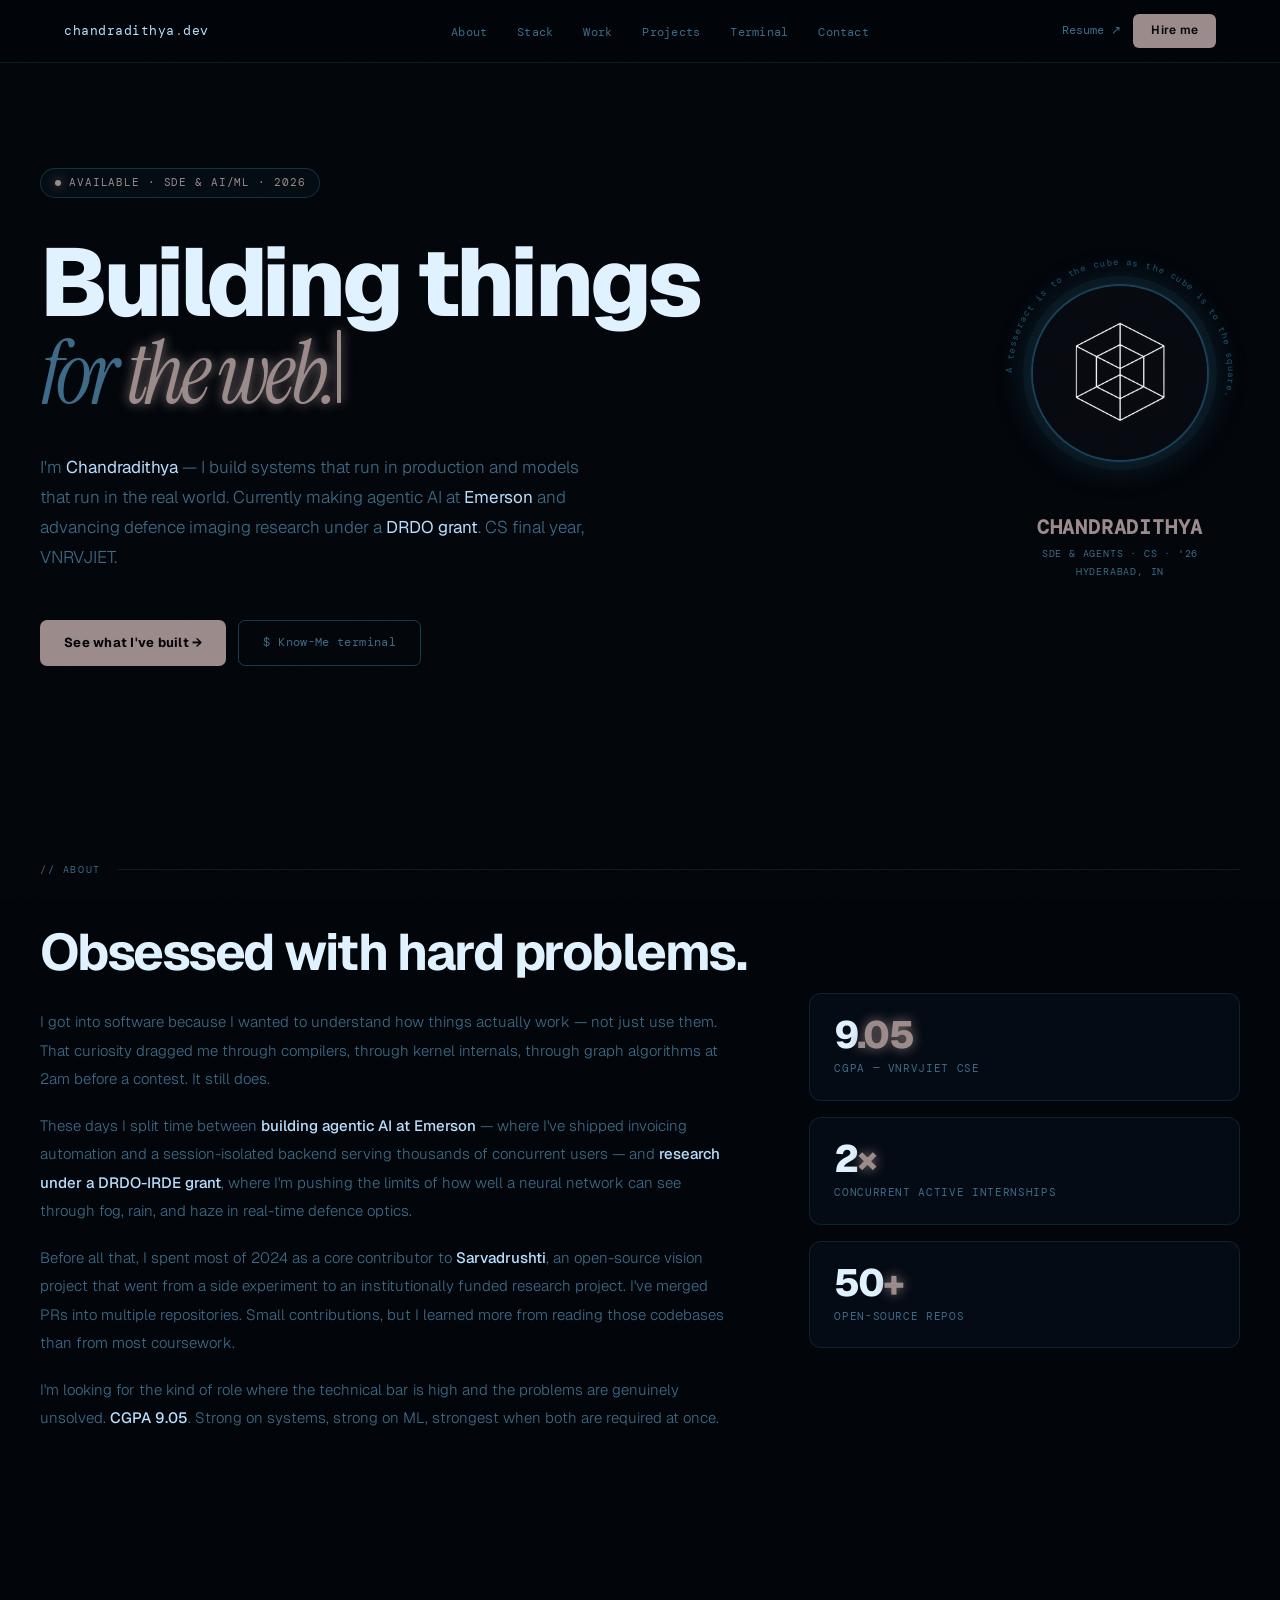
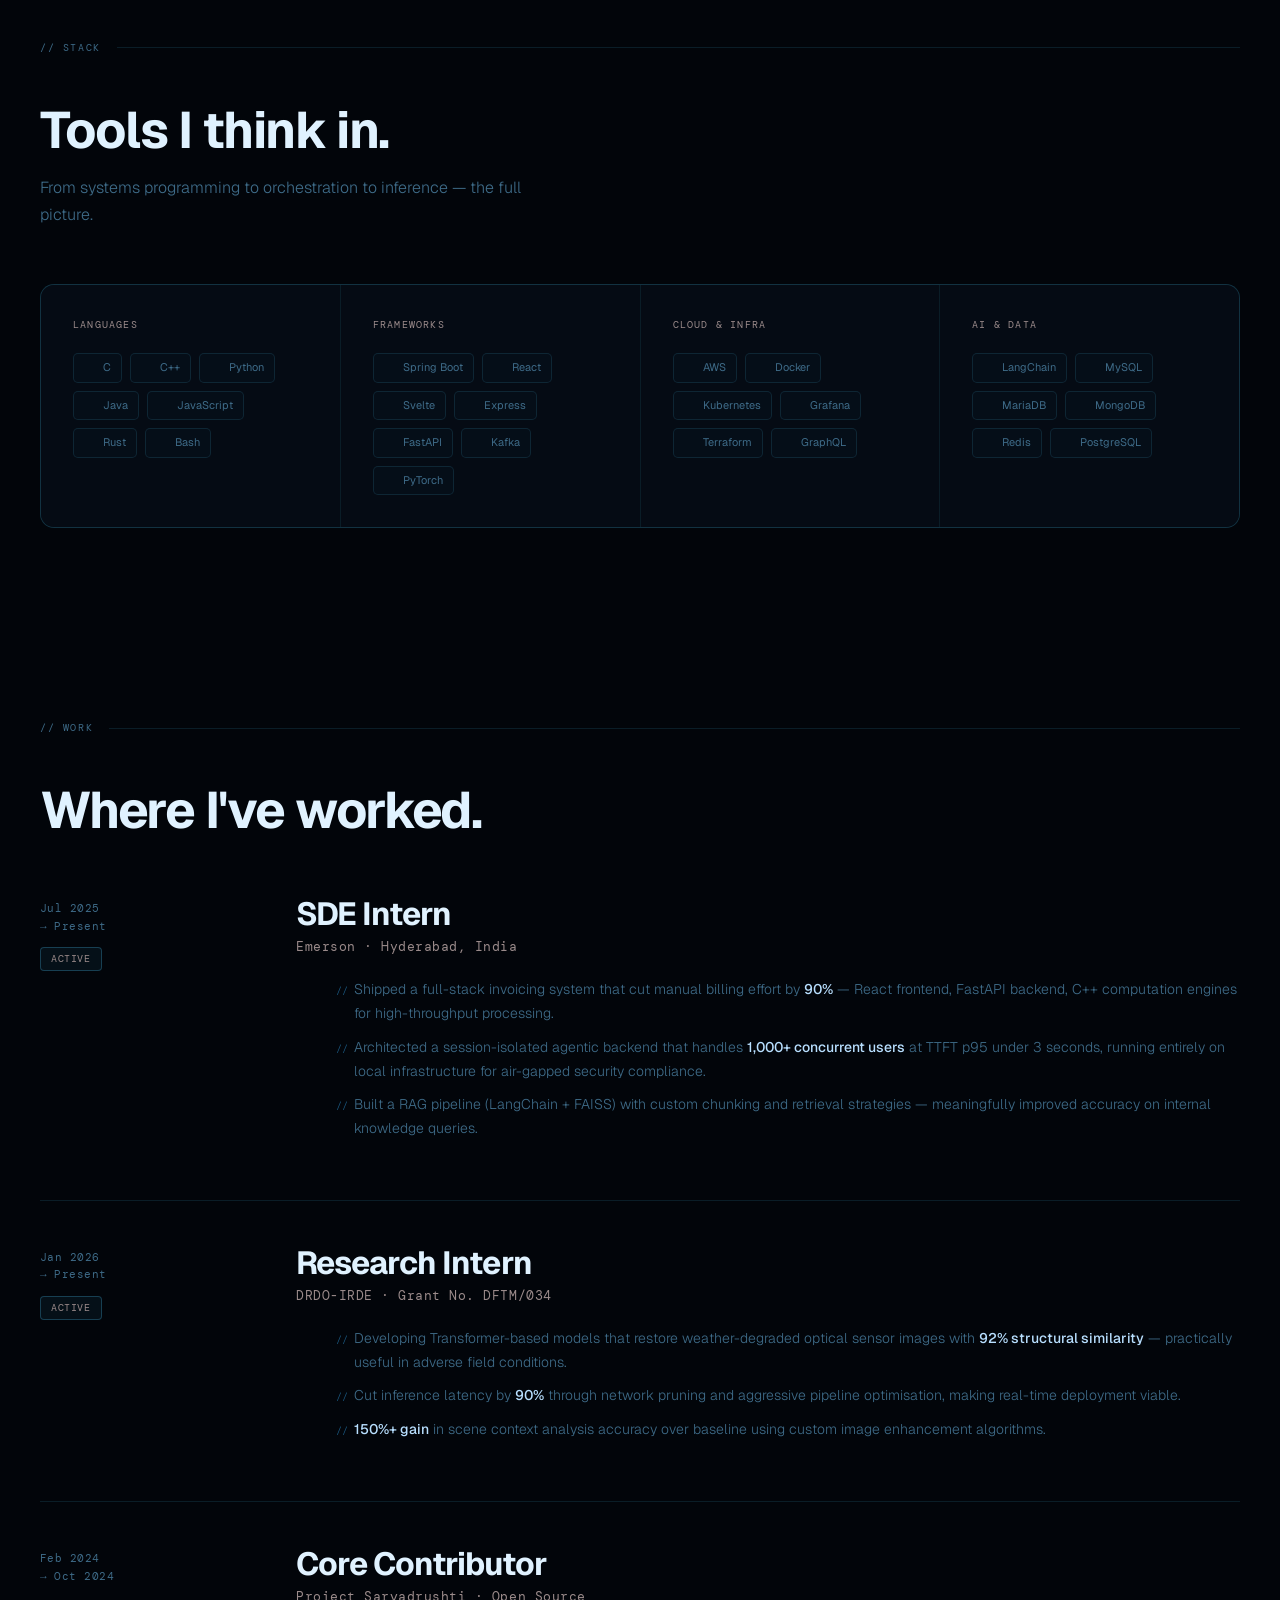
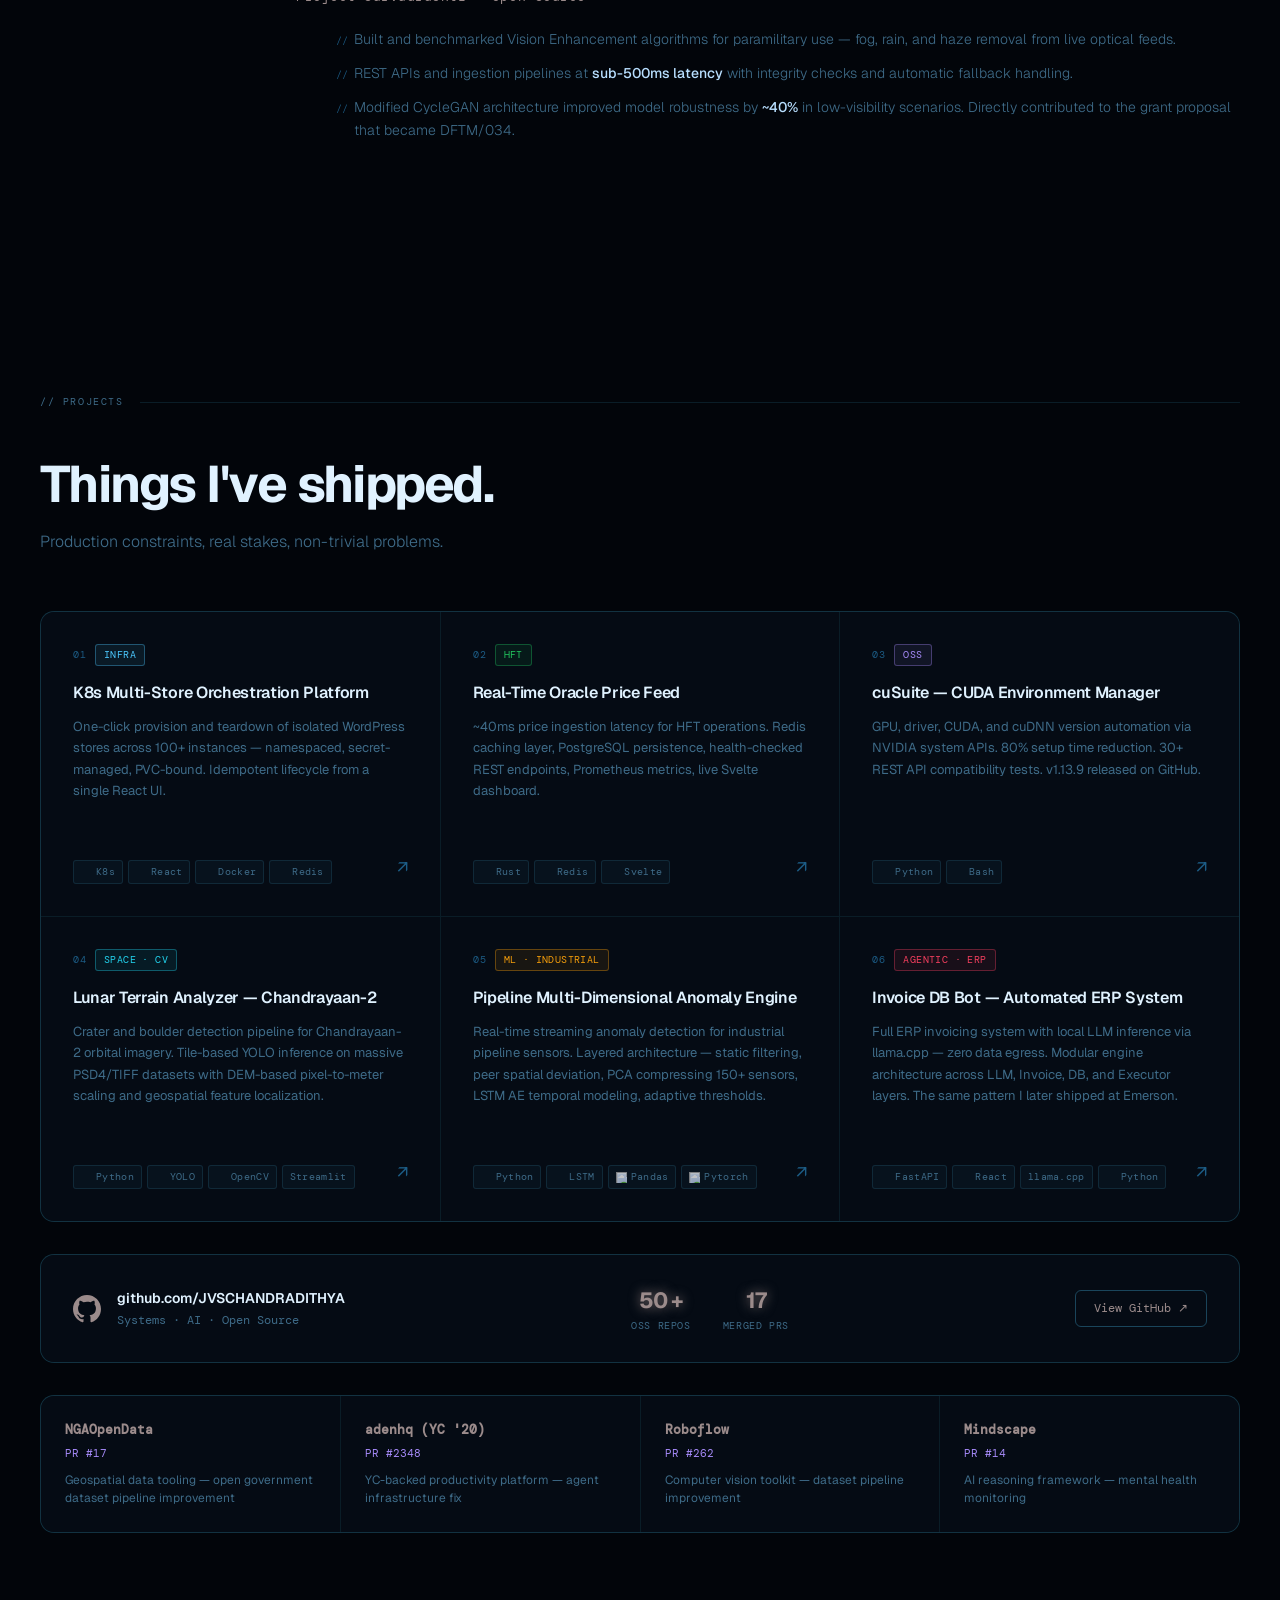
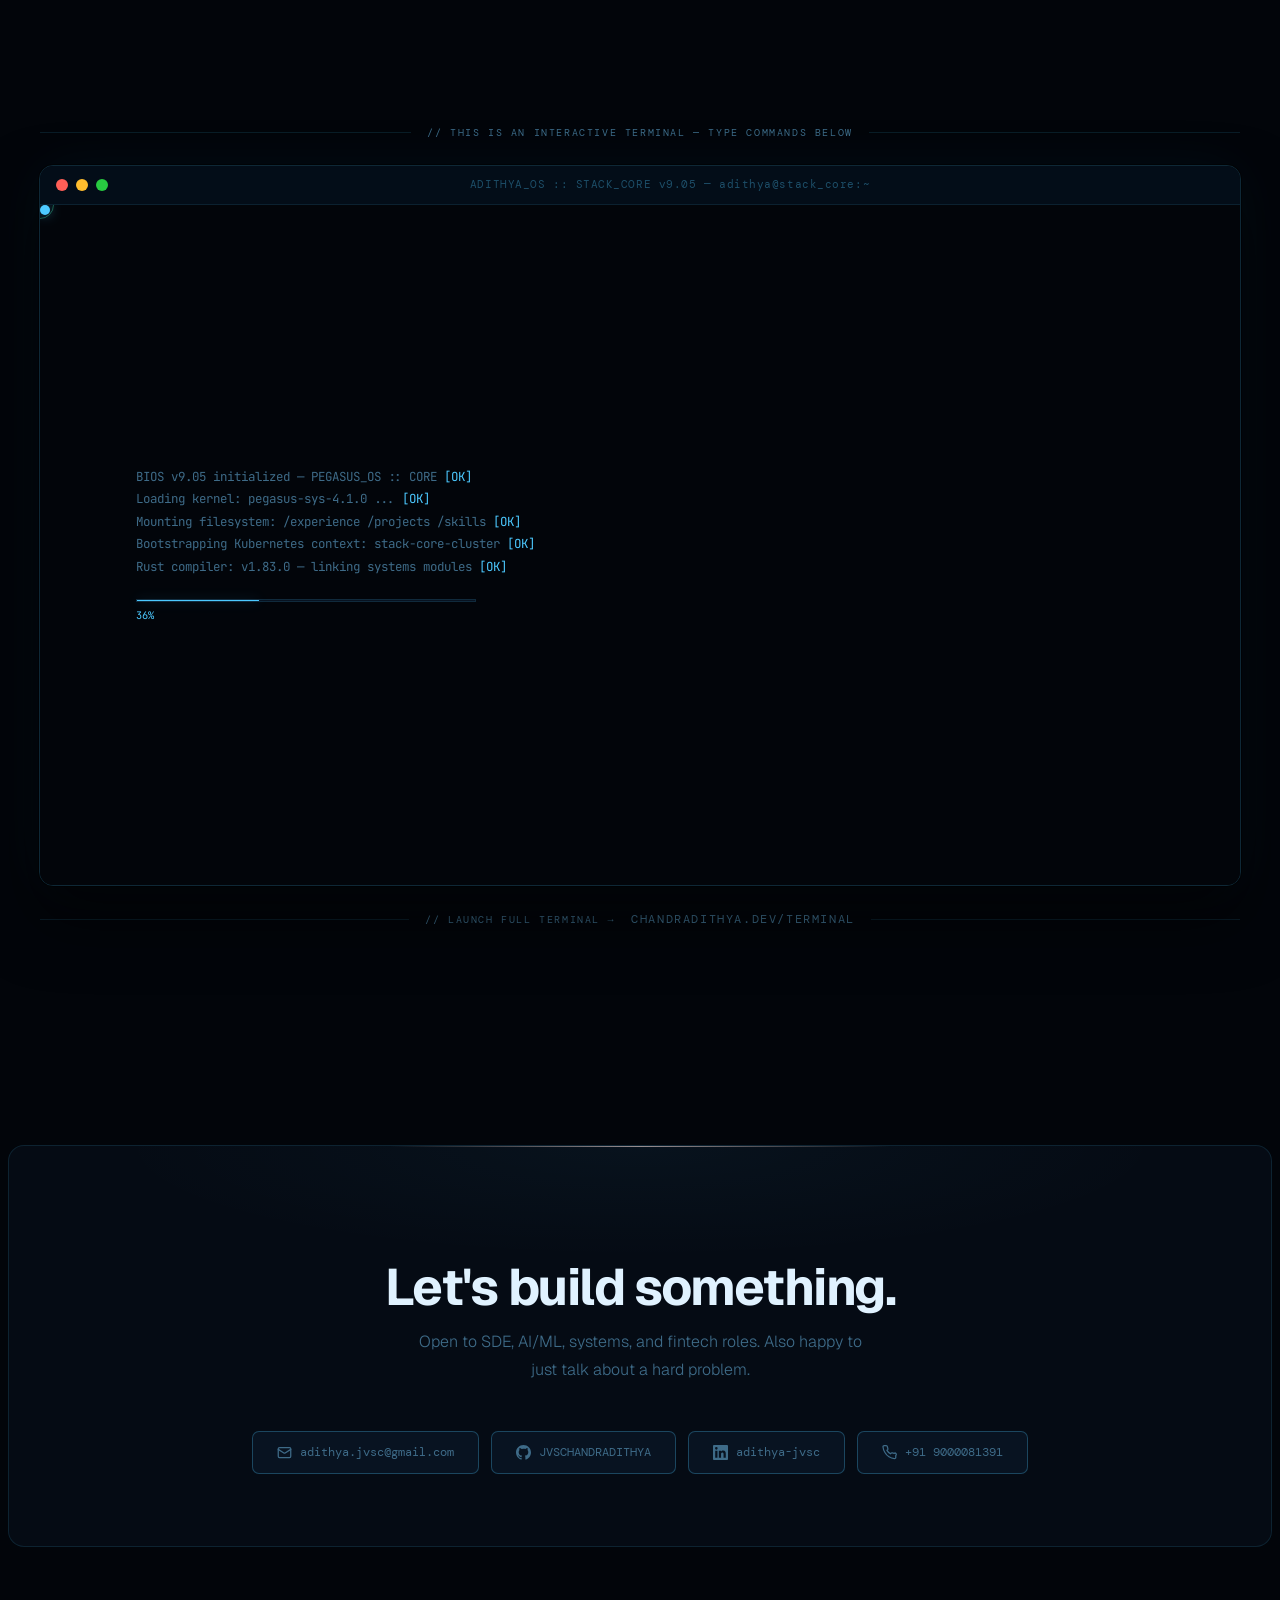
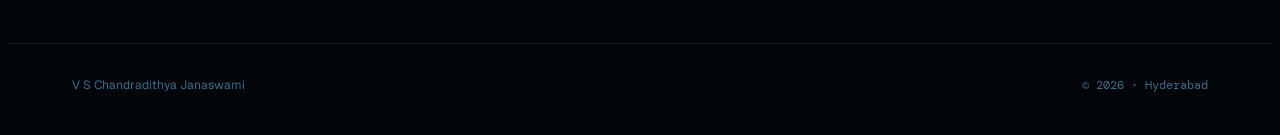
==== index.html @ ea2062be "Profile and desc commit" ====
<!DOCTYPE html>
<html lang="en">
<head>
  <meta charset="UTF-8"/>
  <meta name="viewport" content="width=device-width, initial-scale=1.0"/>
  <title>Chandradithya — Portfolio</title>
  <meta name="description" content="Chandradithya's personal portfolio. SDE & AI Engineer"/>
  <link rel="icon" href="tess.png"/>
  <link rel="preconnect" href="https://fonts.googleapis.com">
  <link rel="preconnect" href="https://fonts.gstatic.com" crossorigin>
  <link href="https://fonts.googleapis.com/css2?family=DM+Mono:ital,wght@0,300;0,400;0,500;1,300&family=Geist:wght@100;200;300;400;500;600;700;800;900&family=Instrument+Serif:ital@0;1&display=swap" rel="stylesheet">
  <style>
    :root {
      /* ── Blue palette (matches terminal) ── */
      --bg:     #02050a;
      --bg1:    #050b14;
      --bg2:    #081321;
      --bg3:    #0c1e32;

      --accent:  #9b8b8b;
      --accent2: #2aa8e8;
      --dim:     #1c5c85;
      --amber:   #7dd3fc;
      --red:     #ff5c7c;
      --blue:    #60a5fa;
      --violet:  #a78bfa;

      --text:   #b8dfff;
      --muted:  #3e6b88;
      --faint:  #1e3a52;

      --border:       rgba(76,201,255,0.12);
      --border-hover: rgba(76,201,255,0.28);
      --glow:    0 0 12px #7e7171;
      --glow-lg: 0 0 40px rgba(76,201,255,0.18);

      --pad: clamp(24px, 5vw, 80px);
    }

    html { scroll-behavior: smooth; }

    body {
      background: var(--bg); color: var(--text);
      font-family: 'Geist', sans-serif; font-size: 15px; line-height: 1.6;
      -webkit-font-smoothing: antialiased; overflow-x: hidden;
    }

    /* Noise grain */
    body::before {
      content: ''; position: fixed; inset: 0;
      background-image: url("data:image/svg+xml,%3Csvg viewBox='0 0 256 256' xmlns='http://www.w3.org/2000/svg'%3E%3Cfilter id='n'%3E%3CfeTurbulence type='fractalNoise' baseFrequency='0.85' numOctaves='4' stitchTiles='stitch'/%3E%3C/filter%3E%3Crect width='100%25' height='100%25' filter='url(%23n)' opacity='0.035'/%3E%3C/svg%3E");
      background-size: 200px; pointer-events: none; z-index: 0; opacity: 0.5;
    }

    /* Ambient glow blobs */
    .blob {
      position: fixed; border-radius: 50%; pointer-events: none; z-index: 0;
      filter: blur(80px);
    }
    .blob-1 {
      width: 600px; height: 600px;
      background: radial-gradient(circle, rgba(76,201,255,0.06) 0%, transparent 70%);
      top: -200px; right: -150px;
    }
    .blob-2 {
      width: 400px; height: 400px;
      background: radial-gradient(circle, rgba(42,168,232,0.04) 0%, transparent 70%);
      bottom: 20%; left: -100px;
    }

    /* ══════════════════════════════
       NAVBAR
    ══════════════════════════════ */
    nav {
      position: fixed; top: 0; left: 0; right: 0; z-index: 100;
      height: 62px;
      background: rgba(2,5,10,0.92);
      backdrop-filter: blur(24px); -webkit-backdrop-filter: blur(24px);
      border-bottom: 1px solid var(--border);
    }
    .nav-inner {
      display: flex; align-items: center; justify-content: space-between;
      height: 100%; padding: 0 var(--pad);
    }
    .nav-logo {
      font-family: 'DM Mono', monospace; font-size: 13px; font-weight: 400;
      color: var(--text); text-decoration: none; letter-spacing: 0.04em;
      flex-shrink: 0;
    }
    .nav-logo .dot { color: var(--accent); text-shadow: var(--glow); }

    .nav-center {
      display: flex; align-items: center; gap: 2px; list-style: none;
      position: absolute; left: 50%; transform: translateX(-50%);
    }
    .nav-center a {
      font-size: 12px; color: var(--muted); text-decoration: none;
      padding: 6px 14px; border-radius: 6px; transition: color 0.2s, background 0.2s;
      letter-spacing: 0.02em; font-family: 'DM Mono', monospace;
    }
    .nav-center a:hover { color: var(--text); background: rgba(76,201,255,0.06); }
    .nav-center a.active { color: var(--accent); background: rgba(76,201,255,0.08); }

    .nav-right { display: flex; align-items: center; gap: 12px; flex-shrink: 0; }
    .nav-link-sm {
      font-size: 12px; color: var(--muted); text-decoration: none;
      font-family: 'DM Mono', monospace; transition: color 0.2s;
    }
    .nav-link-sm:hover { color: var(--accent); }
    .nav-cta {
      font-size: 12px; font-weight: 600; padding: 7px 18px;
      background: var(--accent); color: #02050a; border-radius: 6px;
      text-decoration: none; transition: all 0.2s; letter-spacing: 0.02em;
    }
    .nav-cta:hover { background: var(--amber); transform: translateY(-1px); box-shadow: var(--glow); }

    .nav-hamburger {
      display: none; flex-direction: column; gap: 5px;
      cursor: pointer; background: none; border: none; padding: 4px;
    }
    .nav-hamburger span { display: block; width: 22px; height: 1.5px; background: var(--muted); transition: all 0.3s; }

    .nav-drawer {
      display: none; position: fixed; top: 62px; left: 0; right: 0;
      background: rgba(2,5,10,0.98); backdrop-filter: blur(20px);
      border-bottom: 1px solid var(--border);
      flex-direction: column; padding: 16px var(--pad) 24px; gap: 4px; z-index: 99;
    }
    .nav-drawer.open { display: flex; }
    .nav-drawer a { font-size: 14px; color: var(--muted); text-decoration: none; padding: 10px 12px; border-radius: 6px; transition: all 0.2s; font-family: 'DM Mono', monospace; }
    .nav-drawer a:hover { color: var(--accent); background: rgba(76,201,255,0.06); }
    .nav-drawer .drawer-cta { margin-top: 8px; padding: 10px 12px; background: var(--accent); color: #02050a; border-radius: 6px; font-weight: 700; text-align: center; }

    /* ══════════════════════════════
       LAYOUT
    ══════════════════════════════ */
    main { position: relative; z-index: 1; }
    section { padding: 96px 0; width: 100%; }
    .section-inner { max-width: 1200px; margin: 0 auto; }

    .divider { padding: 0 var(--pad); }
    .divider hr { border: none; border-top: 1px solid var(--border); max-width: 1200px; margin: 0 auto; }

    /* ══════════════════════════════
       SECTION LABELS + HEADINGS
    ══════════════════════════════ */
    .section-label {
      font-family: 'DM Mono', monospace; font-size: 10px; text-transform: uppercase;
      letter-spacing: 0.16em; color: var(--muted); margin-bottom: 48px;
      display: flex; align-items: center; gap: 16px;
    }
    .section-label::after { content: ''; flex: 1; height: 1px; background: var(--border); }

    h2 {
      font-size: clamp(32px, 4vw, 54px); font-weight: 700;
      letter-spacing: -0.03em; color: #e0f2ff; line-height: 1.05; margin-bottom: 14px;
    }
    .section-sub {
      color: var(--muted); font-size: 16px; max-width: 520px;
      line-height: 1.7; margin-bottom: 56px; font-weight: 300;
    }

    /* ══════════════════════════════
       HERO — typing + profile image
    ══════════════════════════════ */
    #hero { padding-top: 160px; padding-bottom: 100px; }

    .hero-grid {
      display: grid;
      grid-template-columns: 1fr auto;
      gap: 64px; align-items: center;
    }

    .hero-tag {
      display: inline-flex; align-items: center; gap: 8px;
      font-size: 11px; font-family: 'DM Mono', monospace; letter-spacing: 0.08em;
      color: var(--accent); text-transform: uppercase; margin-bottom: 36px;
      padding: 5px 14px; border: 1px solid rgba(76,201,255,0.2); border-radius: 100px;
      background: rgba(76,201,255,0.04);
    }
    .hero-tag::before {
      content: ''; width: 6px; height: 6px; border-radius: 50%;
      background: var(--accent); box-shadow: var(--glow);
      animation: pulse 2s ease infinite;
    }
    @keyframes pulse { 0%,100%{opacity:1} 50%{opacity:0.3} }

    .hero-heading {
      font-size: clamp(52px, 7.5vw, 108px);
      font-weight: 800; line-height: 1.0;
      letter-spacing: -0.045em;
      color: #e0f2ff;
      margin-bottom: 0;
    }
    .hero-heading .line2 {
      display: block; color: var(--muted); font-weight: 300;
      font-family: 'Instrument Serif', serif; font-style: italic;
      font-size: 0.9em;
    }

    /* typing word */
    .typing-word {
      color: var(--accent);
      text-shadow: var(--glow);
      position: relative;
      white-space: nowrap;
    }
    .typing-cursor {
      display: inline-block; width: 4px;
      background: var(--accent);
      animation: blink 0.9s step-end infinite;
      vertical-align: baseline;
      margin-left: 2px;
      height: 0.85em;
      border-radius: 1px;
      box-shadow: var(--glow);
    }
    @keyframes blink { 50% { opacity: 0; } }

    .hero-desc {
      font-size: 17px; color: var(--muted);
      max-width: 560px; line-height: 1.75; margin: 36px 0 48px; font-weight: 300;
    }
    .hero-desc strong { color: var(--text); font-weight: 400; }
    .hero-desc a { color: var(--accent); text-decoration: none; border-bottom: 1px solid rgba(76,201,255,0.3); transition: border-color 0.2s; }
    .hero-desc a:hover { border-color: var(--accent); }

    .hero-actions { display: flex; gap: 12px; flex-wrap: wrap; }

    .btn-primary {
      display: inline-flex; align-items: center; gap: 8px; padding: 12px 24px;
      background: var(--accent); color: #02050a; font-size: 13px; font-weight: 700;
      border-radius: 7px; text-decoration: none; transition: all 0.2s; letter-spacing: 0.02em;
    }
    .btn-primary:hover { background: var(--amber); transform: translateY(-1px); box-shadow: var(--glow); }

    .btn-ghost {
      display: inline-flex; align-items: center; gap: 8px; padding: 12px 24px;
      border: 1px solid var(--border-hover); color: var(--muted); font-size: 12px;
      border-radius: 7px; text-decoration: none; cursor: pointer; background: transparent;
      transition: all 0.2s; font-family: 'DM Mono', monospace; letter-spacing: 0.03em;
    }
    .btn-ghost:hover { color: var(--accent); border-color: var(--accent); background: rgba(76,201,255,0.04); }

    /* Profile image */
    .hero-image-wrap {
      display: flex; flex-direction: column; align-items: center; gap: 16px;
      flex-shrink: 0;
    }
    .hero-avatar {
      width: 220px; height: 220px; border-radius: 50%;
      border: 2px solid rgba(76,201,255,0.25);
      box-shadow: 0 0 0 8px rgba(76,201,255,0.04), var(--glow-lg);
      object-fit: cover; display: block;
      background: var(--bg2);
      /* If no image — shows initials */
      position: relative; overflow: hidden;
    }
    .avatar-placeholder {
      width: 220px; height: 220px; border-radius: 50%;
      border: 2px solid rgba(76,201,255,0.25);
      box-shadow: 0 0 0 8px rgba(76,201,255,0.04), var(--glow-lg);
      background: var(--bg2);
      display: flex; align-items: center; justify-content: center;
      font-family: 'Instrument Serif', serif; font-size: 52px; font-style: italic;
      color: var(--accent); opacity: 0.8;
    }
    .hero-image-meta {
      text-align: center;
      font-family: 'DM Mono', monospace; font-size: 10px;
      color: var(--muted); letter-spacing: 0.08em; text-transform: uppercase;
      line-height: 1.8;
    }
    .hero-image-meta b { color: var(--accent); display: block; font-size: 20px; }

    /* ══════════════════════════════
       ABOUT
    ══════════════════════════════ */
    .about-grid {
      display: grid; grid-template-columns: 1.6fr 1fr; gap: 80px; align-items: start;
    }
    .about-text { color: var(--muted); font-size: 15px; line-height: 1.9; font-weight: 300; }
    .about-text p+p { margin-top: 18px; }
    .about-text strong { color: var(--text); font-weight: 500; }

    .about-sidebar { display: flex; flex-direction: column; gap: 16px; }
    .stat {
      padding: 22px 24px; border: 1px solid var(--border); border-radius: 12px;
      background: var(--bg1); transition: border-color 0.2s, background 0.2s;
    }
    .stat:hover { border-color: var(--border-hover); background: var(--bg2); box-shadow: var(--glow-lg); }
    .stat-num { font-size: 38px; font-weight: 800; color: #e0f2ff; letter-spacing: -0.05em; line-height: 1; margin-bottom: 6px; }
    .stat-num span { color: var(--accent); text-shadow: var(--glow); }
    .stat-label { font-size: 11px; color: var(--muted); font-family: 'DM Mono', monospace; letter-spacing: 0.06em; text-transform: uppercase; }

    /* ══════════════════════════════
       SKILLS
    ══════════════════════════════ */
    .skills-grid {
      display: grid; grid-template-columns: repeat(4,1fr);
      gap: 1px; border: 1px solid var(--border); border-radius: 14px;
      overflow: hidden; background: var(--border);
    }
    .skill-group { background: var(--bg1); padding: 32px; transition: background 0.2s; }
    .skill-group:hover { background: var(--bg2); }
    .skill-group-name {
      font-family: 'DM Mono', monospace; font-size: 10px; text-transform: uppercase;
      letter-spacing: 0.12em; color: var(--accent); margin-bottom: 20px;
    }
    .skill-pills { display: flex; flex-wrap: wrap; gap: 8px; }
    .skill-pill {
      display: inline-flex; align-items: center; gap: 6px; padding: 5px 10px;
      border: 1px solid var(--border); border-radius: 5px; font-size: 11px;
      color: var(--muted); background: rgba(76,201,255,0.02); transition: all 0.2s;
    }
    .skill-pill:hover { border-color: var(--border-hover); color: var(--text); background: rgba(76,201,255,0.06); }
    .skill-pill img { width: 13px; height: 13px; object-fit: contain; opacity: 0.8; }

    /* ══════════════════════════════
       EXPERIENCE — bigger role headings
    ══════════════════════════════ */
    .exp-item {
      display: grid; grid-template-columns: 200px 1fr; gap: 56px;
      padding: 44px 0; border-bottom: 1px solid var(--border);
    }
    .exp-item:last-child { border-bottom: none; }
    .exp-meta { padding-top: 4px; }
    .exp-date { font-family: 'DM Mono', monospace; font-size: 11px; color: var(--muted); letter-spacing: 0.04em; margin-bottom: 10px; line-height: 1.6; }
    .exp-badge {
      display: inline-block; font-size: 10px; padding: 3px 10px;
      border: 1px solid rgba(76,201,255,0.25); border-radius: 4px;
      color: var(--accent); background: rgba(76,201,255,0.06);
      font-family: 'DM Mono', monospace; letter-spacing: 0.06em; text-transform: uppercase;
    }
    .exp-role {
      font-size: clamp(22px, 3vw, 32px);
      font-weight: 700; color: #e0f2ff;
      letter-spacing: -0.03em; margin-bottom: 6px; line-height: 1.1;
    }
    .exp-company {
      font-size: 13px; color: var(--accent); margin-bottom: 20px;
      font-family: 'DM Mono', monospace; letter-spacing: 0.04em;
    }
    .exp-bullets { list-style: none; display: flex; flex-direction: column; gap: 10px; }
    .exp-bullets li {
      font-size: 14px; color: var(--muted); line-height: 1.7; font-weight: 300;
      padding-left: 18px; position: relative;
    }
    .exp-bullets li::before { content: '//'; position: absolute; left: 0; color: var(--dim); font-family: 'DM Mono', monospace; font-size: 10px; top: 4px; }
    .exp-bullets strong { color: var(--text); font-weight: 500; }

    /* ══════════════════════════════
       PROJECTS — card grid with GitHub
    ══════════════════════════════ */
    .projects-grid {
      display: grid; grid-template-columns: repeat(3, 1fr);
      gap: 1px; border: 1px solid var(--border); border-radius: 14px;
      overflow: hidden; background: var(--border);
    }
    .project-card {
      background: var(--bg1); padding: 32px;
      display: flex; flex-direction: column; justify-content: space-between;
      text-decoration: none; transition: background 0.2s; min-height: 240px;
      position: relative;
    }
    .project-card:hover { background: var(--bg2); }
    .project-card:hover .project-arrow { transform: translate(3px,-3px); color: var(--accent); }
    .project-card:hover .project-title { color: var(--accent); }

    .project-top {}
    .project-meta { display: flex; align-items: center; gap: 8px; margin-bottom: 14px; }
    .project-num { font-family: 'DM Mono', monospace; font-size: 10px; color: var(--dim); letter-spacing: 0.1em; }
    .project-tag {
      font-size: 10px; padding: 2px 8px; border-radius: 3px;
      border: 1px solid var(--border); color: var(--muted);
      font-family: 'DM Mono', monospace; letter-spacing: 0.04em;
      text-transform: uppercase;
    }
    .project-tag.live { border-color: rgba(76,201,255,0.3); color: var(--accent); background: rgba(76,201,255,0.06); }
    .project-tag.oss  { border-color: rgba(167,139,250,0.3); color: var(--violet); background: rgba(167,139,250,0.06); }

    /* LIVE */
    .project-tag.live {
      border-color: rgba(76,201,255,0.35);
      color: #4cc9ff;
      background: rgba(76,201,255,0.08);
    }

    /* OPEN SOURCE */
    .project-tag.oss {
      border-color: rgba(167,139,250,0.35);
      color: #a78bfa;
      background: rgba(167,139,250,0.08);
    }

    /* INFRASTRUCTURE */
    .project-tag.infra {
      border-color: rgba(120,144,156,0.35);
      color: #90a4ae;
      background: rgba(120,144,156,0.08);
    }

    /* HIGH FREQUENCY TRADING */
    .project-tag.hft {
      border-color: rgba(34,197,94,0.35);
      color: #22c55e;
      background: rgba(34,197,94,0.08);
    }

    /* SPACE */
    .project-tag.space {
      border-color: rgba(34,211,238,0.35);
      color: #22d3ee;
      background: rgba(34,211,238,0.08);
    }

    /* ML INDUSTRIAL */
    .project-tag.ml-industrial {
      border-color: rgba(245,158,11,0.35);
      color: #f59e0b;
      background: rgba(245,158,11,0.08);
    }

    /* AGENTIC ERP */
    .project-tag.agentic-erp {
      border-color: rgba(244,63,94,0.35);
      color: #f43f5e;
      background: rgba(244,63,94,0.08);
    }

    .project-title { font-size: 16px; font-weight: 600; color: #e0f2ff; letter-spacing: -0.02em; margin-bottom: 10px; transition: color 0.2s; }
    .project-desc { font-size: 13px; color: var(--muted); line-height: 1.65; }

    .project-bottom { margin-top: 20px; display: flex; align-items: flex-end; justify-content: space-between; }
    .project-tech { display: flex; flex-wrap: wrap; gap: 5px; }
    .tech-pill {
      display: inline-flex; align-items: center; gap: 4px;
      font-size: 10px; font-family: 'DM Mono', monospace; padding: 3px 7px;
      border-radius: 3px; background: rgba(76,201,255,0.04);
      color: var(--muted); border: 1px solid var(--border); letter-spacing: 0.03em;
    }
    .tech-pill img { width: 11px; height: 11px; object-fit: contain; opacity: 0.75; }
    .project-arrow { font-size: 18px; color: var(--dim); transition: transform 0.2s, color 0.2s; flex-shrink: 0; margin-left: 8px; }

    /* GitHub stats card */
    .github-strip {
      margin-top: 1px;
      background: var(--border);
    }
    .github-card {
      background: var(--bg1); padding: 28px 32px;
      display: flex; align-items: center; justify-content: space-between; flex-wrap: wrap; gap: 24px;
      text-decoration: none; transition: background 0.2s;
    }
    .github-card:hover { background: var(--bg2); }
    .github-info { display: flex; align-items: center; gap: 16px; }
    .github-icon { font-size: 24px; }
    .github-label { font-size: 14px; font-weight: 600; color: #e0f2ff; margin-bottom: 2px; }
    .github-sub { font-size: 12px; color: var(--muted); font-family: 'DM Mono', monospace; }
    .github-stats { display: flex; gap: 32px; }
    .gh-stat { text-align: center; }
    .gh-stat-num { font-size: 22px; font-weight: 700; color: var(--accent); letter-spacing: -0.04em; text-shadow: var(--glow); }
    .gh-stat-label { font-size: 10px; color: var(--muted); font-family: 'DM Mono', monospace; text-transform: uppercase; letter-spacing: 0.06em; }
    .github-cta {
      font-size: 12px; color: var(--accent); border: 1px solid rgba(76,201,255,0.3);
      padding: 8px 18px; border-radius: 6px; font-family: 'DM Mono', monospace;
      transition: all 0.2s;
    }
    .github-card:hover .github-cta { background: rgba(76,201,255,0.08); }

    /* Open source contributions row */
    .oss-grid {
      display: grid; grid-template-columns: repeat(4, 1fr);
      gap: 1px; border: 1px solid var(--border); border-radius: 14px;
      overflow: hidden; background: var(--border);
      margin-top: 32px;
    }
    .oss-card {
      background: var(--bg1); padding: 24px;
      text-decoration: none; transition: background 0.2s;
    }
    .oss-card:hover { background: var(--bg2); }
    .oss-repo { font-size: 13px; font-weight: 600; color: var(--accent); margin-bottom: 4px; font-family: 'DM Mono', monospace; }
    .oss-pr { font-size: 11px; color: var(--violet); margin-bottom: 8px; font-family: 'DM Mono', monospace; }
    .oss-desc { font-size: 12px; color: var(--muted); line-height: 1.55; }

    /* ══════════════════════════════
       TERMINAL
    ══════════════════════════════ */
    #terminal-section { padding: 96px 0; width: 100%; }
    .terminal-label {
      font-family: 'DM Mono', monospace; font-size: 10px; text-transform: uppercase;
      letter-spacing: 0.16em; color: var(--muted); margin-bottom: 24px;
      display: flex; align-items: center; gap: 16px;
      max-width: 1200px; margin-left: auto; margin-right: auto;
    }
    .terminal-label::before, .terminal-label::after { content: ''; flex: 1; height: 1px; background: var(--border); }

    .terminal-wrapper {
      max-width: 1200px; margin: 0 auto;
      border: 1px solid rgba(76,201,255,0.18); border-radius: 14px; overflow: hidden;
      box-shadow: 0 0 0 1px rgba(0,0,0,0.5), 0 32px 64px rgba(0,0,0,0.6), 0 0 60px rgba(76,201,255,0.05);
    }
    .terminal-chrome {
      height: 38px; background: #030d18;
      border-bottom: 1px solid rgba(76,201,255,0.1);
      display: flex; align-items: center; padding: 0 16px; gap: 8px;
    }
    .chrome-dot { width: 12px; height: 12px; border-radius: 50%; }
    .chrome-dot.r { background: #ff5f57; } .chrome-dot.y { background: #ffbd2e; } .chrome-dot.g { background: #28ca41; }
    .chrome-title {
      font-family: 'DM Mono', monospace; font-size: 11px;
      color: rgba(76,201,255,0.35); margin: 0 auto; letter-spacing: 0.05em;
    }
    .terminal-wrapper iframe { width: 100%; height: 680px; border: none; display: block; }

    /* ══════════════════════════════
       CONTACT
    ══════════════════════════════ */
    .contact-inner {
      border: 1px solid var(--border); border-radius: 16px; padding: 72px 80px;
      background: var(--bg1); text-align: center; position: relative; overflow: hidden;
      max-width: 1200px; margin: 0 auto;
    }
    .contact-inner::before {
      content: ''; position: absolute; top: 0; left: 50%; transform: translateX(-50%);
      width: 500px; height: 1px;
      background: linear-gradient(90deg, transparent, var(--accent), transparent);
    }
    .contact-inner::after {
      content: ''; position: absolute; inset: 0;
      background: radial-gradient(ellipse 60% 40% at 50% 0%, rgba(76,201,255,0.04) 0%, transparent 70%);
      pointer-events: none;
    }
    .contact-inner h2 { margin-bottom: 14px; }
    .contact-inner .section-sub { margin: 0 auto 48px; text-align: center; max-width: 460px; }
    .contact-links { display: flex; justify-content: center; gap: 12px; flex-wrap: wrap; position: relative; z-index: 1; }
    .contact-link {
      display: inline-flex; align-items: center; gap: 8px; padding: 11px 24px;
      border: 1px solid var(--border-hover); border-radius: 7px;
      color: var(--muted); font-size: 12px; text-decoration: none; transition: all 0.2s;
      font-family: 'DM Mono', monospace; background: var(--bg2);
    }
    .contact-link:hover { color: var(--accent); border-color: var(--accent); background: rgba(76,201,255,0.06); box-shadow: var(--glow-lg); }

    /* ══════════════════════════════
       FOOTER
    ══════════════════════════════ */
    footer {
      padding: 32px var(--pad);
      display: flex; justify-content: space-between; align-items: center;
      border-top: 1px solid var(--border);
    }
    .footer-name { font-size: 12px; color: var(--muted); }
    .footer-copy { font-size: 12px; color: var(--muted); font-family: 'DM Mono', monospace; }

    /* ══════════════════════════════
       FADE-IN
    ══════════════════════════════ */
    .fade-in { opacity: 0; transform: translateY(24px); transition: opacity 0.7s ease, transform 0.7s ease; }
    .fade-in.visible { opacity: 1; transform: translateY(0); }

    /* ══════════════════════════════
       RESPONSIVE
    ══════════════════════════════ */
    @media (max-width: 1100px) {
      .skills-grid { grid-template-columns: repeat(2,1fr); }
      .projects-grid { grid-template-columns: repeat(2,1fr); }
      .oss-grid { grid-template-columns: repeat(2,1fr); }
    }
    @media (max-width: 900px) {
      .hero-grid { grid-template-columns: 1fr; }
      .hero-image-wrap { display: none; }
      .about-grid { grid-template-columns: 1fr; gap: 48px; }
      .exp-item { grid-template-columns: 1fr; gap: 12px; }
    }
    @media (max-width: 768px) {
      .nav-center, .nav-link-sm { display: none; }
      .nav-hamburger { display: flex; }
      .skills-grid, .projects-grid, .oss-grid { grid-template-columns: 1fr; }
      .contact-inner { padding: 48px 28px; }
      .github-stats { gap: 20px; }
    }
    .avatar-ring-wrap {
      position: relative;
      width: 240px; height: 240px;
      display: flex; align-items: center; justify-content: center;
    }
    .ring-text {
      position: absolute; inset: 0;
      width: 240px; height: 240px;
      z-index: 2; pointer-events: none;
      /* no animation */
    }
    .avatar-ring-wrap .hero-avatar {
      position: absolute;
      top: 50%; left: 50%;
      transform: translate(-50%, -50%);
      width: 174px; height: 174px;
    }
  </style>
</head>
<body>
    <div id="cur"></div>
    <div id="cur-r"></div>

  <!-- <div class="blob blob-1" id="blob"></div>
  <div class="blob blob-2"></div> -->

  <!-- ══════════════════════════════ NAVBAR ══════════════════════════════ -->
  <nav>
    <div class="nav-inner">
      <a href="#" class="nav-logo">chandradithya<span class="dot">.</span>dev</a>
      <ul class="nav-center">
        <li><a href="#about" class="nav-link">About</a></li>
        <li><a href="#skills" class="nav-link">Stack</a></li>
        <li><a href="#experience" class="nav-link">Work</a></li>
        <li><a href="#projects" class="nav-link">Projects</a></li>
        <li><a href="#terminal-section" class="nav-link">Terminal</a></li>
        <li><a href="#contact" class="nav-link">Contact</a></li>
      </ul>
      <div class="nav-right">
        <a href="https://drive.google.com/file/d/1uH277WI9PF0sNGXVWy8vhqk7__umhGF_/view?usp=drive_link" target="_blank" class="nav-link-sm">Resume ↗</a>
        <a href="mailto:adithya.jvsc@gmail.com" class="nav-cta">Hire me</a>
        <button class="nav-hamburger" id="hamburger"><span></span><span></span><span></span></button>
      </div>
    </div>
  </nav>
  <div class="nav-drawer" id="drawer">
    <a href="#about">About</a><a href="#skills">Stack</a><a href="#experience">Work</a>
    <a href="#projects">Projects</a><a href="#terminal-section">Terminal</a><a href="#contact">Contact</a>
    <a href="mailto:adithya.jvsc@gmail.com" class="drawer-cta">Hire me</a>
  </div>

  <main>

    <!-- ══════════════════════════════ HERO ══════════════════════════════ -->
    <section id="hero">
      <div class="section-inner">
        <div class="hero-grid">
          <div>
            <div class="hero-tag fade-in">Available · SDE &amp; AI/ML · 2026</div>

            <div class="hero-heading fade-in" style="transition-delay:0.1s">
              Building things
              <span class="line2">for <span class="typing-word" id="typing-target"></span><span class="typing-cursor"></span></span>
            </div>

            <p class="hero-desc fade-in" style="transition-delay:0.2s">
              I'm <strong>Chandradithya</strong> — I build systems that run in production and models that run in the real world. Currently making agentic AI at <strong>Emerson</strong> and advancing defence imaging research under a <strong>DRDO grant</strong>. CS final year, VNRVJIET.
            </p>

            <div class="hero-actions fade-in" style="transition-delay:0.3s">
              <a href="#projects" class="btn-primary">See what I've built →</a>
              <a href="#terminal-section" class="btn-ghost">$ Know-Me terminal</a>
            </div>
          </div>

          <!-- Profile image -->
          <div class="hero-image-wrap fade-in" style="transition-delay:0.4s">
            <div class="avatar-ring-wrap">
              <svg class="ring-text" viewBox="0 0 240 240" xmlns="http://www.w3.org/2000/svg">
                  <defs>
                    <path id="circle"
                      d="M 120,120 m -108,0 a 108,108 0 1,1 216,0 a 108,108 0 1,1 -216,0"/>
                  </defs>
                  <text font-family="'DM Mono', monospace" font-size="9"
                        fill="rgba(76,201,255,0.4)" letter-spacing="1.5">
                    <textPath href="#circle">
                      A tesseract is to the cube as the cube is to the square.
                    </textPath>
                  </text>
                </svg>
              <img src="tesseract.png" alt="Chandradithya" class="hero-avatar">
            </div>
            <div class="hero-image-meta">
              <b>Chandradithya</b>
              SDE & Agents · CS · '26<br>
              Hyderabad, IN
            </div>
          </div>
        </div>
      </div>
    </section>

    

    <!-- ══════════════════════════════ ABOUT ══════════════════════════════ -->
    <section id="about">
      <div class="section-inner">
        <div class="section-label fade-in">// about</div>
        <h2 class="fade-in">Obsessed with hard problems.</h2>
        <div class="about-grid fade-in" style="transition-delay:0.1s">
          <div class="about-text">
            <p>I got into software because I wanted to understand how things actually work — not just use them. That curiosity dragged me through compilers, through kernel internals, through graph algorithms at 2am before a contest. It still does.</p>
            <p>These days I split time between <strong>building agentic AI at Emerson</strong> — where I've shipped invoicing automation and a session-isolated backend serving thousands of concurrent users — and <strong>research under a DRDO-IRDE grant</strong>, where I'm pushing the limits of how well a neural network can see through fog, rain, and haze in real-time defence optics.</p>
            <p>Before all that, I spent most of 2024 as a core contributor to <strong>Sarvadrushti</strong>, an open-source vision project that went from a side experiment to an institutionally funded research project. I've merged PRs into multiple repositories. Small contributions, but I learned more from reading those codebases than from most coursework.</p>
            <p>I'm looking for the kind of role where the technical bar is high and the problems are genuinely unsolved. <strong>CGPA 9.05</strong>. Strong on systems, strong on ML, strongest when both are required at once.</p>
          </div>
          <div class="about-sidebar">
            <div class="stat">
              <div class="stat-num">9<span>.05</span></div>
              <div class="stat-label">CGPA — VNRVJIET CSE</div>
            </div>
            <div class="stat">
              <div class="stat-num">2<span>×</span></div>
              <div class="stat-label">Concurrent active internships</div>
            </div>
            <div class="stat">
              <div class="stat-num">50<span>+</span></div>
              <div class="stat-label">Open-source repos</div>
            </div>
          </div>
        </div>
      </div>
    </section>

    

    <!-- ══════════════════════════════ SKILLS ══════════════════════════════ -->
    <section id="skills">
      <div class="section-inner">
        <div class="section-label fade-in">// stack</div>
        <h2 class="fade-in">Tools I think in.</h2>
        <p class="section-sub fade-in" style="transition-delay:0.1s">From systems programming to orchestration to inference — the full picture.</p>

        <div class="skills-grid fade-in" style="transition-delay:0.15s">
          <div class="skill-group">
            <div class="skill-group-name">Languages</div>
            <div class="skill-pills">
              <span class="skill-pill"><img src="https://cdn.jsdelivr.net/gh/devicons/devicon@latest/icons/c/c-original.svg" alt="">C</span>
              <span class="skill-pill"><img src="https://cdn.jsdelivr.net/gh/devicons/devicon@latest/icons/cplusplus/cplusplus-original.svg" alt="">C++</span>
              <span class="skill-pill"><img src="https://cdn.jsdelivr.net/gh/devicons/devicon@latest/icons/python/python-original.svg" alt="">Python</span>
              <span class="skill-pill"><img src="https://cdn.jsdelivr.net/gh/devicons/devicon@latest/icons/java/java-original.svg" alt="">Java</span>
              <span class="skill-pill"><img src="https://cdn.jsdelivr.net/gh/devicons/devicon@latest/icons/javascript/javascript-original.svg" alt="">JavaScript</span>
              <span class="skill-pill"><img src="https://cdn.jsdelivr.net/gh/devicons/devicon@latest/icons/rust/rust-original.svg" alt="">Rust</span>
              <span class="skill-pill"><img src="https://cdn.jsdelivr.net/gh/devicons/devicon@latest/icons/bash/bash-original.svg" alt="">Bash</span>
            </div>
          </div>
          <div class="skill-group">
            <div class="skill-group-name">Frameworks</div>
            <div class="skill-pills">
              <span class="skill-pill"><img src="https://cdn.jsdelivr.net/gh/devicons/devicon@latest/icons/spring/spring-original.svg" alt="">Spring Boot</span>
              <span class="skill-pill"><img src="https://cdn.jsdelivr.net/gh/devicons/devicon@latest/icons/react/react-original.svg" alt="">React</span>
              <span class="skill-pill"><img src="https://cdn.jsdelivr.net/gh/devicons/devicon@latest/icons/svelte/svelte-original.svg" alt="">Svelte</span>
              <span class="skill-pill"><img src="https://cdn.jsdelivr.net/gh/devicons/devicon@latest/icons/express/express-original.svg" alt="">Express</span>
              <span class="skill-pill"><img src="https://cdn.jsdelivr.net/gh/devicons/devicon@latest/icons/fastapi/fastapi-original.svg" alt="">FastAPI</span>
              <span class="skill-pill"><img src="https://cdn.jsdelivr.net/gh/devicons/devicon@latest/icons/apachekafka/apachekafka-original.svg" alt="">Kafka</span>
              <span class="skill-pill"><img src="https://cdn.jsdelivr.net/gh/devicons/devicon@latest/icons/pytorch/pytorch-original.svg" alt="">PyTorch</span>
            </div>
          </div>
          <div class="skill-group">
            <div class="skill-group-name">Cloud &amp; Infra</div>
            <div class="skill-pills">
              <span class="skill-pill"><img src="https://cdn.jsdelivr.net/gh/devicons/devicon@latest/icons/amazonwebservices/amazonwebservices-plain-wordmark.svg" alt="">AWS</span>
              <span class="skill-pill"><img src="https://cdn.jsdelivr.net/gh/devicons/devicon@latest/icons/docker/docker-original.svg" alt="">Docker</span>
              <span class="skill-pill"><img src="https://cdn.jsdelivr.net/gh/devicons/devicon@latest/icons/kubernetes/kubernetes-original.svg" alt="">Kubernetes</span>
              <span class="skill-pill"><img src="https://cdn.jsdelivr.net/gh/devicons/devicon@latest/icons/grafana/grafana-original.svg" alt="">Grafana</span>
              <span class="skill-pill"><img src="https://cdn.jsdelivr.net/gh/devicons/devicon@latest/icons/terraform/terraform-original.svg" alt="">Terraform</span>
              <span class="skill-pill"><img src="https://cdn.jsdelivr.net/gh/devicons/devicon@latest/icons/graphql/graphql-plain.svg" alt="">GraphQL</span>
            </div>
          </div>
          <div class="skill-group">
            <div class="skill-group-name">AI &amp; Data</div>
            <div class="skill-pills">
              <span class="skill-pill"><img src="https://cdn.jsdelivr.net/gh/devicons/devicon@latest/icons/python/python-original.svg" alt="">LangChain</span>
              <span class="skill-pill"><img src="https://cdn.jsdelivr.net/gh/devicons/devicon@latest/icons/mysql/mysql-original.svg" alt="">MySQL</span>
              <span class="skill-pill"><img src="https://cdn.jsdelivr.net/gh/devicons/devicon@latest/icons/mariadb/mariadb-original.svg" alt="">MariaDB</span>
              <span class="skill-pill"><img src="https://cdn.jsdelivr.net/gh/devicons/devicon@latest/icons/mongodb/mongodb-original.svg" alt="">MongoDB</span>
              <span class="skill-pill"><img src="https://cdn.jsdelivr.net/gh/devicons/devicon@latest/icons/redis/redis-original.svg" alt="">Redis</span>
              <span class="skill-pill"><img src="https://cdn.jsdelivr.net/gh/devicons/devicon@latest/icons/postgresql/postgresql-original.svg" alt="">PostgreSQL</span>
            </div>
          </div>
        </div>
      </div>
    </section>

    

    <!-- ══════════════════════════════ EXPERIENCE ══════════════════════════════ -->
    <section id="experience">
      <div class="section-inner">
        <div class="section-label fade-in">// work</div>
        <h2 class="fade-in">Where I've worked.</h2>

        <div class="fade-in" style="transition-delay:0.1s">

          <div class="exp-item">
            <div class="exp-meta">
              <div class="exp-date">Jul 2025<br>→ Present</div>
              <div class="exp-badge">Active</div>
            </div>
            <div>
              <div class="exp-role">SDE Intern</div>
              <div class="exp-company">Emerson · Hyderabad, India</div>
              <ul class="exp-bullets">
                <li>Shipped a full-stack invoicing system that cut manual billing effort by <strong>90%</strong> — React frontend, FastAPI backend, C++ computation engines for high-throughput processing.</li>
                <li>Architected a session-isolated agentic backend that handles <strong>1,000+ concurrent users</strong> at TTFT p95 under 3 seconds, running entirely on local infrastructure for air-gapped security compliance.</li>
                <li>Built a RAG pipeline (LangChain + FAISS) with custom chunking and retrieval strategies — meaningfully improved accuracy on internal knowledge queries.</li>
              </ul>
            </div>
          </div>

          <div class="exp-item">
            <div class="exp-meta">
              <div class="exp-date">Jan 2026<br>→ Present</div>
              <div class="exp-badge">Active</div>
            </div>
            <div>
              <div class="exp-role">Research Intern</div>
              <div class="exp-company">DRDO-IRDE · Grant No. DFTM/034</div>
              <ul class="exp-bullets">
                <li>Developing Transformer-based models that restore weather-degraded optical sensor images with <strong>92% structural similarity</strong> — practically useful in adverse field conditions.</li>
                <li>Cut inference latency by <strong>90%</strong> through network pruning and aggressive pipeline optimisation, making real-time deployment viable.</li>
                <li><strong>150%+ gain</strong> in scene context analysis accuracy over baseline using custom image enhancement algorithms.</li>
              </ul>
            </div>
          </div>

          <div class="exp-item">
            <div class="exp-meta">
              <div class="exp-date">Feb 2024<br>→ Oct 2024</div>
            </div>
            <div>
              <div class="exp-role">Core Contributor</div>
              <div class="exp-company">Project Sarvadrushti · Open Source</div>
              <ul class="exp-bullets">
                <li>Built and benchmarked Vision Enhancement algorithms for paramilitary use — fog, rain, and haze removal from live optical feeds.</li>
                <li>REST APIs and ingestion pipelines at <strong>sub-500ms latency</strong> with integrity checks and automatic fallback handling.</li>
                <li>Modified CycleGAN architecture improved model robustness by <strong>~40%</strong> in low-visibility scenarios. Directly contributed to the grant proposal that became DFTM/034.</li>
              </ul>
            </div>
          </div>

        </div>
      </div>
    </section>

    

    <!-- ══════════════════════════════ PROJECTS ══════════════════════════════ -->
    <section id="projects">
      <div class="section-inner">
        <div class="section-label fade-in">// projects</div>
        <h2 class="fade-in">Things I've shipped.</h2>
        <p class="section-sub fade-in" style="transition-delay:0.1s">Production constraints, real stakes, non-trivial problems.</p>

        <div class="projects-grid fade-in" style="transition-delay:0.15s">

          <a class="project-card" href="https://github.com/JVSCHANDRADITHYA/SendStores" target="_blank">
            <div class="project-top">
              <div class="project-meta"><span class="project-num">01</span><span class="project-tag live">Infra</span></div>
              <div class="project-title">K8s Multi-Store Orchestration Platform</div>
              <div class="project-desc">One-click provision and teardown of isolated WordPress stores across 100+ instances — namespaced, secret-managed, PVC-bound. Idempotent lifecycle from a single React UI.</div>
            </div>
            <div class="project-bottom">
              <div class="project-tech">
                <span class="tech-pill"><img src="https://cdn.jsdelivr.net/gh/devicons/devicon@latest/icons/kubernetes/kubernetes-original.svg" alt="">K8s</span>
                <span class="tech-pill"><img src="https://cdn.jsdelivr.net/gh/devicons/devicon@latest/icons/react/react-original.svg" alt="">React</span>
                <span class="tech-pill"><img src="https://cdn.jsdelivr.net/gh/devicons/devicon@latest/icons/docker/docker-original.svg" alt="">Docker</span>
                <span class="tech-pill"><img src="https://cdn.jsdelivr.net/gh/devicons/devicon@latest/icons/redis/redis-original.svg" alt="">Redis</span>
              </div>
              <div class="project-arrow">↗</div>
            </div>
          </a>

          <a class="project-card" href="https://github.com/JVSCHANDRADITHYA/Low-Latency-HFT-Data-Engine-with-Oracle-Aggregation" target="_blank">
            <div class="project-top">
              <div class="project-meta"><span class="project-num">02</span><span class="project-tag hft">HFT</span></div>
              <div class="project-title">Real-Time Oracle Price Feed</div>
              <div class="project-desc">~40ms price ingestion latency for HFT operations. Redis caching layer, PostgreSQL persistence, health-checked REST endpoints, Prometheus metrics, live Svelte dashboard.</div>
            </div>
            <div class="project-bottom">
              <div class="project-tech">
                <span class="tech-pill"><img src="https://cdn.jsdelivr.net/gh/devicons/devicon@latest/icons/rust/rust-original.svg" alt="">Rust</span>
                <span class="tech-pill"><img src="https://cdn.jsdelivr.net/gh/devicons/devicon@latest/icons/redis/redis-original.svg" alt="">Redis</span>
                <span class="tech-pill"><img src="https://cdn.jsdelivr.net/gh/devicons/devicon@latest/icons/svelte/svelte-original.svg" alt="">Svelte</span>
              </div>
              <div class="project-arrow">↗</div>
            </div>
          </a>

          <a class="project-card" href="https://github.com/JVSCHANDRADITHYA/cuSuite" target="_blank">
            <div class="project-top">
              <div class="project-meta"><span class="project-num">03</span><span class="project-tag oss">OSS</span></div>
              <div class="project-title">cuSuite — CUDA Environment Manager</div>
              <div class="project-desc">GPU, driver, CUDA, and cuDNN version automation via NVIDIA system APIs. 80% setup time reduction. 30+ REST API compatibility tests. v1.13.9 released on GitHub.</div>
            </div>
            <div class="project-bottom">
              <div class="project-tech">
                <span class="tech-pill"><img src="https://cdn.jsdelivr.net/gh/devicons/devicon@latest/icons/python/python-original.svg" alt="">Python</span>
                <span class="tech-pill"><img src="https://cdn.jsdelivr.net/gh/devicons/devicon@latest/icons/bash/bash-original.svg" alt="">Bash</span>
              </div>
              <div class="project-arrow">↗</div>
            </div>
          </a>
          <a class="project-card" href="https://github.com/JVSCHANDRADITHYA/Terrain-Analyzer-PSD4-Chandrayaan" target="_blank">
            <div class="project-top">
                <div class="project-meta"><span class="project-num">04</span><span class="project-tag space">Space · CV</span></div>
                <div class="project-title">Lunar Terrain Analyzer — Chandrayaan-2</div>
                <div class="project-desc">Crater and boulder detection pipeline for Chandrayaan-2 orbital imagery. Tile-based YOLO inference on massive PSD4/TIFF datasets with DEM-based pixel-to-meter scaling and geospatial feature localization.</div>
            </div>
            <div class="project-bottom">
                <div class="project-tech">
                <span class="tech-pill"><img src="https://cdn.jsdelivr.net/gh/devicons/devicon@latest/icons/python/python-original.svg" alt="">Python</span>
                <span class="tech-pill"><img src="https://cdn.jsdelivr.net/gh/devicons/devicon@latest/icons/pytorch/pytorch-original.svg" alt="">YOLO</span>
                <span class="tech-pill"><img src="https://cdn.jsdelivr.net/gh/devicons/devicon@latest/icons/opencv/opencv-original.svg" alt="">OpenCV</span>
                <span class="tech-pill">Streamlit</span>
                </div>
                <div class="project-arrow">↗</div>
            </div>
            </a>

            <a class="project-card" href="https://github.com/JVSCHANDRADITHYA/PIPELINE-MODEL" target="_blank">
            <div class="project-top">
                <div class="project-meta"><span class="project-num">05</span><span class="project-tag ml-industrial">ML · Industrial</span></div>
                <div class="project-title">Pipeline Multi-Dimensional Anomaly Engine</div>
                <div class="project-desc">Real-time streaming anomaly detection for industrial pipeline sensors. Layered architecture — static filtering, peer spatial deviation, PCA compressing 150+ sensors, LSTM AE temporal modeling, adaptive thresholds.</div>
            </div>
            <div class="project-bottom">
                <div class="project-tech">
                <span class="tech-pill"><img src="https://cdn.jsdelivr.net/gh/devicons/devicon@latest/icons/python/python-original.svg" alt="">Python</span>
                <span class="tech-pill"><img src="https://cdn.jsdelivr.net/gh/devicons/devicon@latest/icons/pytorch/pytorch-original.svg" alt="">LSTM</span>
                <span class="tech-pill"><img src="https://cdn.jsdelivr.net/gh/devicons/devicon@latest/icons/pandas/pandas-original.svg" alt="Pandas">Pandas</span>
                <span class="tech-pill"><img src="https://cdn.jsdelivr.net/gh/devicons/devicon@latest/icons/pytorch/pytorch-original.svg" alt="Pytorch">Pytorch</span>
                </div>
                <div class="project-arrow">↗</div>
            </div>
            </a>

            <a class="project-card" href="https://github.com/JVSCHANDRADITHYA/Invoice_DB_Bot" target="_blank">
            <div class="project-top">
                <div class="project-meta"><span class="project-num">06</span><span class="project-tag agentic-erp">Agentic · ERP</span></div>
                <div class="project-title">Invoice DB Bot — Automated ERP System</div>
                <div class="project-desc">Full ERP invoicing system with local LLM inference via llama.cpp — zero data egress. Modular engine architecture across LLM, Invoice, DB, and Executor layers. The same pattern I later shipped at Emerson.</div>
            </div>
            <div class="project-bottom">
                <div class="project-tech">
                <span class="tech-pill"><img src="https://cdn.jsdelivr.net/gh/devicons/devicon@latest/icons/fastapi/fastapi-original.svg" alt="">FastAPI</span>
                <span class="tech-pill"><img src="https://cdn.jsdelivr.net/gh/devicons/devicon@latest/icons/react/react-original.svg" alt="">React</span>
                <span class="tech-pill">llama.cpp</span>
                <span class="tech-pill"><img src="https://cdn.jsdelivr.net/gh/devicons/devicon@latest/icons/python/python-original.svg" alt="">Python</span>
                </div>
                <div class="project-arrow">↗</div>
            </div>
            </a>

        </div>

        <!-- GitHub card -->
        <div class="github-strip fade-in" style="transition-delay:0.25s; border: 1px solid var(--border); border-radius: 14px; overflow: hidden; margin-top: 32px;">
          <a class="github-card" href="https://github.com/JVSCHANDRADITHYA" target="_blank">
            <div class="github-info">
              <svg class="github-icon" width="28" height="28" viewBox="0 0 24 24" fill="currentColor" style="color:var(--accent)"><path d="M12 0C5.374 0 0 5.373 0 12c0 5.302 3.438 9.8 8.207 11.387.599.111.793-.261.793-.577v-2.234c-3.338.726-4.033-1.416-4.033-1.416-.546-1.387-1.333-1.756-1.333-1.756-1.089-.745.083-.729.083-.729 1.205.084 1.839 1.237 1.839 1.237 1.07 1.834 2.807 1.304 3.492.997.107-.775.418-1.305.762-1.604-2.665-.305-5.467-1.334-5.467-5.931 0-1.311.469-2.381 1.236-3.221-.124-.303-.535-1.524.117-3.176 0 0 1.008-.322 3.301 1.23A11.509 11.509 0 0112 5.803c1.02.005 2.047.138 3.006.404 2.291-1.552 3.297-1.23 3.297-1.23.653 1.653.242 2.874.118 3.176.77.84 1.235 1.911 1.235 3.221 0 4.609-2.807 5.624-5.479 5.921.43.372.823 1.102.823 2.222v3.293c0 .319.192.694.801.576C20.566 21.797 24 17.3 24 12c0-6.627-5.373-12-12-12z"/></svg>
              <div>
                <div class="github-label">github.com/JVSCHANDRADITHYA</div>
                <div class="github-sub">Systems · AI · Open Source</div>
              </div>
            </div>
            <div class="github-stats">
              <div class="gh-stat">
                <div class="gh-stat-num">50 +</div>
                <div class="gh-stat-label">OSS repos</div>
              </div>
              <div class="gh-stat">
                <div class="gh-stat-num">17</div>
                <div class="gh-stat-label">merged PRs</div>
              </div>
            </div>
            <div class="github-cta">View GitHub ↗</div>
          </a>
        </div>

        <!-- OSS contributions -->
        <div class="oss-grid fade-in" style="transition-delay:0.3s">
          <a class="oss-card" href="https://github.com/NationalGalleryOfArt/opendata/pull/17" target="_blank">
            <div class="oss-repo">NGAOpenData</div>
            <div class="oss-pr">PR #17</div>
            <div class="oss-desc">Geospatial data tooling — open government dataset pipeline improvement</div>
          </a>
          <a class="oss-card" href="https://github.com/aden-hive/hive/pull/2348" target="_blank">
            <div class="oss-repo">adenhq (YC '20)</div>
            <div class="oss-pr">PR #2348</div>
            <div class="oss-desc">YC-backed productivity platform — agent infrastructure fix</div>
          </a>
          <a class="oss-card" href="github.com/roboflow/trackers/pull/262" target="_blank">
            <div class="oss-repo">Roboflow</div>
            <div class="oss-pr">PR #262</div>
            <div class="oss-desc">Computer vision toolkit — dataset pipeline improvement</div>
          </a>
          <a class="oss-card" href="https://github.com/omkar-334/mindscape/pull/14" target="_blank">
            <div class="oss-repo">Mindscape</div>
            <div class="oss-pr">PR #14</div>
            <div class="oss-desc">AI reasoning framework — mental health monitoring</div>
          </a>
        </div>

      </div>
    </section>

    

    <!-- ══════════════════════════════ TERMINAL ══════════════════════════════ -->
    <section id="terminal-section">
      <div class="terminal-label">// This is an interactive terminal — type commands below</div>
      <div class="terminal-wrapper fade-in">
        <div class="terminal-chrome">
          <div class="chrome-dot r"></div><div class="chrome-dot y"></div><div class="chrome-dot g"></div>
          <div class="chrome-title">ADITHYA_OS :: STACK_CORE v9.05 — adithya@stack_core:~</div>
        </div>
        <iframe id="terminal-iframe" width="100%" height="680px" style="border:none;"></iframe>
      </div><br>
      <div class="terminal-label">// Launch full terminal → <a href="https://chandradithya.dev/terminal" target="_blank" class="nav-link-sm">chandradithya.dev/terminal</a></div>
    </section>


    <!-- ══════════════════════════════ CONTACT ══════════════════════════════ -->
    <section id="contact">
    <div class="contact-inner fade-in">
        <h2>Let's build something.</h2>
        <p class="section-sub">Open to SDE, AI/ML, systems, and fintech roles. Also happy to just talk about a hard problem.</p>
        <div class="contact-links">

        <a href="mailto:adithya.jvsc@gmail.com" class="contact-link">
            <svg width="15" height="15" viewBox="0 0 24 24" fill="none" stroke="currentColor" stroke-width="2" stroke-linecap="round" stroke-linejoin="round"><rect x="2" y="4" width="20" height="16" rx="2"/><path d="m22 7-8.97 5.7a1.94 1.94 0 0 1-2.06 0L2 7"/></svg>
            adithya.jvsc@gmail.com
        </a>

        <a href="https://github.com/JVSCHANDRADITHYA" target="_blank" class="contact-link">
            <svg width="15" height="15" viewBox="0 0 24 24" fill="currentColor"><path d="M12 0C5.374 0 0 5.373 0 12c0 5.302 3.438 9.8 8.207 11.387.599.111.793-.261.793-.577v-2.234c-3.338.726-4.033-1.416-4.033-1.416-.546-1.387-1.333-1.756-1.333-1.756-1.089-.745.083-.729.083-.729 1.205.084 1.839 1.237 1.839 1.237 1.07 1.834 2.807 1.304 3.492.997.107-.775.418-1.305.762-1.604-2.665-.305-5.467-1.334-5.467-5.931 0-1.311.469-2.381 1.236-3.221-.124-.303-.535-1.524.117-3.176 0 0 1.008-.322 3.301 1.23A11.509 11.509 0 0 1 12 5.803c1.02.005 2.047.138 3.006.404 2.291-1.552 3.297-1.23 3.297-1.23.653 1.653.242 2.874.118 3.176.77.84 1.235 1.911 1.235 3.221 0 4.609-2.807 5.624-5.479 5.921.43.372.823 1.102.823 2.222v3.293c0 .319.192.694.801.576C20.566 21.797 24 17.3 24 12c0-6.627-5.373-12-12-12z"/></svg>
            JVSCHANDRADITHYA
        </a>

        <a href="https://linkedin.com/in/adithya-jvsc" target="_blank" class="contact-link">
            <svg width="15" height="15" viewBox="0 0 24 24" fill="currentColor"><path d="M20.447 20.452h-3.554v-5.569c0-1.328-.027-3.037-1.852-3.037-1.853 0-2.136 1.445-2.136 2.939v5.667H9.351V9h3.414v1.561h.046c.477-.9 1.637-1.85 3.37-1.85 3.601 0 4.267 2.37 4.267 5.455v6.286zM5.337 7.433a2.062 2.062 0 0 1-2.063-2.065 2.064 2.064 0 1 1 2.063 2.065zm1.782 13.019H3.555V9h3.564v11.452zM22.225 0H1.771C.792 0 0 .774 0 1.729v20.542C0 23.227.792 24 1.771 24h20.451C23.2 24 24 23.227 24 22.271V1.729C24 .774 23.2 0 22.222 0h.003z"/></svg>
            adithya-jvsc
        </a>

        <a href="tel:+919000081391" class="contact-link">
            <svg width="15" height="15" viewBox="0 0 24 24" fill="none" stroke="currentColor" stroke-width="2" stroke-linecap="round" stroke-linejoin="round"><path d="M22 16.92v3a2 2 0 0 1-2.18 2 19.79 19.79 0 0 1-8.63-3.07A19.5 19.5 0 0 1 4.69 12 19.79 19.79 0 0 1 1.61 3.18 2 2 0 0 1 3.59 1h3a2 2 0 0 1 2 1.72c.127.96.361 1.903.7 2.81a2 2 0 0 1-.45 2.11L7.91 8.5a16 16 0 0 0 5.59 5.59l.91-.91a2 2 0 0 1 2.11-.45c.907.339 1.85.573 2.81.7A2 2 0 0 1 22 16.92z"/></svg>
            +91 9000081391
        </a>

        </div>
    </div>
    </section>

  </main>

  <footer>
    <span class="footer-name">V S Chandradithya Janaswami</span>
    <span class="footer-copy">© 2026 · Hyderabad</span>
  </footer>

  <script>
    // Lazy-load terminal iframe only when scrolled into view
    const terminalIframe = document.getElementById('terminal-iframe');
    new IntersectionObserver((entries, observer) => {
    if (entries[0].isIntersecting) {
        terminalIframe.src = 'terminal.html';
        observer.disconnect();
    }
    }, { rootMargin: '200px' }).observe(terminalIframe);

    /* ── Fade-in observer ── */
    const obs = new IntersectionObserver(e => e.forEach(x => { if(x.isIntersecting) x.target.classList.add('visible'); }), { threshold: 0.08 });
    document.querySelectorAll('.fade-in').forEach(el => obs.observe(el));
    setTimeout(() => document.querySelectorAll('#hero .fade-in').forEach(el => el.classList.add('visible')), 100);

    /* ── Active nav on scroll ── */
    const sections = document.querySelectorAll('section[id]');
    const navLinks = document.querySelectorAll('.nav-center .nav-link');
    new IntersectionObserver(entries => {
      entries.forEach(e => {
        if(e.isIntersecting){
          navLinks.forEach(l => l.classList.remove('active'));
          const m = document.querySelector(`.nav-center a[href="#${e.target.id}"]`);
          if(m) m.classList.add('active');
        }
      });
    }, { rootMargin: '-40% 0px -55% 0px' }).observe;
    sections.forEach(s => {
      new IntersectionObserver(entries => {
        entries.forEach(e => {
          if(e.isIntersecting){
            navLinks.forEach(l => l.classList.remove('active'));
            const m = document.querySelector(`.nav-center a[href="#${e.target.id}"]`);
            if(m) m.classList.add('active');
          }
        });
      }, { rootMargin: '-40% 0px -55% 0px' }).observe(s);
    });

    /* ── Hamburger ── */
    const hamburger = document.getElementById('hamburger');
    const drawer = document.getElementById('drawer');
    hamburger.addEventListener('click', () => drawer.classList.toggle('open'));
    drawer.querySelectorAll('a').forEach(a => a.addEventListener('click', () => drawer.classList.remove('open')));

    /* ── Typing animation ── */
    const words = [
      'the web.',
      'the world.',
      'scale.',
      'impact.',
      'fun.',
      'production.',
      'research.',
      'defence.',
      'people.',
      'me.',
      'you.',
    ];
    let wi = 0, ci = 0, deleting = false;
    const target = document.getElementById('typing-target');

    async function typeTick() {
      const word = words[wi];
      if (!deleting) {
        target.textContent = word.slice(0, ci + 1);
        ci++;
        if (ci === word.length) {
          await pause(1800);
          deleting = true;
        } else {
          await pause(80 + Math.random() * 40);
        }
      } else {
        target.textContent = word.slice(0, ci - 1);
        ci--;
        if (ci === 0) {
          deleting = false;
          wi = (wi + 1) % words.length;
          await pause(200);
        } else {
          await pause(40 + Math.random() * 20);
        }
      }
      requestAnimationFrame(typeTick);
    }

    function pause(ms) { return new Promise(r => setTimeout(r, ms)); }
    setTimeout(typeTick, 800);
    
    const blob = document.getElementById('blob');
    let tx=0,ty=0,cx=0,cy=0;
    document.addEventListener('mousemove',(e)=>{ tx=e.clientX-350; ty=e.clientY-350; });
    (function ab(){ 
    cx+=(tx-cx)*.04; cy+=(ty-cy)*.04; 
    blob.style.left=cx+'px'; blob.style.top=cy+'px'; 
    requestAnimationFrame(ab);  
    })();
  </script>
</body>
</html>
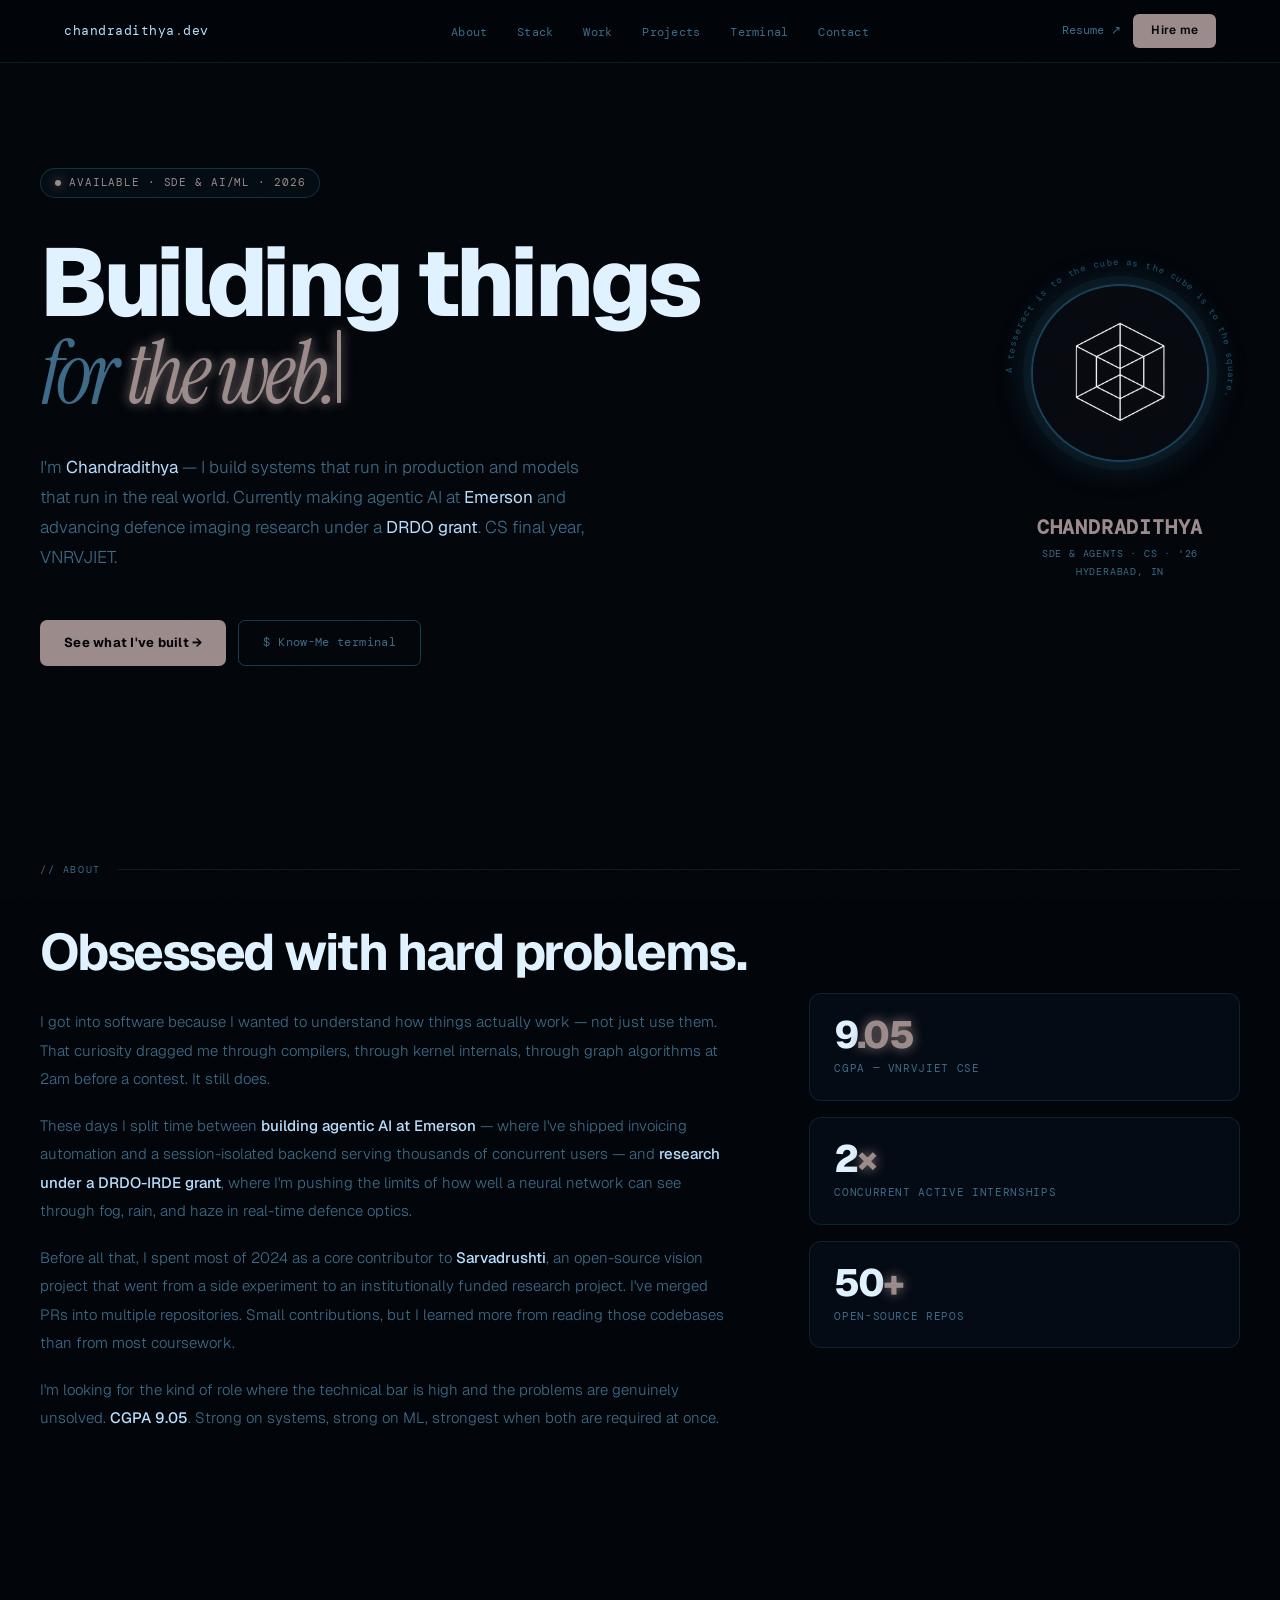
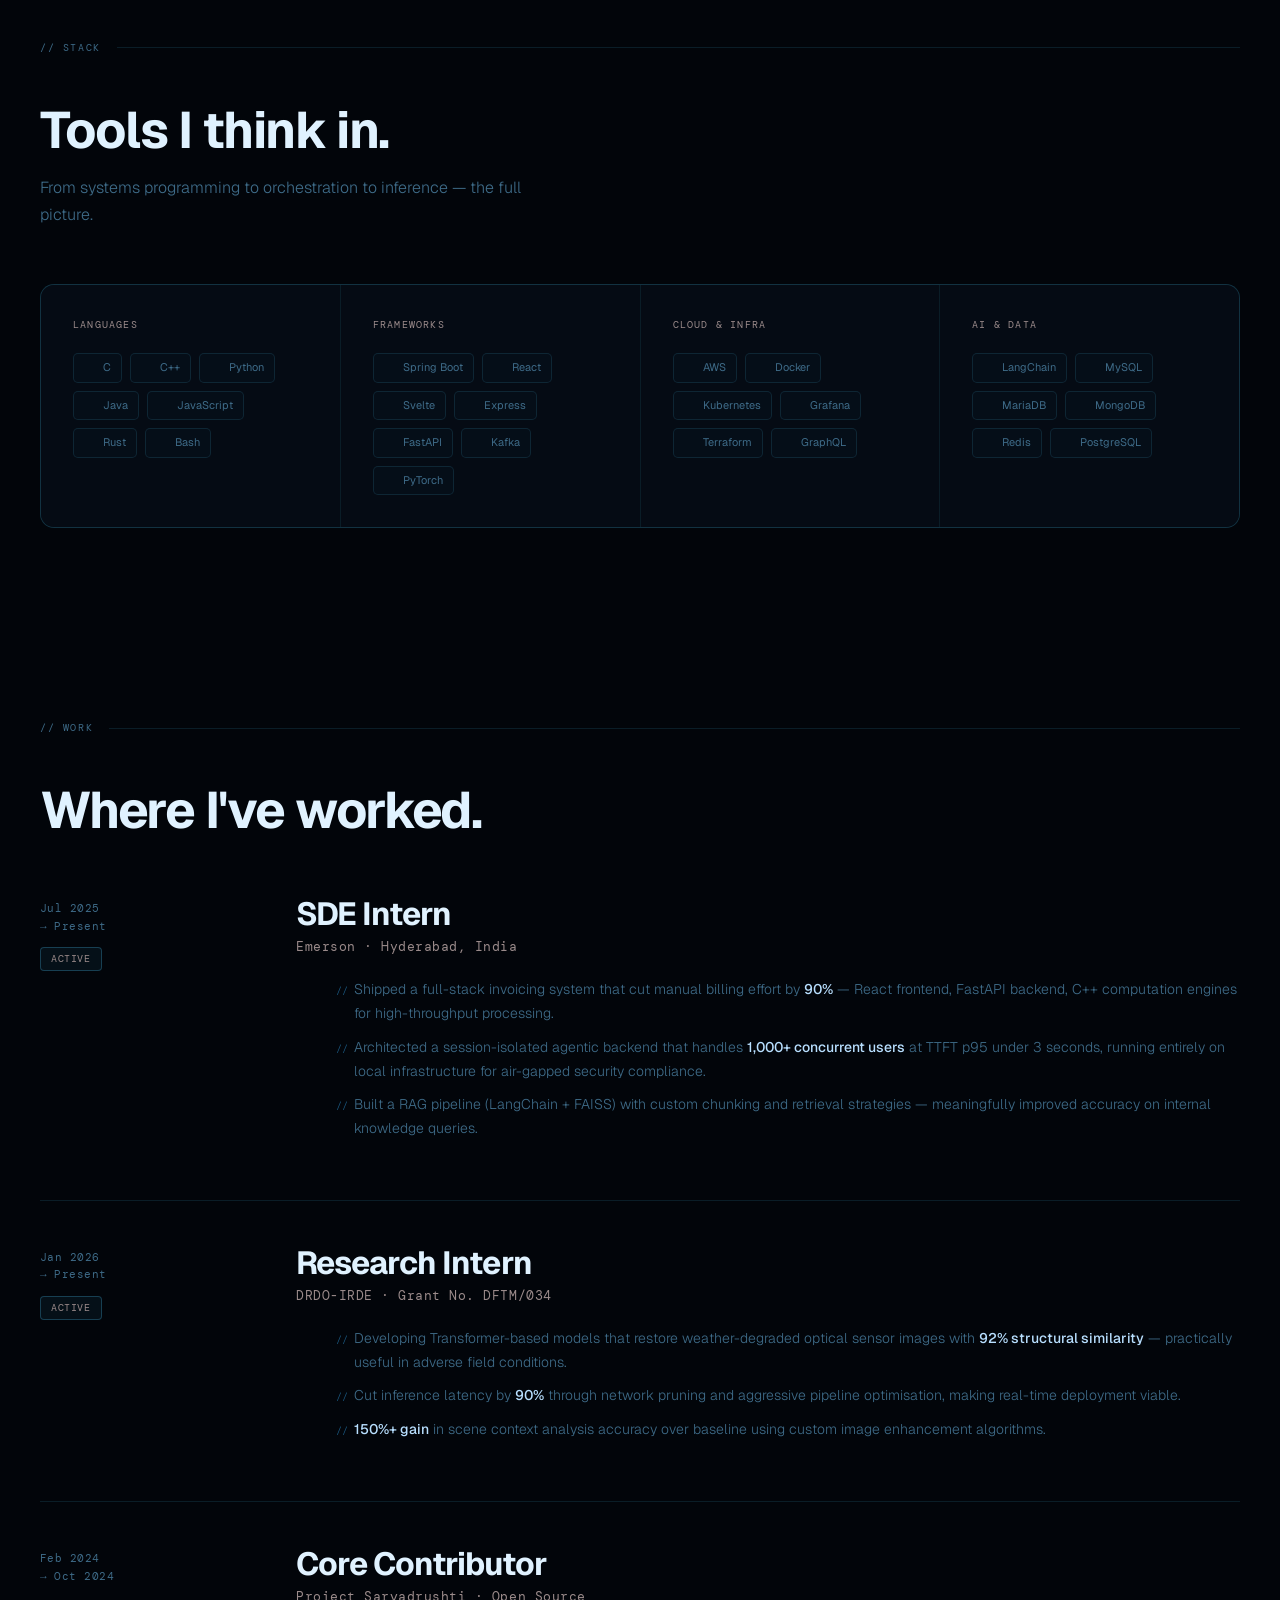
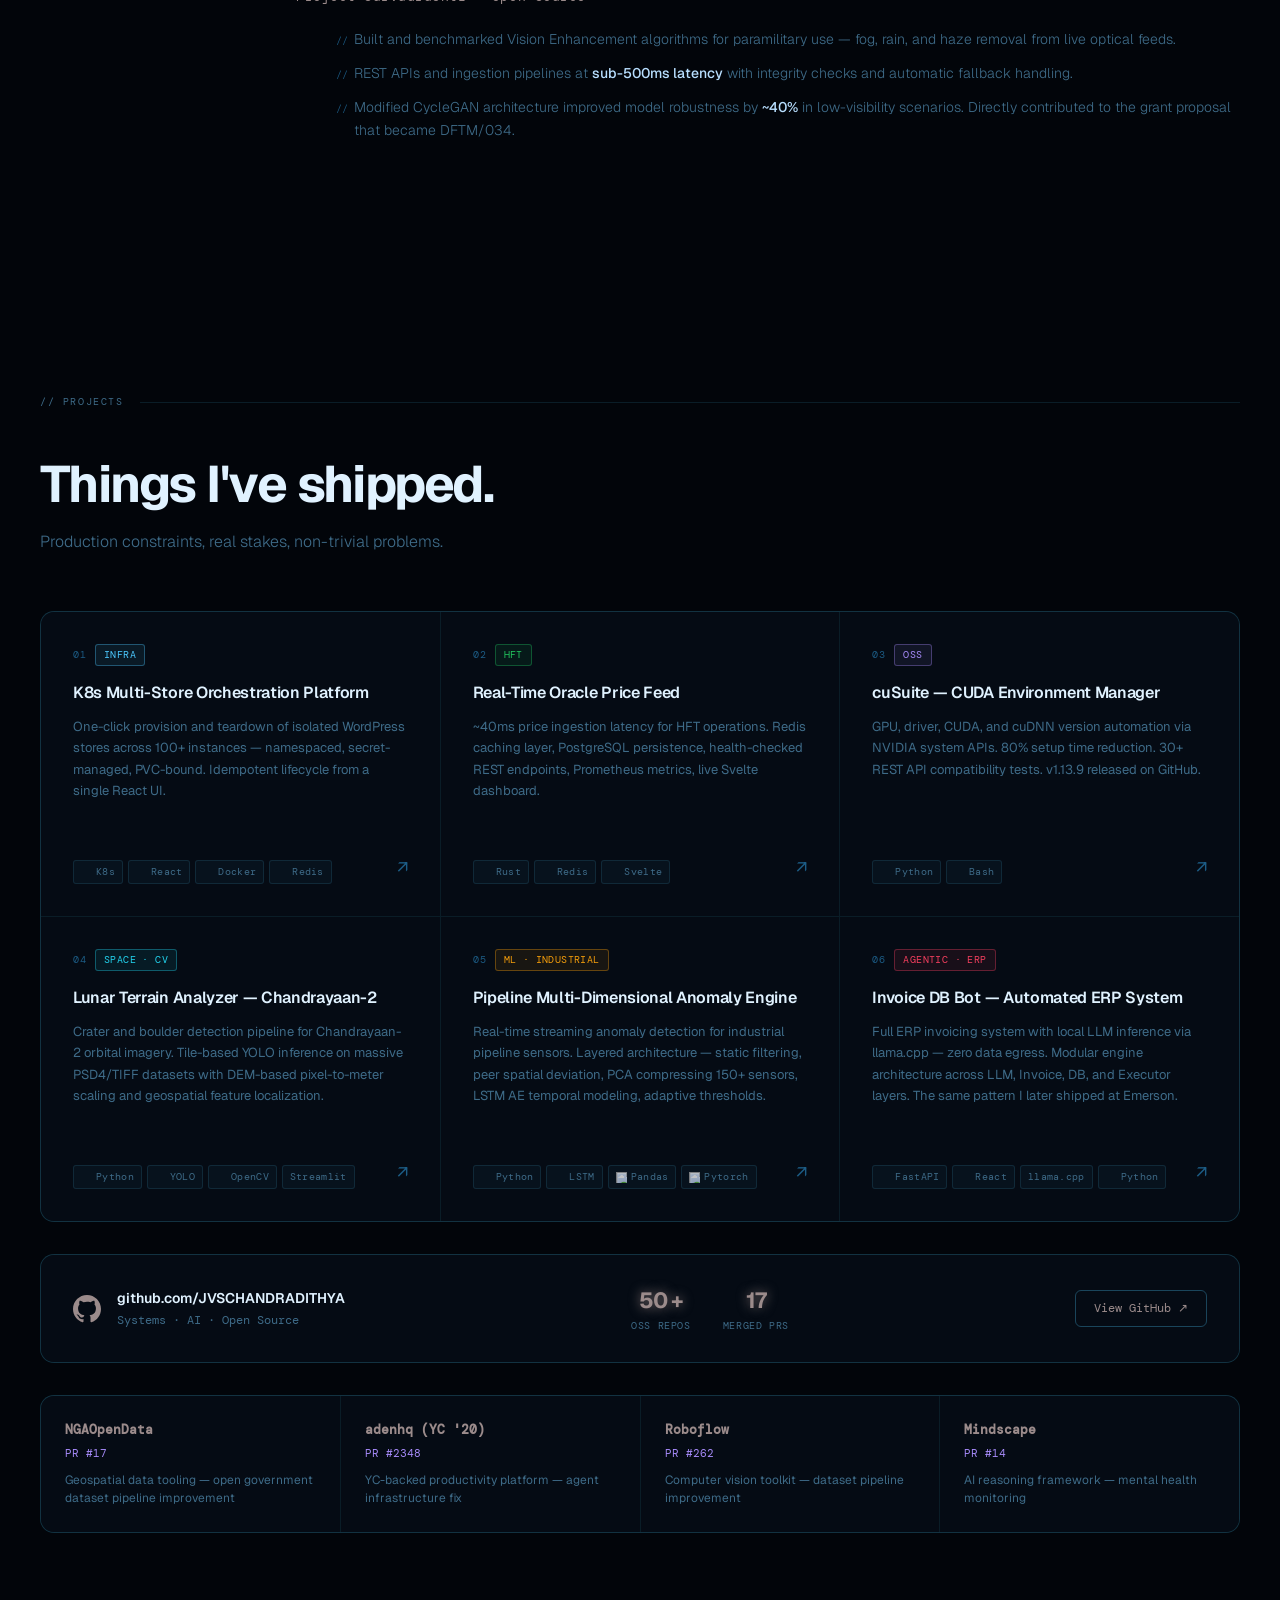
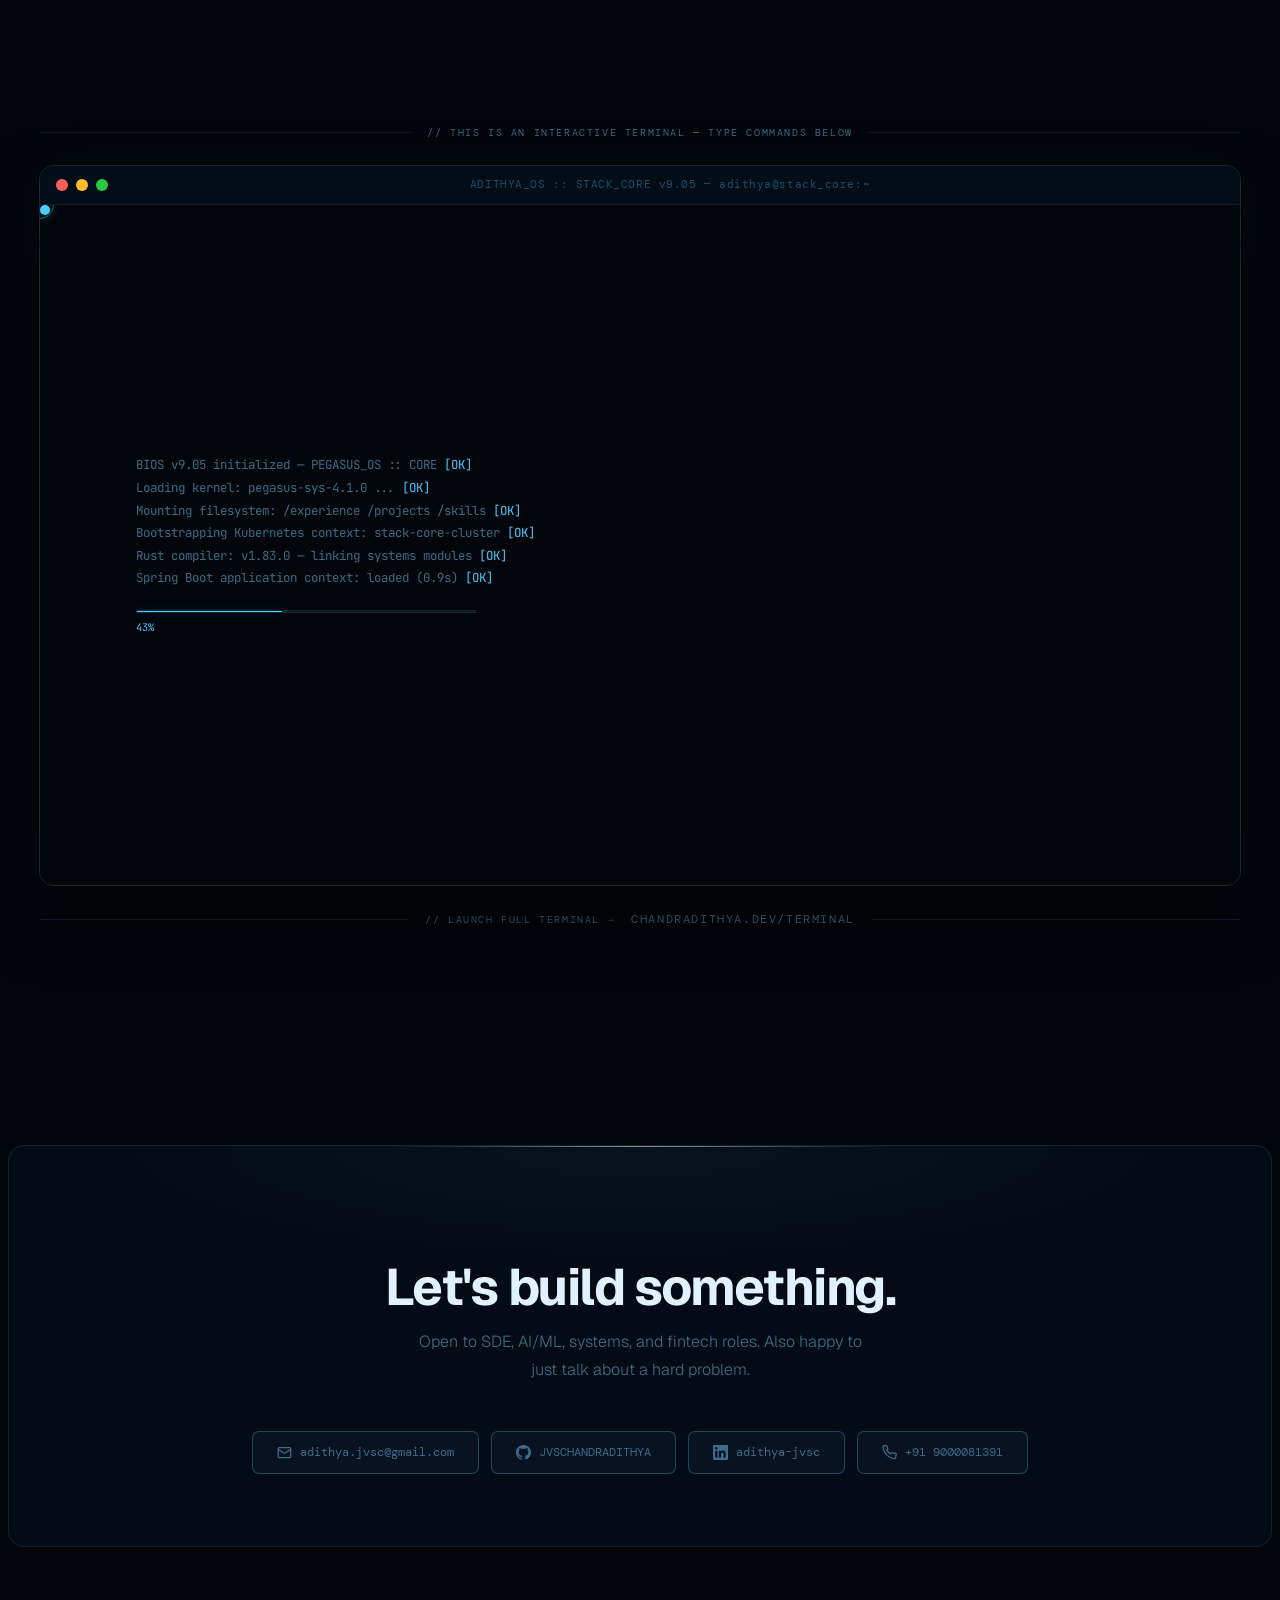
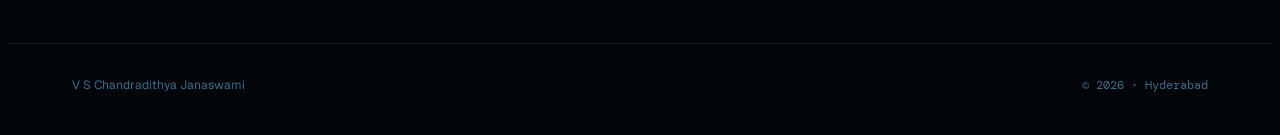
==== commit 1e42f794: "Index updated" ====
--- a/index.html
+++ b/index.html
@@ -3,9 +3,15 @@
 <head>
   <meta charset="UTF-8"/>
   <meta name="viewport" content="width=device-width, initial-scale=1.0"/>
-  <title>Chandradithya — Portfolio</title>
+  <title>Chandradithya Janaswami</title>
   <meta name="description" content="Chandradithya's personal portfolio. SDE & AI Engineer"/>
   <link rel="icon" href="tess.png"/>
+
+  <meta property="og:title" content="Chandradithya Janaswami">
+  <meta property="og:description" content="SDE & AI Engineer">
+  <meta property="og:image" content="https://chandradithya.dev/tess.png">
+  <meta property="og:type" content="website">
+
   <link rel="preconnect" href="https://fonts.googleapis.com">
   <link rel="preconnect" href="https://fonts.gstatic.com" crossorigin>
   <link href="https://fonts.googleapis.com/css2?family=DM+Mono:ital,wght@0,300;0,400;0,500;1,300&family=Geist:wght@100;200;300;400;500;600;700;800;900&family=Instrument+Serif:ital@0;1&display=swap" rel="stylesheet">
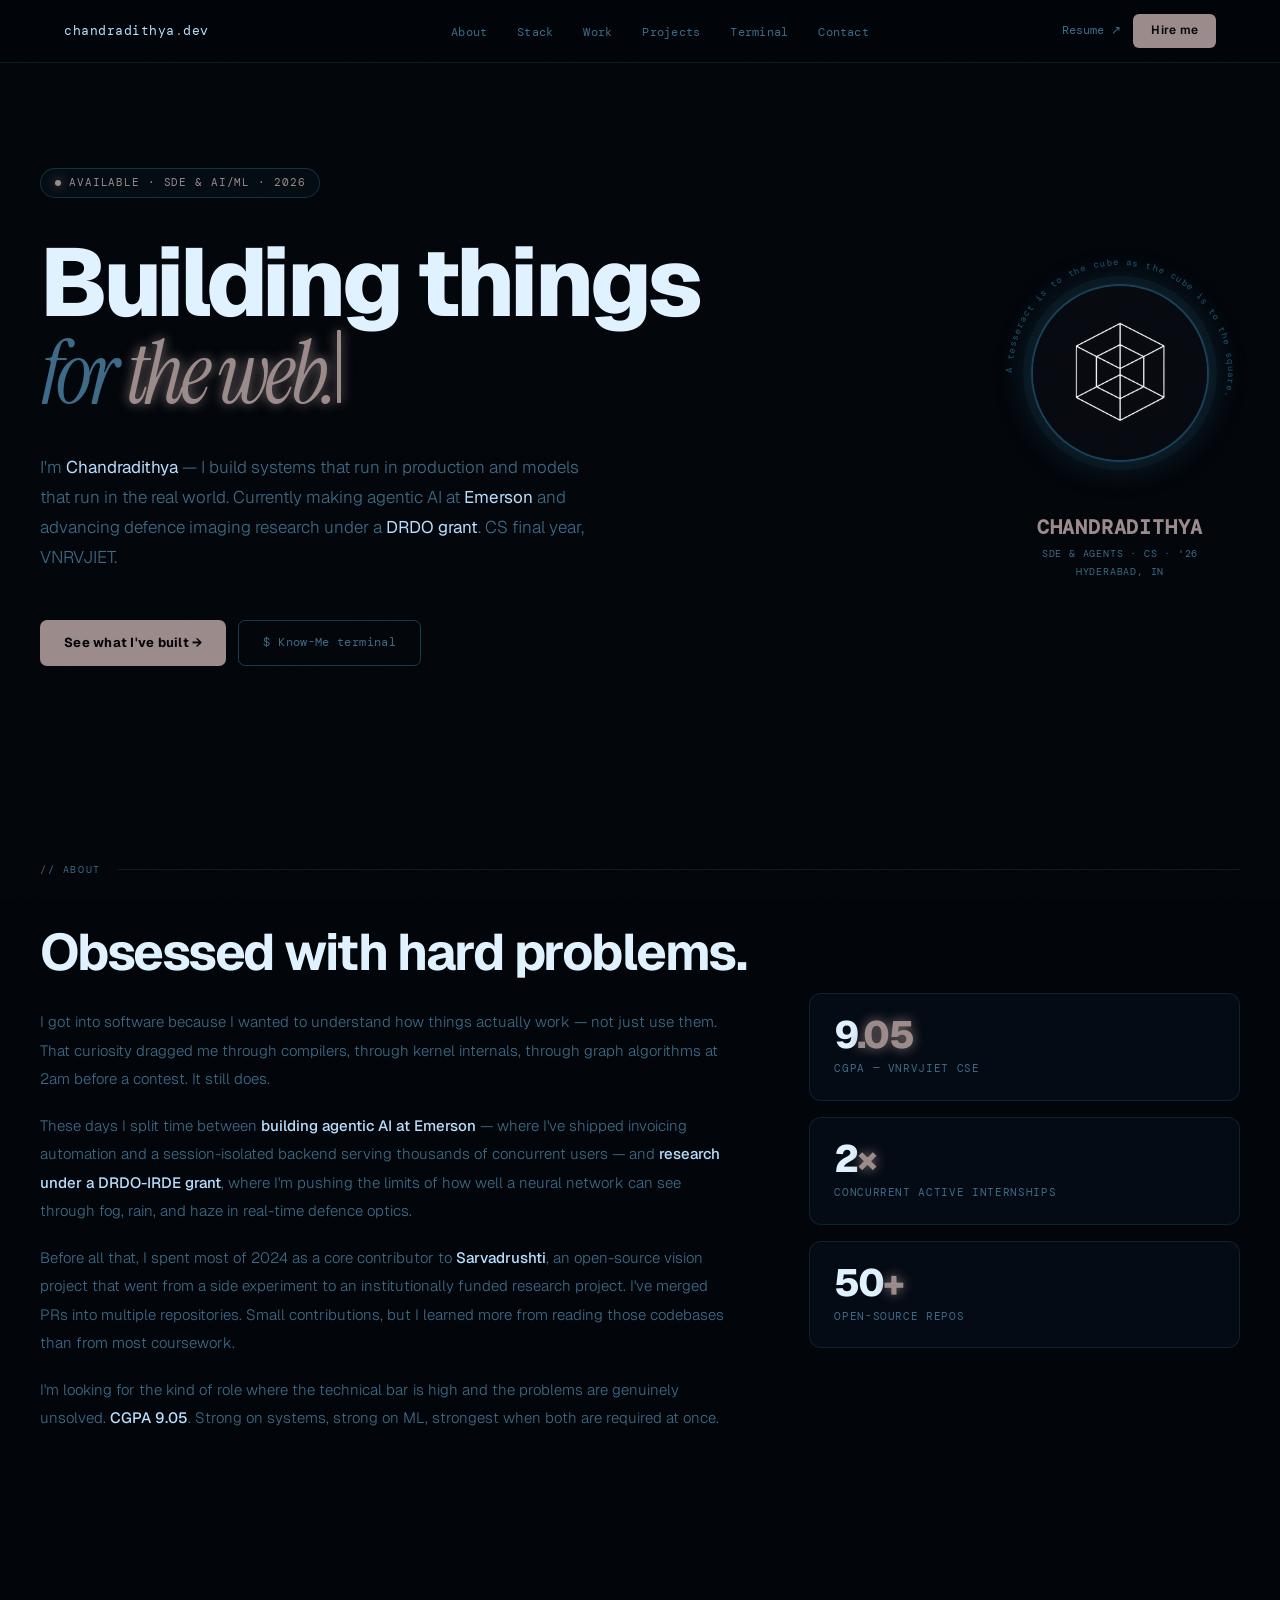
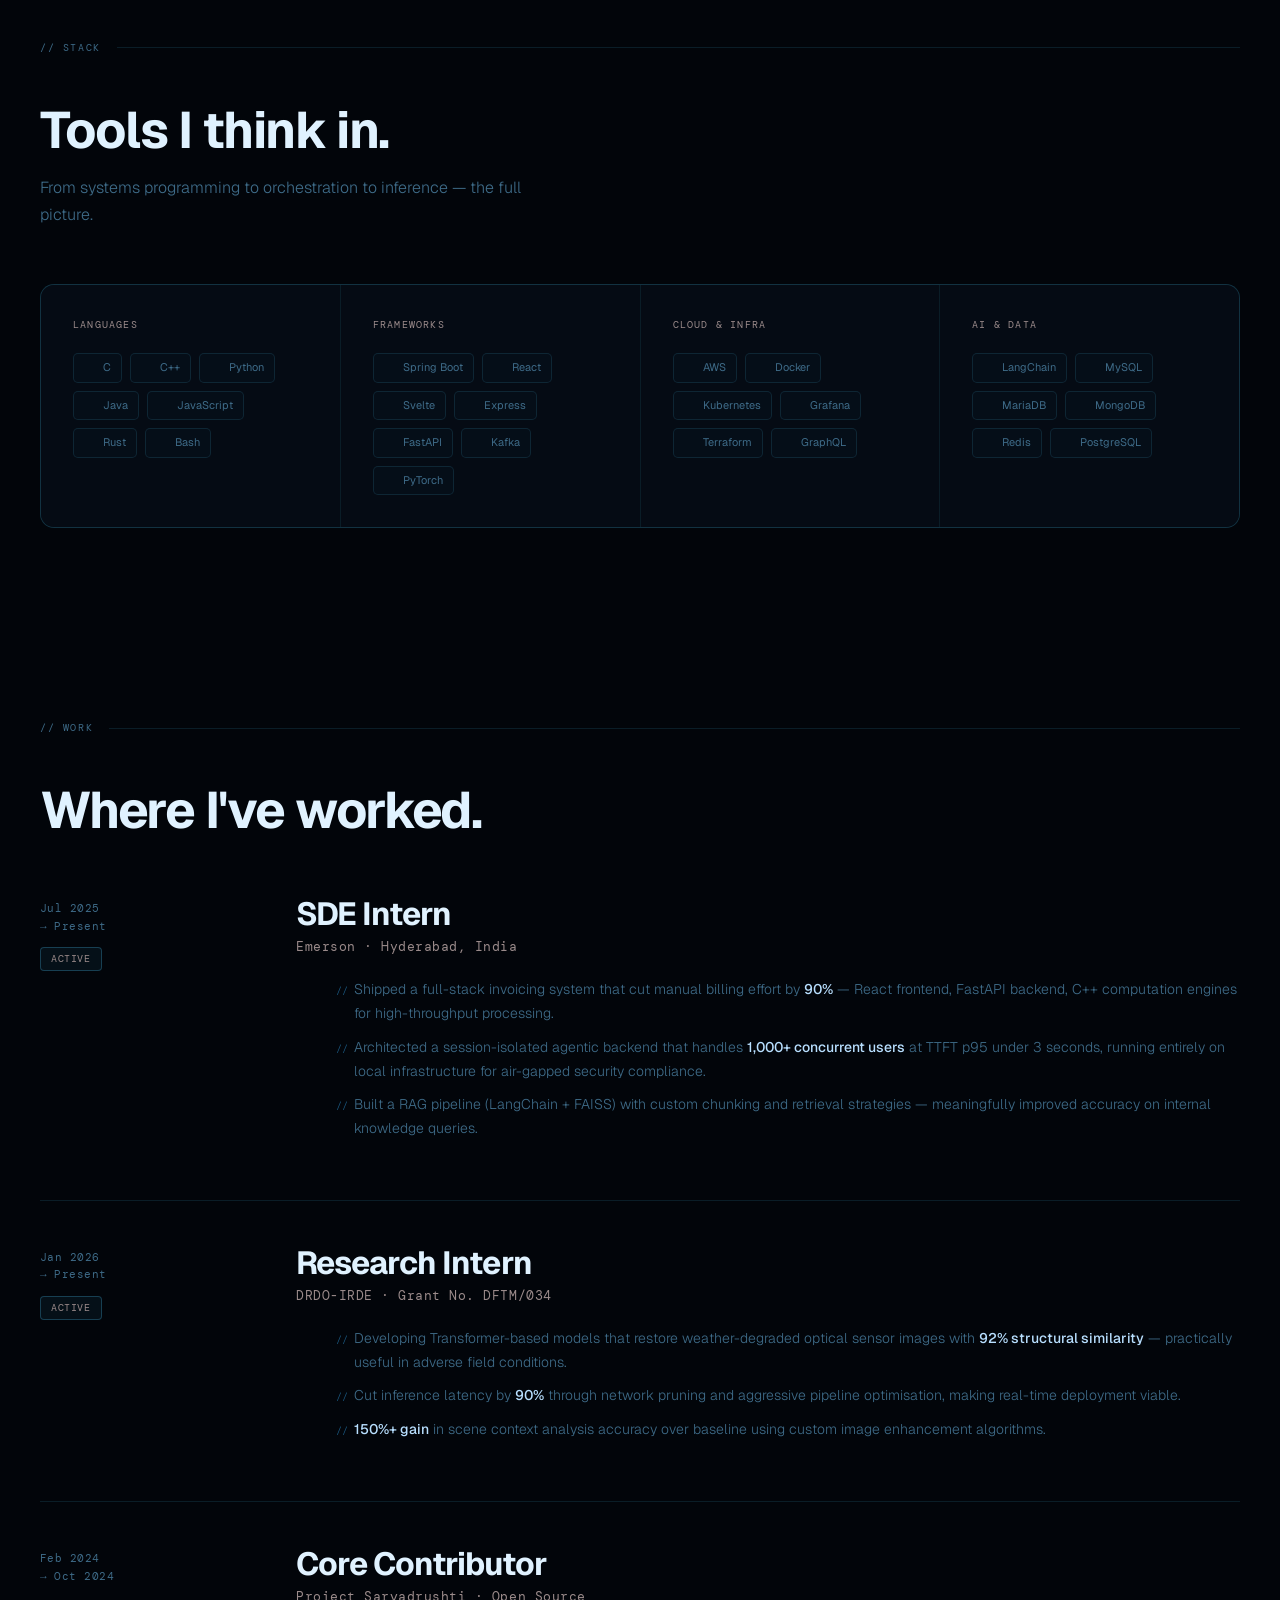
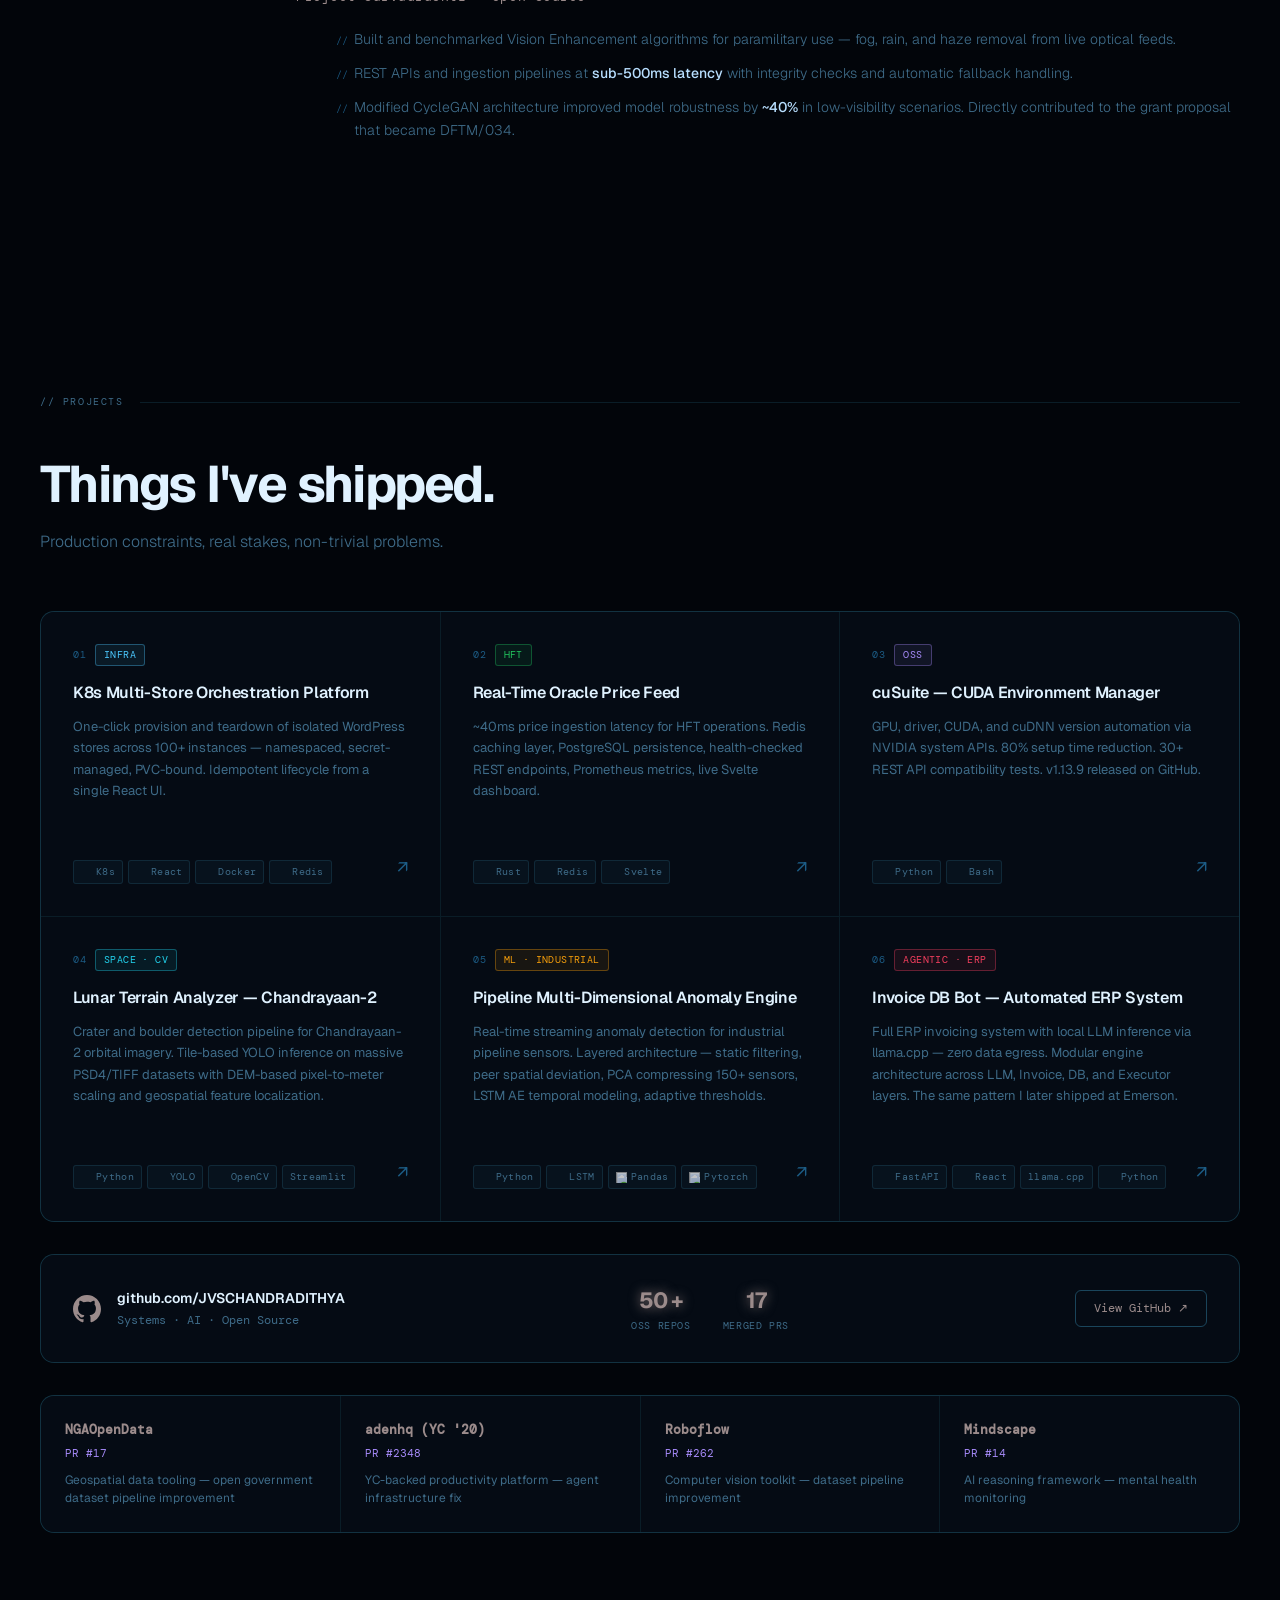
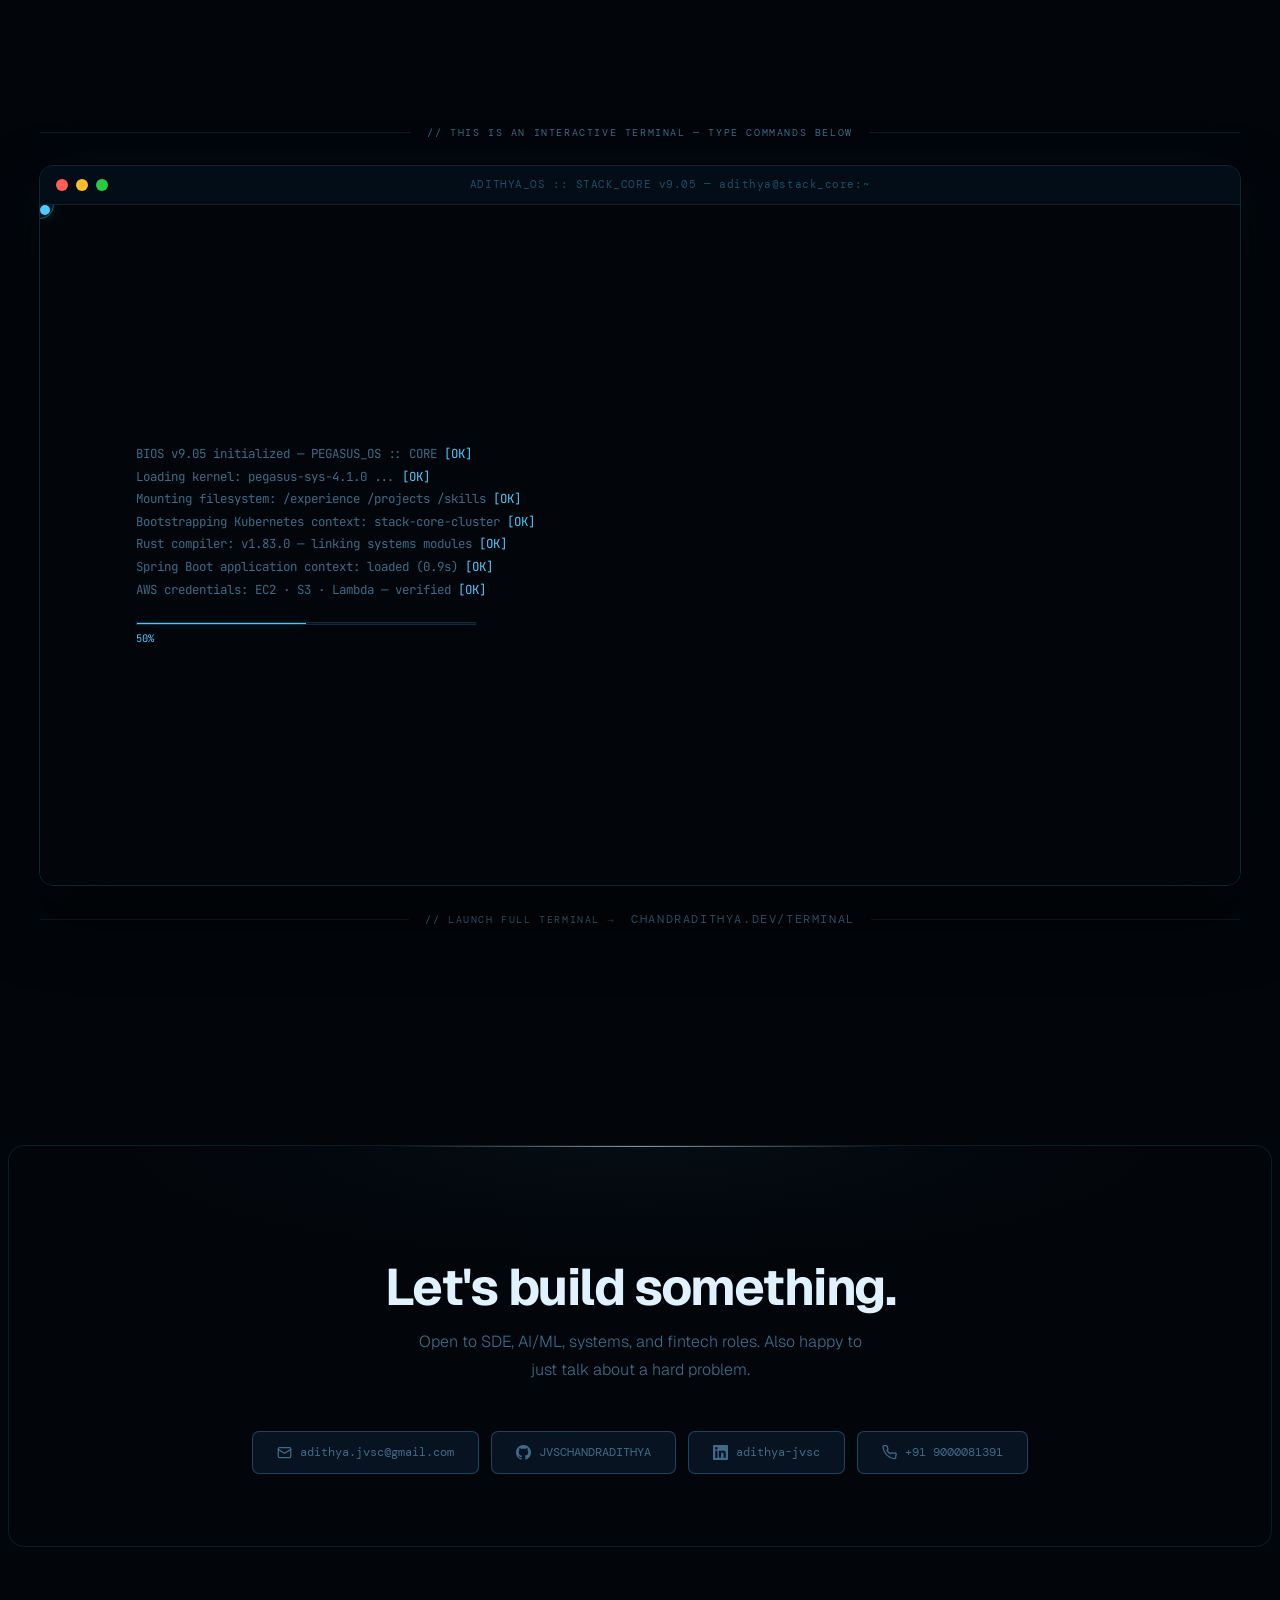
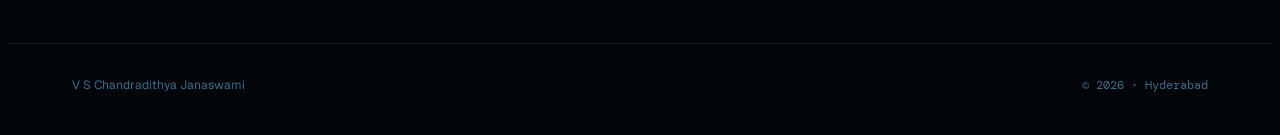
==== commit 8d386bb0: "Glow changes" ====
--- a/index.html
+++ b/index.html
@@ -525,7 +525,7 @@
     ══════════════════════════════ */
     .contact-inner {
       border: 1px solid var(--border); border-radius: 16px; padding: 72px 80px;
-      background: var(--bg1); text-align: center; position: relative; overflow: hidden;
+      background: var(--bg); text-align: center; position: relative; overflow: hidden;
       max-width: 1200px; margin: 0 auto;
     }
     .contact-inner::before {
@@ -604,6 +604,7 @@
       transform: translate(-50%, -50%);
       width: 174px; height: 174px;
     }
+    
   </style>
 </head>
 <body>
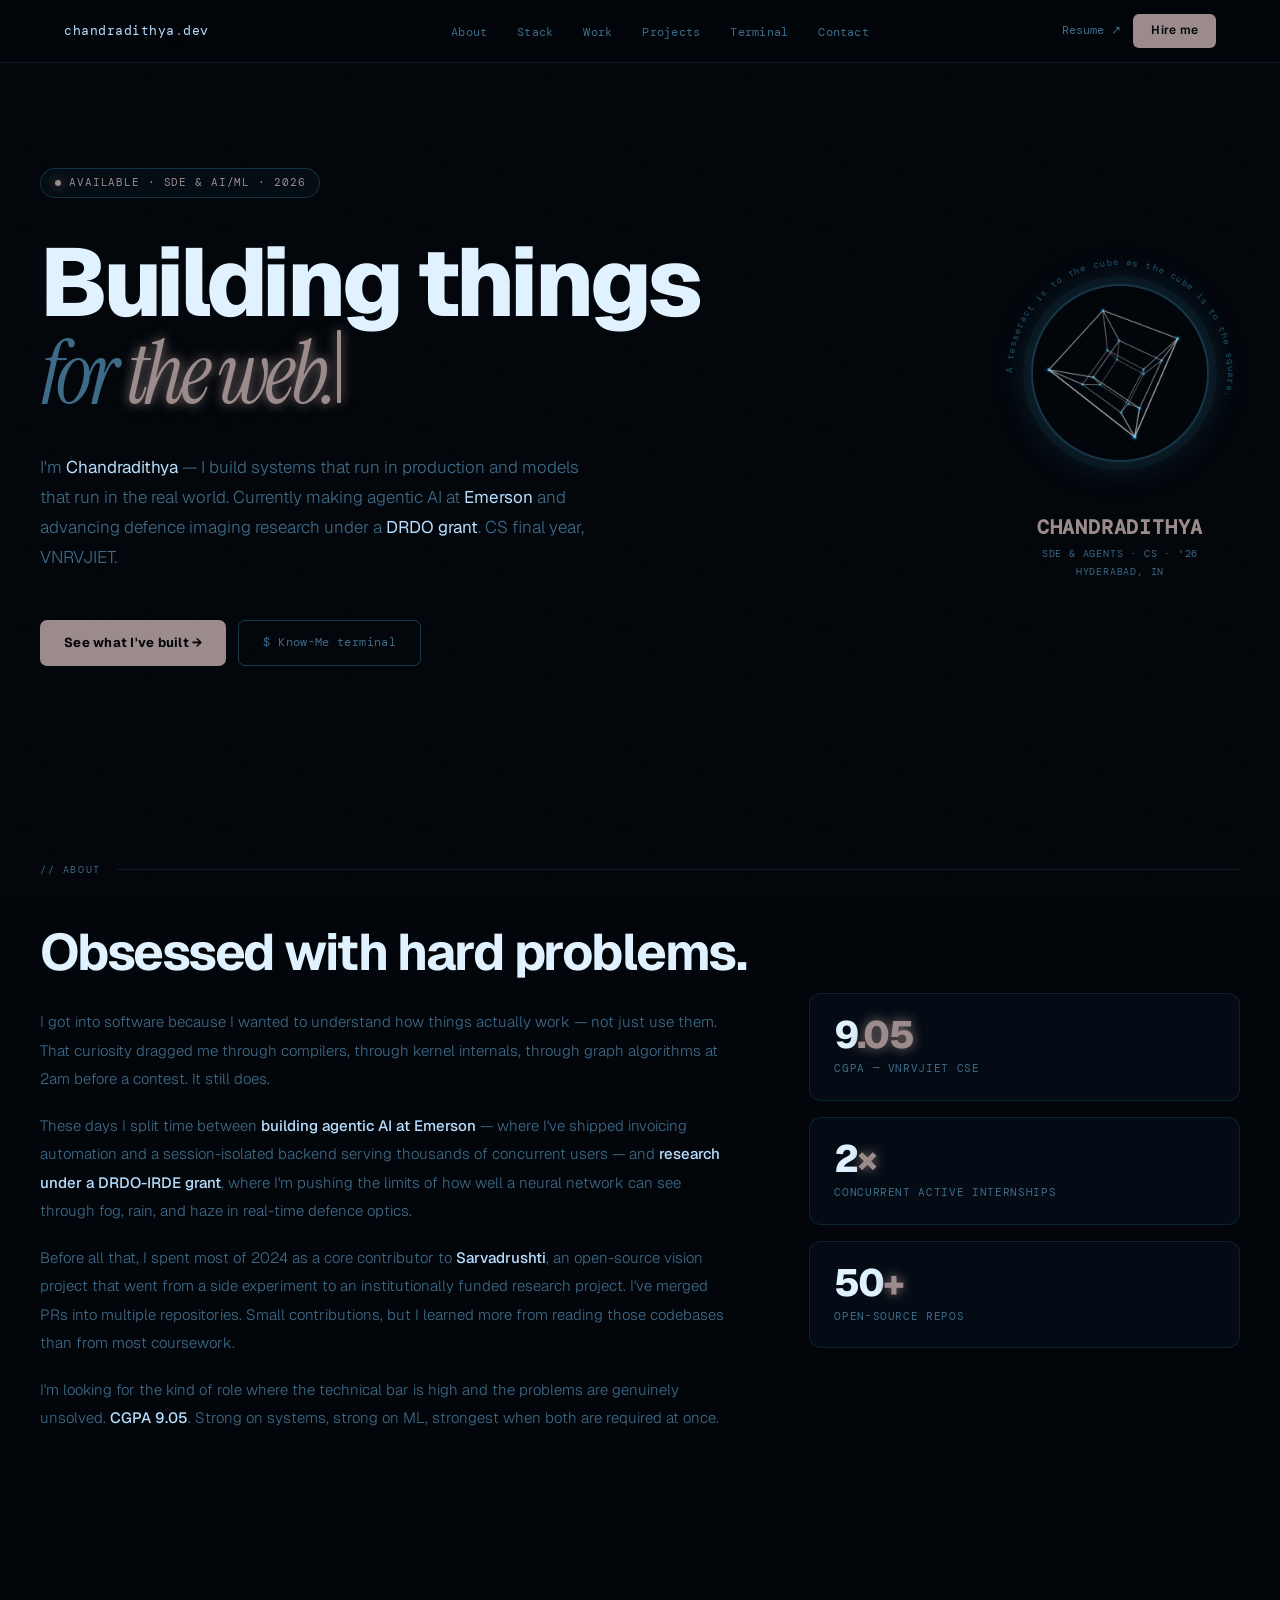
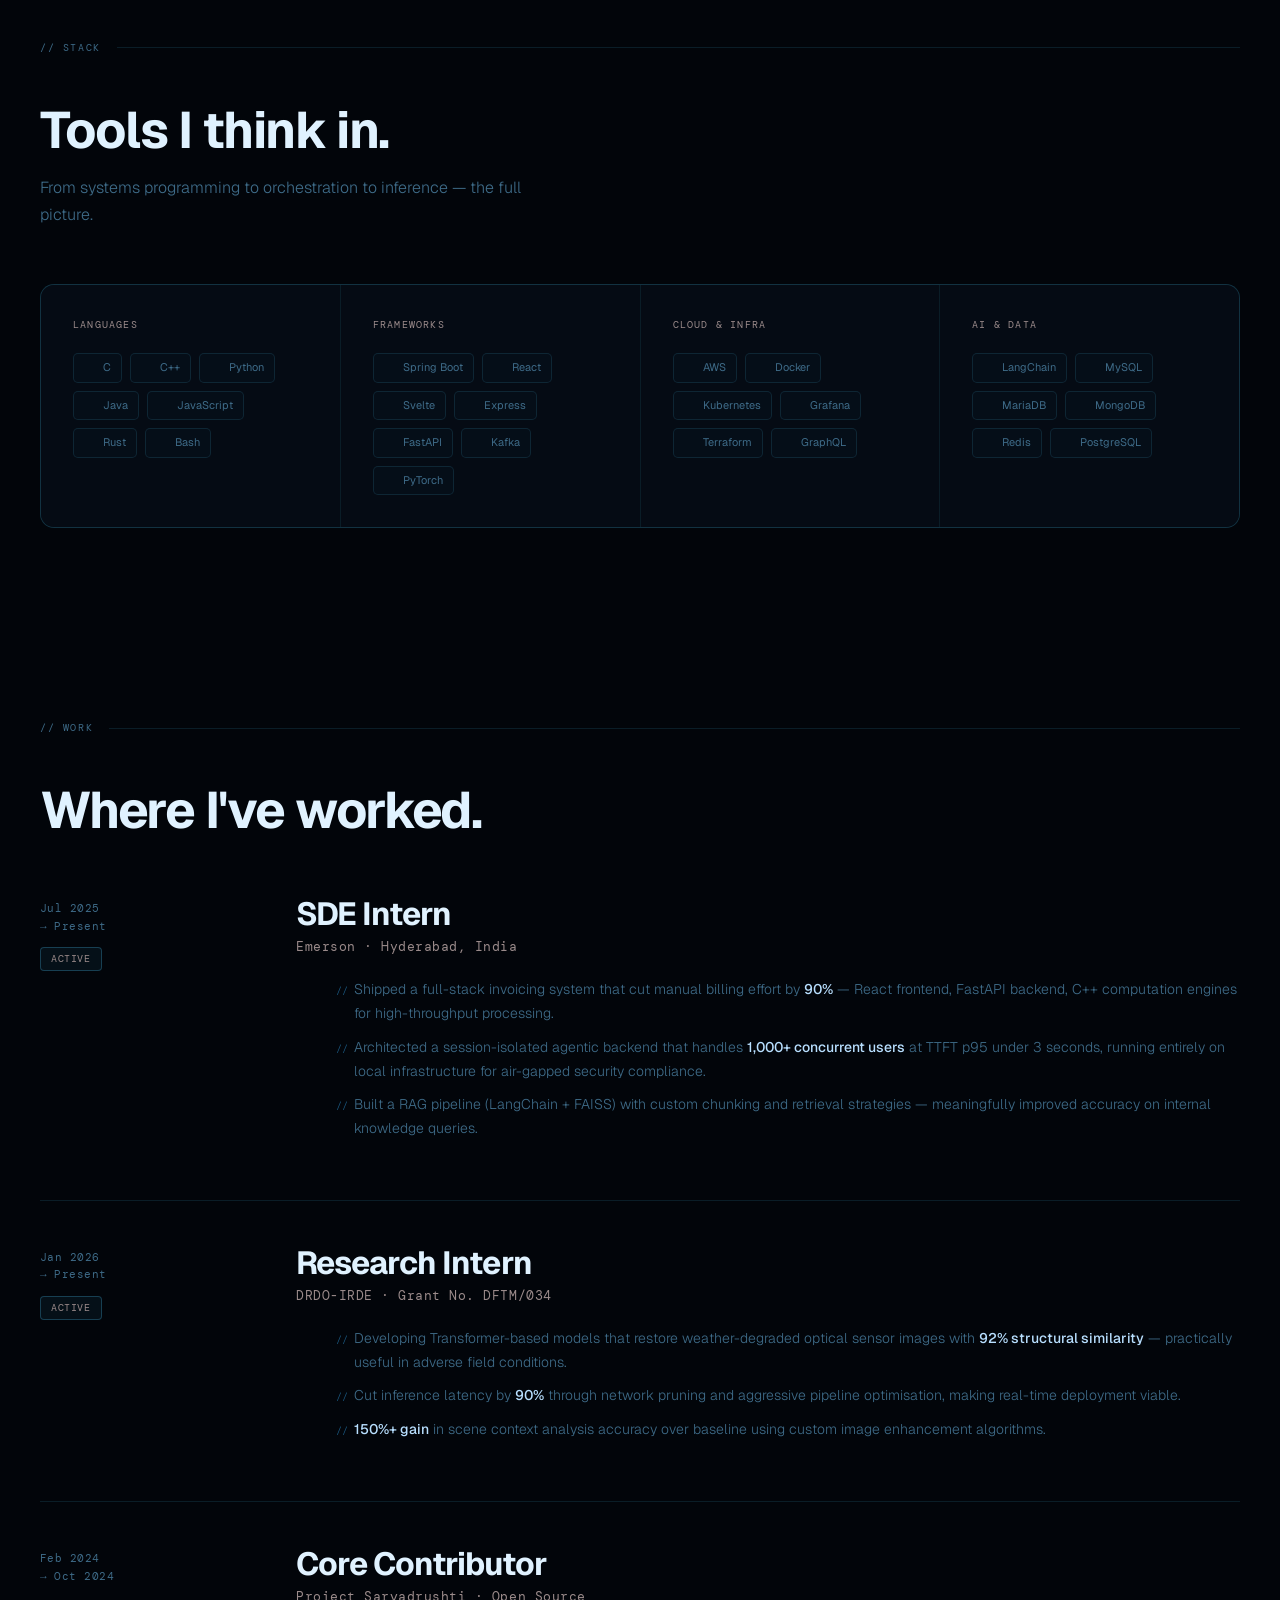
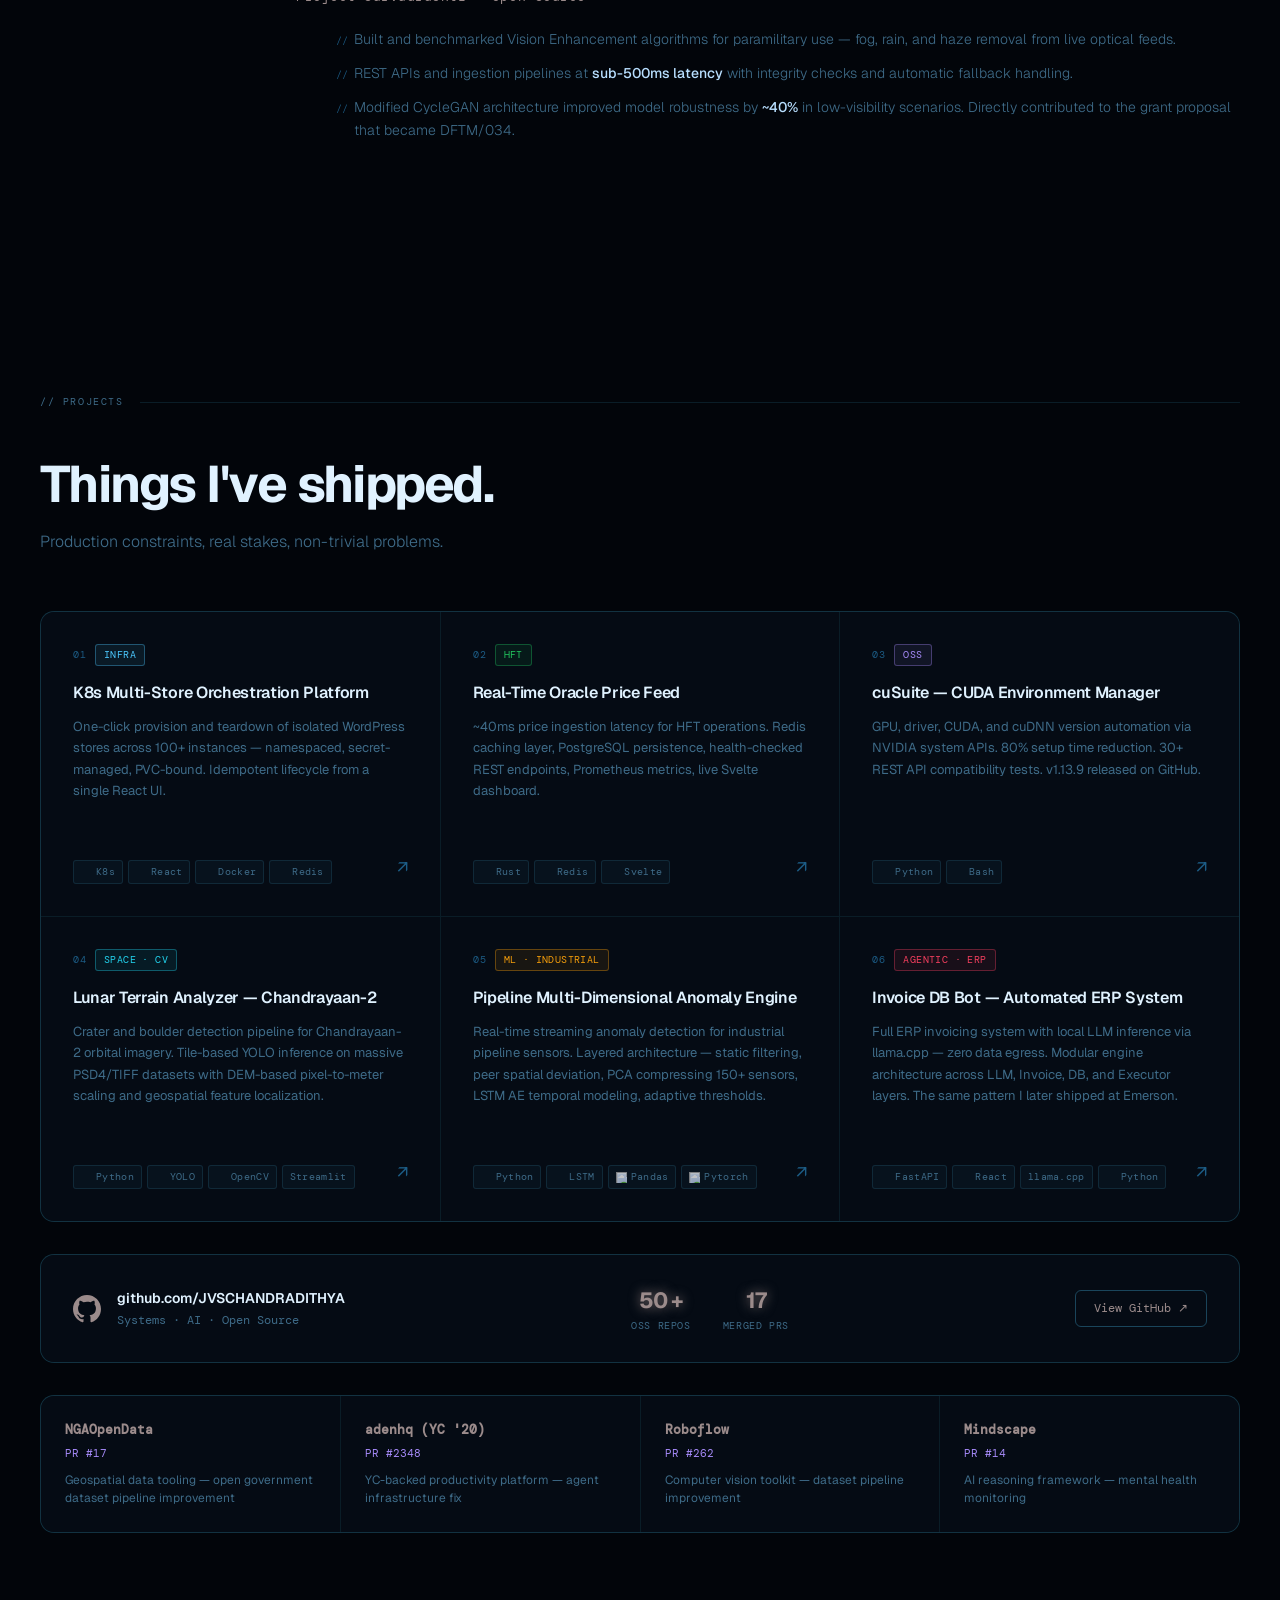
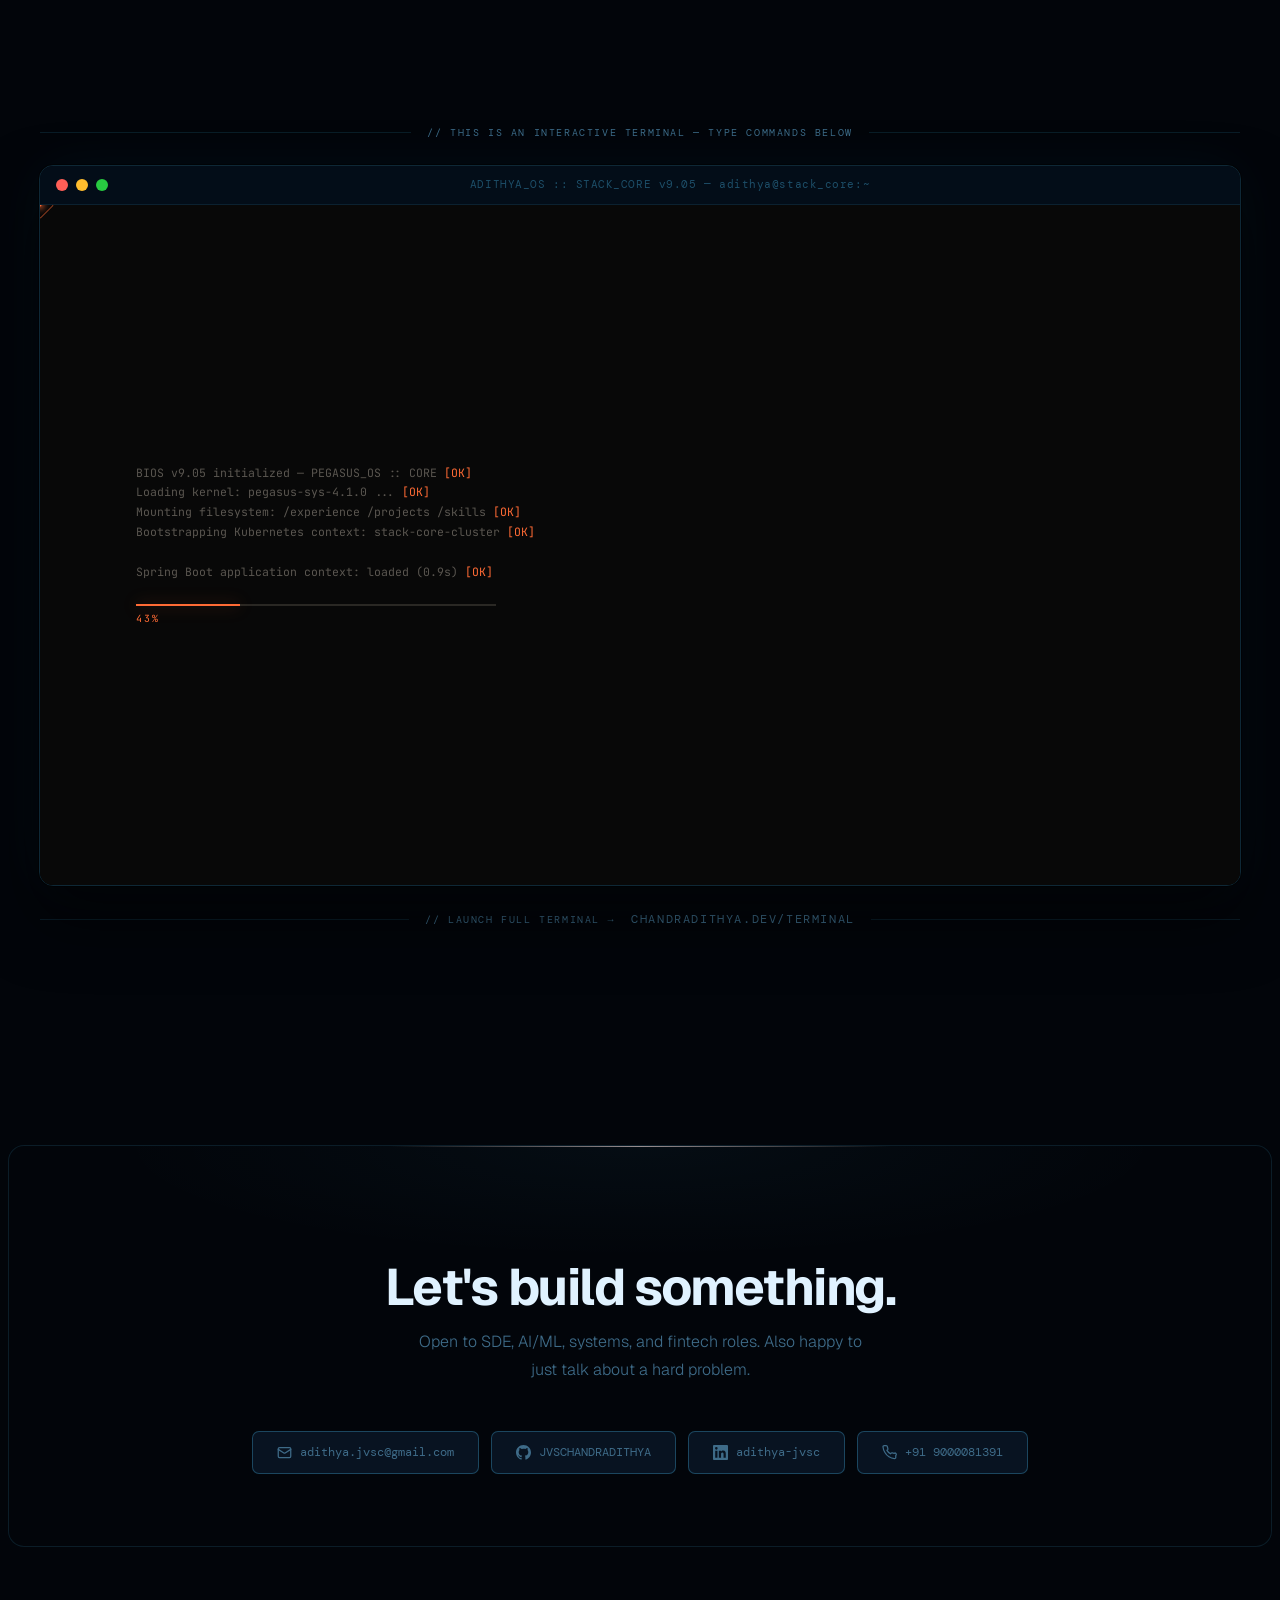
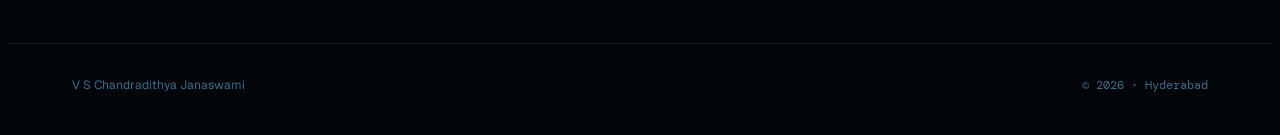
==== commit 5f7f0653: "Tess ani" ====
--- a/index.html
+++ b/index.html
@@ -604,7 +604,9 @@
       transform: translate(-50%, -50%);
       width: 174px; height: 174px;
     }
-    
+    #tesseract-canvas {
+      background: #02050a;
+    }
   </style>
 </head>
 <body>
@@ -678,7 +680,7 @@
                     </textPath>
                   </text>
                 </svg>
-              <img src="tesseract.png" alt="Chandradithya" class="hero-avatar">
+              <canvas id="tesseract-canvas" class="hero-avatar" width="220" height="220"></canvas>
             </div>
             <div class="hero-image-meta">
               <b>Chandradithya</b>
@@ -1060,6 +1062,118 @@
   </footer>
 
   <script>
+    (function(){
+      try {
+        const canvas = document.getElementById('tesseract-canvas');
+        if(!canvas) return;
+        if(!canvas.getContext){
+          const img = document.createElement('img');
+          img.src = 'tesseract.png';
+          img.className = 'hero-avatar';
+          canvas.replaceWith(img);
+          return;
+        }
+
+        const ctx = canvas.getContext('2d');
+        const W = 220, H = 220, cx = W/2, cy = H/2;
+
+        const verts4D = [];
+        for(let i=0;i<16;i++){
+          verts4D.push([
+            (i&1)?1:-1,
+            (i&2)?1:-1,
+            (i&4)?1:-1,
+            (i&8)?1:-1,
+          ]);
+        }
+
+        const edges = [];
+        for(let i=0;i<16;i++)
+          for(let j=i+1;j<16;j++)
+            if(((i^j)&((i^j)-1))===0 && (i^j)!==0)
+              edges.push([i,j]);
+
+        let t = 0;
+        let speed = 0.007;
+        let targetSpeed = 0.007;
+
+        canvas.addEventListener('mouseenter', () => targetSpeed = 0.001);
+        canvas.addEventListener('mouseleave', () => targetSpeed = 0.007);
+
+        function rot4D(v, a1, a2, a3, a4){
+          let [x,y,z,w] = v;
+          let nx,ny,nz,nw;
+          nx=x*Math.cos(a1)-y*Math.sin(a1); ny=x*Math.sin(a1)+y*Math.cos(a1); x=nx; y=ny;
+          nz=z*Math.cos(a2)-w*Math.sin(a2); nw=z*Math.sin(a2)+w*Math.cos(a2); z=nz; w=nw;
+          nx=x*Math.cos(a3)-z*Math.sin(a3); nz=x*Math.sin(a3)+z*Math.cos(a3); x=nx; z=nz;
+          ny=y*Math.cos(a4)-w*Math.sin(a4); nw=y*Math.sin(a4)+w*Math.cos(a4); y=ny; w=nw;
+          return [x,y,z,w];
+        }
+
+        function project(v){
+          const [x,y,z,w] = v;
+          const w4 = 1/(2.8-w);
+          const x3=x*w4, y3=y*w4, z3=z*w4;
+          const z4 = 1/(3.5-z3);
+          return [
+            cx + x3*z4*300,
+            cy + y3*z4*300,
+            w4
+          ];
+        }
+
+        function draw(){
+          ctx.clearRect(0,0,W,H);
+
+          ctx.beginPath();
+          ctx.arc(cx,cy,W/2,0,Math.PI*2);
+          ctx.fillStyle='#02050a';
+          ctx.fill();
+
+          speed += (targetSpeed - speed) * 0.04;
+          t += speed;
+
+          const proj = verts4D.map(v=>project(rot4D(v, t*0.7, t*0.5, t*0.3, t*0.4)));
+
+          ctx.shadowBlur = 0;
+          for(const [a,b] of edges){
+            const [x1,y1,d1] = proj[a];
+            const [x2,y2,d2] = proj[b];
+            const depth = (d1+d2)/2;
+            const alpha = 0.2 + depth*0.55;
+            ctx.beginPath();
+            ctx.moveTo(x1,y1);
+            ctx.lineTo(x2,y2);
+            ctx.strokeStyle = `rgba(255,255,255,${Math.min(alpha,0.75)})`;
+            ctx.lineWidth = 0.7 + depth*1.1;
+            ctx.stroke();
+          }
+
+          for(const [px,py,d] of proj){
+            ctx.beginPath();
+            ctx.arc(px,py,1+d*1.2,0,Math.PI*2);
+            ctx.fillStyle = `rgba(76,201,255,${0.5+d*0.4})`;
+            ctx.shadowColor = '#4cc9ff';
+            ctx.shadowBlur = 5;
+            ctx.fill();
+            ctx.shadowBlur = 0;
+          }
+
+          requestAnimationFrame(draw);
+        }
+
+        draw();
+
+      } catch(e) {
+        const canvas = document.getElementById('tesseract-canvas');
+        if(canvas){
+          const img = document.createElement('img');
+          img.src = 'tesseract.png';
+          img.className = 'hero-avatar';
+          canvas.replaceWith(img);
+        }
+      }
+    })();
     // Lazy-load terminal iframe only when scrolled into view
     const terminalIframe = document.getElementById('terminal-iframe');
     new IntersectionObserver((entries, observer) => {
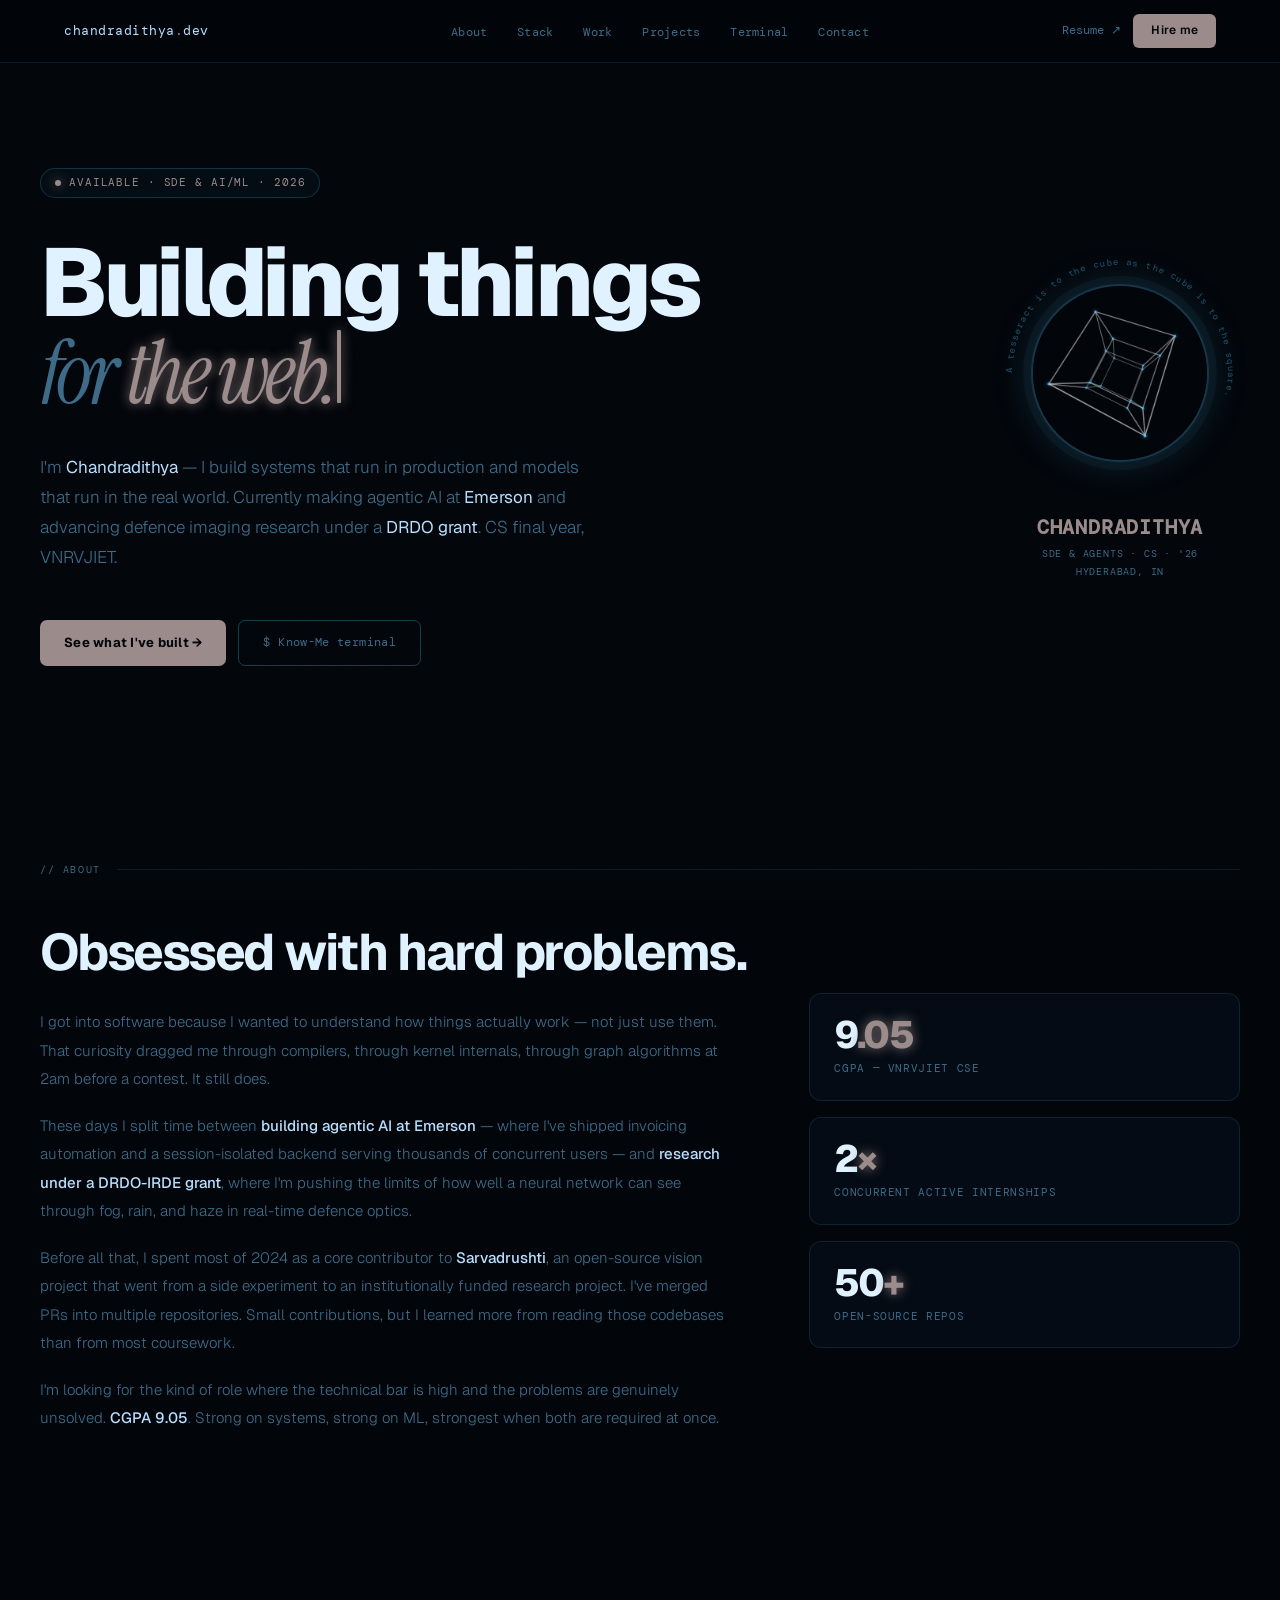
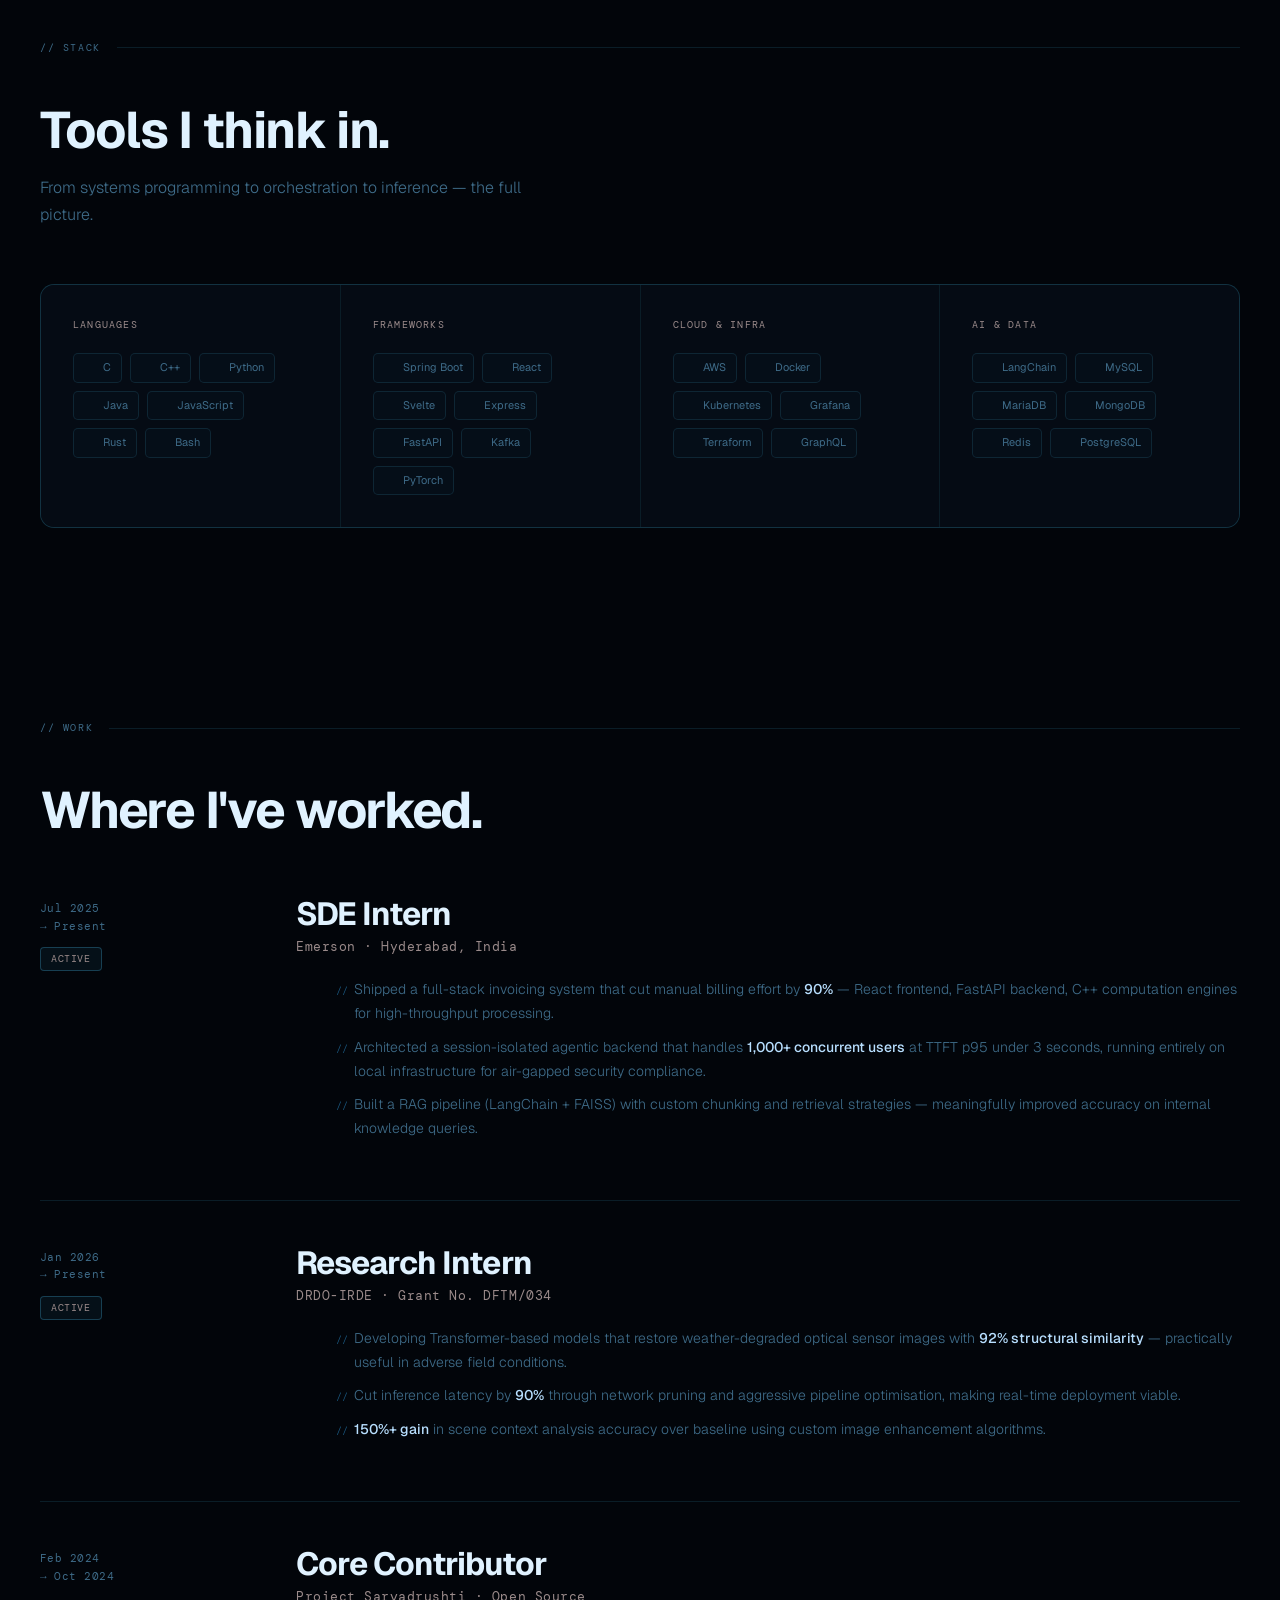
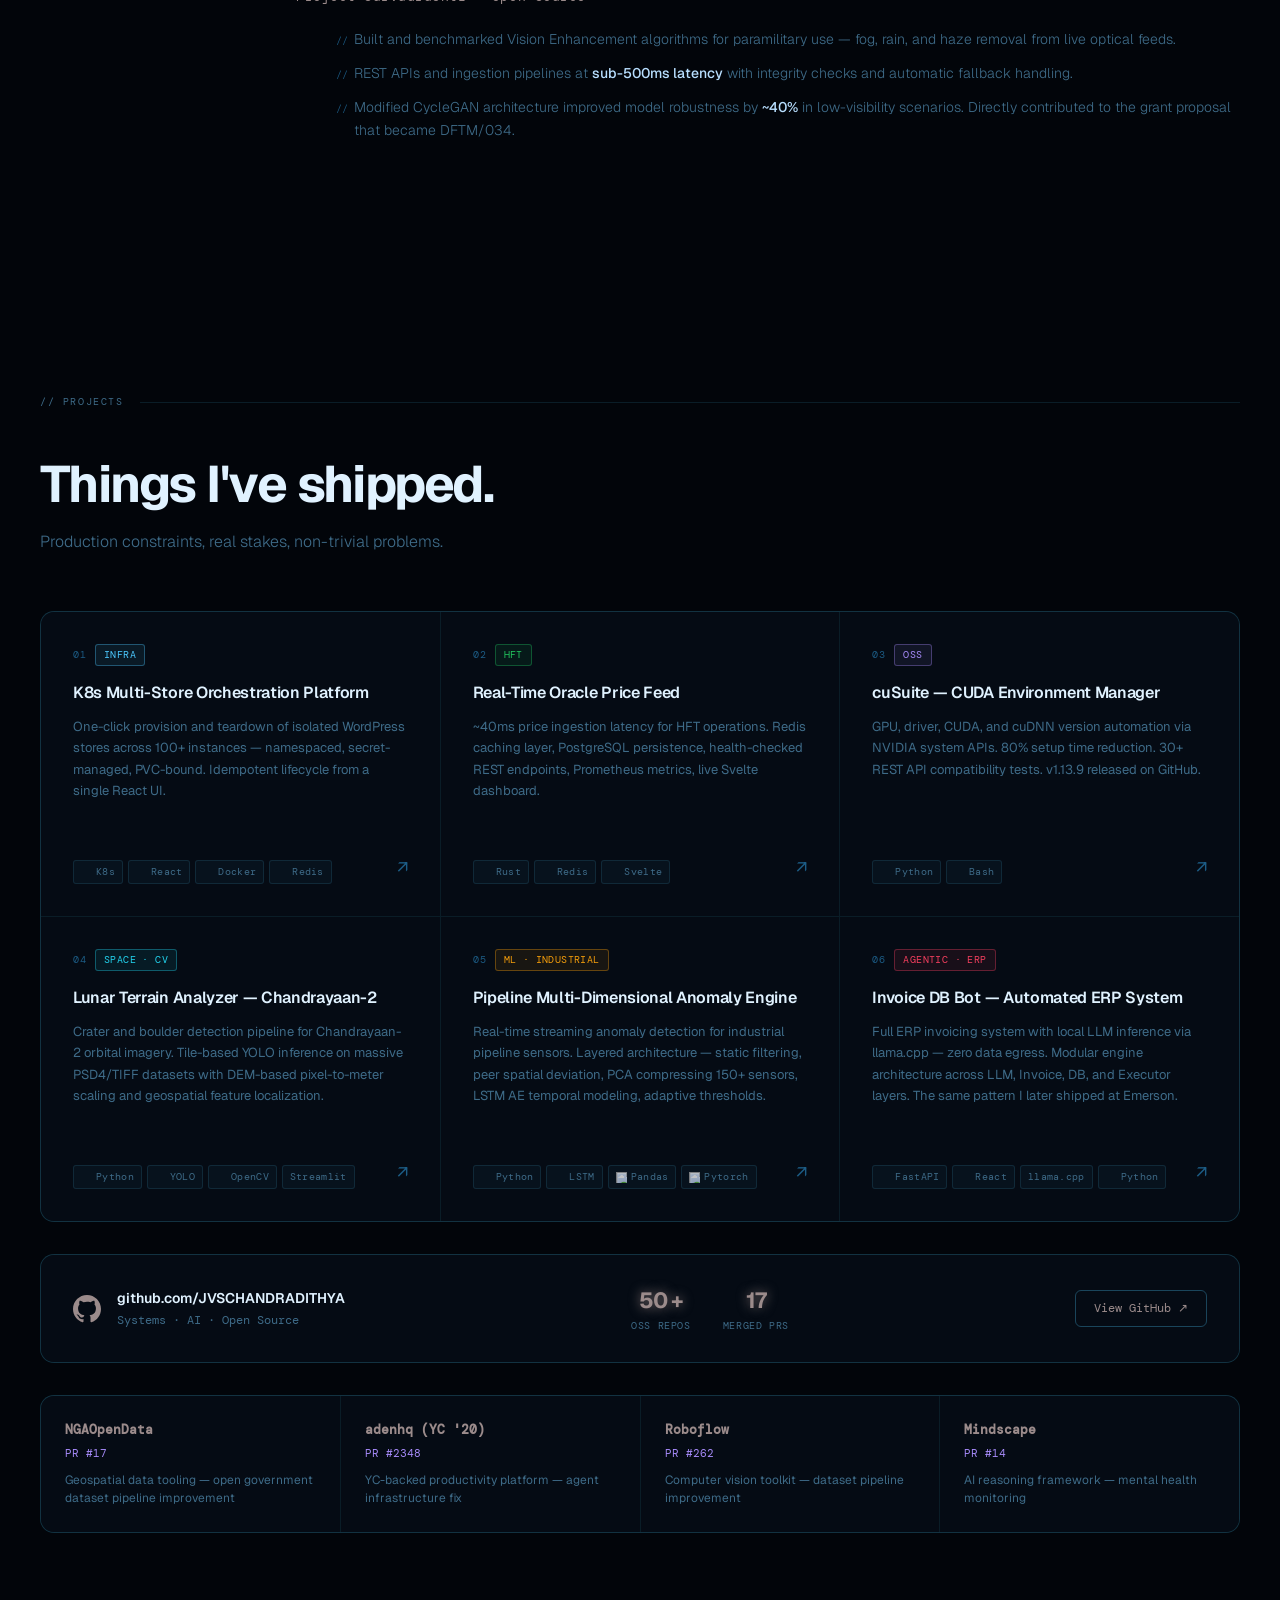
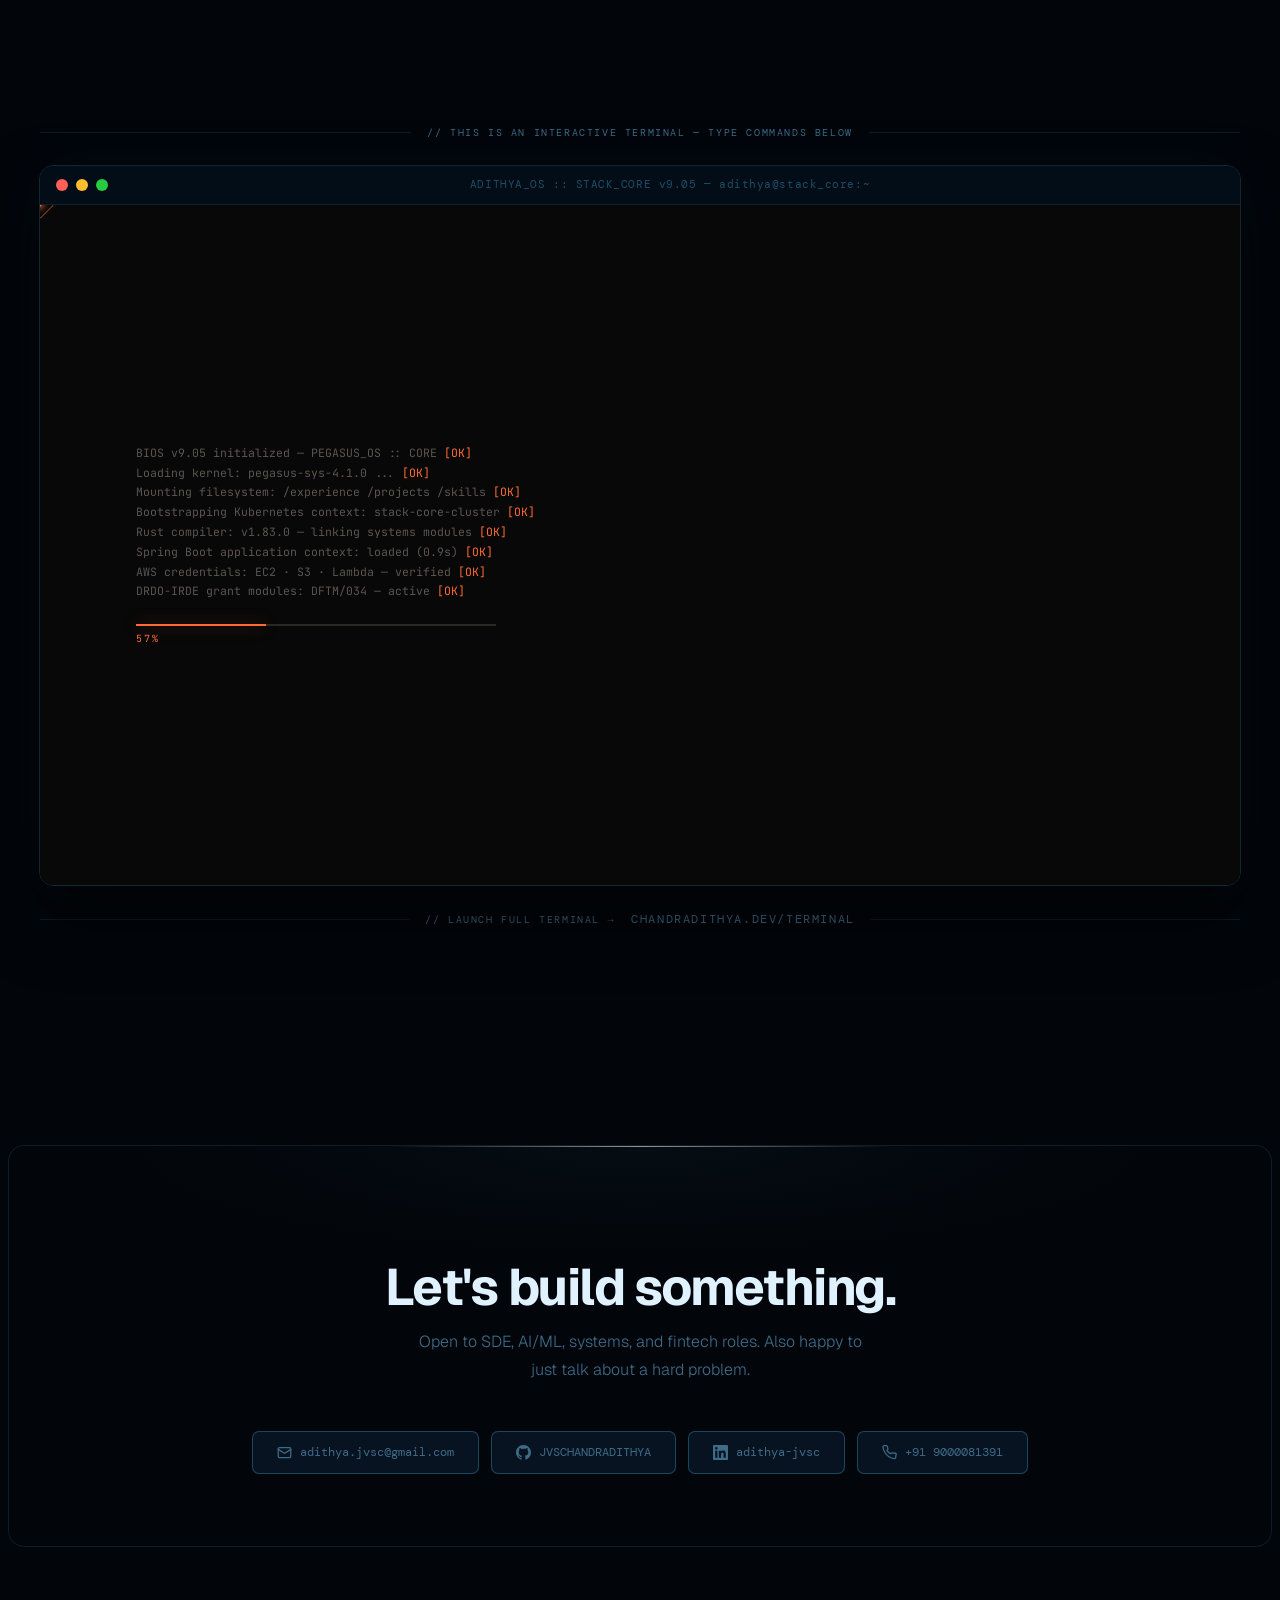
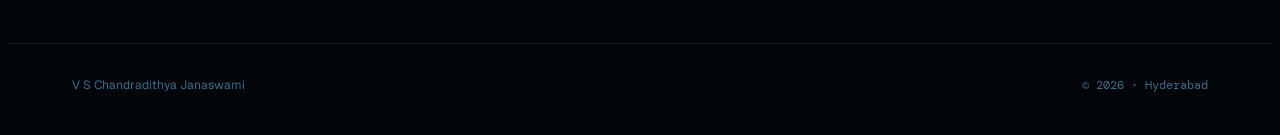
==== commit 802771ed: "Efficient rendering" ====
--- a/index.html
+++ b/index.html
@@ -1063,117 +1063,124 @@
 
   <script>
     (function(){
-      try {
-        const canvas = document.getElementById('tesseract-canvas');
-        if(!canvas) return;
-        if(!canvas.getContext){
-          const img = document.createElement('img');
-          img.src = 'tesseract.png';
-          img.className = 'hero-avatar';
-          canvas.replaceWith(img);
-          return;
-        }
-
-        const ctx = canvas.getContext('2d');
-        const W = 220, H = 220, cx = W/2, cy = H/2;
-
-        const verts4D = [];
-        for(let i=0;i<16;i++){
-          verts4D.push([
-            (i&1)?1:-1,
-            (i&2)?1:-1,
-            (i&4)?1:-1,
-            (i&8)?1:-1,
-          ]);
-        }
-
-        const edges = [];
-        for(let i=0;i<16;i++)
-          for(let j=i+1;j<16;j++)
-            if(((i^j)&((i^j)-1))===0 && (i^j)!==0)
-              edges.push([i,j]);
-
-        let t = 0;
-        let speed = 0.007;
-        let targetSpeed = 0.007;
-
-        canvas.addEventListener('mouseenter', () => targetSpeed = 0.001);
-        canvas.addEventListener('mouseleave', () => targetSpeed = 0.007);
-
-        function rot4D(v, a1, a2, a3, a4){
-          let [x,y,z,w] = v;
-          let nx,ny,nz,nw;
-          nx=x*Math.cos(a1)-y*Math.sin(a1); ny=x*Math.sin(a1)+y*Math.cos(a1); x=nx; y=ny;
-          nz=z*Math.cos(a2)-w*Math.sin(a2); nw=z*Math.sin(a2)+w*Math.cos(a2); z=nz; w=nw;
-          nx=x*Math.cos(a3)-z*Math.sin(a3); nz=x*Math.sin(a3)+z*Math.cos(a3); x=nx; z=nz;
-          ny=y*Math.cos(a4)-w*Math.sin(a4); nw=y*Math.sin(a4)+w*Math.cos(a4); y=ny; w=nw;
-          return [x,y,z,w];
-        }
-
-        function project(v){
-          const [x,y,z,w] = v;
-          const w4 = 1/(2.8-w);
-          const x3=x*w4, y3=y*w4, z3=z*w4;
-          const z4 = 1/(3.5-z3);
-          return [
-            cx + x3*z4*300,
-            cy + y3*z4*300,
-            w4
-          ];
-        }
-
-        function draw(){
-          ctx.clearRect(0,0,W,H);
-
-          ctx.beginPath();
-          ctx.arc(cx,cy,W/2,0,Math.PI*2);
-          ctx.fillStyle='#02050a';
-          ctx.fill();
-
-          speed += (targetSpeed - speed) * 0.04;
-          t += speed;
-
-          const proj = verts4D.map(v=>project(rot4D(v, t*0.7, t*0.5, t*0.3, t*0.4)));
-
-          ctx.shadowBlur = 0;
-          for(const [a,b] of edges){
-            const [x1,y1,d1] = proj[a];
-            const [x2,y2,d2] = proj[b];
-            const depth = (d1+d2)/2;
-            const alpha = 0.2 + depth*0.55;
-            ctx.beginPath();
-            ctx.moveTo(x1,y1);
-            ctx.lineTo(x2,y2);
-            ctx.strokeStyle = `rgba(255,255,255,${Math.min(alpha,0.75)})`;
-            ctx.lineWidth = 0.7 + depth*1.1;
-            ctx.stroke();
-          }
-
-          for(const [px,py,d] of proj){
-            ctx.beginPath();
-            ctx.arc(px,py,1+d*1.2,0,Math.PI*2);
-            ctx.fillStyle = `rgba(76,201,255,${0.5+d*0.4})`;
-            ctx.shadowColor = '#4cc9ff';
-            ctx.shadowBlur = 5;
-            ctx.fill();
-            ctx.shadowBlur = 0;
-          }
-
-          requestAnimationFrame(draw);
-        }
-
-        draw();
-
-      } catch(e) {
-        const canvas = document.getElementById('tesseract-canvas');
-        if(canvas){
-          const img = document.createElement('img');
-          img.src = 'tesseract.png';
-          img.className = 'hero-avatar';
-          canvas.replaceWith(img);
-        }
+  try {
+    const canvas = document.getElementById('tesseract-canvas');
+    if(!canvas) return;
+    if(!canvas.getContext){
+      const img = document.createElement('img');
+      img.src = 'tesseract.png';
+      img.className = 'hero-avatar';
+      canvas.replaceWith(img);
+      return;
+    }
+
+    const ctx = canvas.getContext('2d');
+    const W = 220, H = 220, cx = W/2, cy = H/2;
+
+    const verts4D = [];
+    for(let i=0;i<16;i++){
+      verts4D.push([
+        (i&1)?1:-1,
+        (i&2)?1:-1,
+        (i&4)?1:-1,
+        (i&8)?1:-1,
+      ]);
+    }
+
+    const edges = [];
+    for(let i=0;i<16;i++)
+      for(let j=i+1;j<16;j++)
+        if(((i^j)&((i^j)-1))===0 && (i^j)!==0)
+          edges.push([i,j]);
+
+    let t = 0;
+    let speed = 0.005;
+    let targetSpeed = 0.005;
+    let animRunning = true;
+
+    canvas.addEventListener('mouseenter', () => targetSpeed = 0.0003);
+    canvas.addEventListener('mouseleave', () => targetSpeed = 0.005);
+
+    const observer = new IntersectionObserver((entries) => {
+      animRunning = entries[0].isIntersecting;
+      if(animRunning) draw();
+    }, { threshold: 0.1 });
+    observer.observe(canvas);
+
+    function rot4D(v, a1, a2, a3, a4){
+      let [x,y,z,w] = v;
+      let nx,ny,nz,nw;
+      nx=x*Math.cos(a1)-y*Math.sin(a1); ny=x*Math.sin(a1)+y*Math.cos(a1); x=nx; y=ny;
+      nz=z*Math.cos(a2)-w*Math.sin(a2); nw=z*Math.sin(a2)+w*Math.cos(a2); z=nz; w=nw;
+      nx=x*Math.cos(a3)-z*Math.sin(a3); nz=x*Math.sin(a3)+z*Math.cos(a3); x=nx; z=nz;
+      ny=y*Math.cos(a4)-w*Math.sin(a4); nw=y*Math.sin(a4)+w*Math.cos(a4); y=ny; w=nw;
+      return [x,y,z,w];
+    }
+
+    function project(v){
+      const [x,y,z,w] = v;
+      const w4 = 1/(2.8-w);
+      const x3=x*w4, y3=y*w4, z3=z*w4;
+      const z4 = 1/(3.5-z3);
+      return [
+        cx + x3*z4*300,
+        cy + y3*z4*300,
+        w4
+      ];
+    }
+
+    function draw(){
+      ctx.clearRect(0,0,W,H);
+
+      ctx.beginPath();
+      ctx.arc(cx,cy,W/2,0,Math.PI*2);
+      ctx.fillStyle='#02050a';
+      ctx.fill();
+
+      speed += (targetSpeed - speed) * 0.04;
+      t += speed;
+
+      const proj = verts4D.map(v=>project(rot4D(v, t*0.7, t*0.5, t*0.3, t*0.4)));
+
+      ctx.shadowBlur = 0;
+      for(const [a,b] of edges){
+        const [x1,y1,d1] = proj[a];
+        const [x2,y2,d2] = proj[b];
+        const depth = (d1+d2)/2;
+        const alpha = 0.2 + depth*0.55;
+        ctx.beginPath();
+        ctx.moveTo(x1,y1);
+        ctx.lineTo(x2,y2);
+        ctx.strokeStyle = `rgba(255,255,255,${Math.min(alpha,0.75)})`;
+        ctx.lineWidth = 0.7 + depth*1.1;
+        ctx.stroke();
       }
-    })();
+
+      ctx.shadowColor = '#4cc9ff';
+      ctx.shadowBlur = 5;
+      for(const [px,py,d] of proj){
+        ctx.beginPath();
+        ctx.arc(px,py,1+d*1.2,0,Math.PI*2);
+        ctx.fillStyle = `rgba(76,201,255,${0.5+d*0.4})`;
+        ctx.fill();
+      }
+      ctx.shadowBlur = 0;
+
+      if(animRunning) requestAnimationFrame(draw);
+    }
+
+    draw();
+
+  } catch(e) {
+    const canvas = document.getElementById('tesseract-canvas');
+    if(canvas){
+      const img = document.createElement('img');
+      img.src = 'tesseract.png';
+      img.className = 'hero-avatar';
+      canvas.replaceWith(img);
+    }
+  }
+})();
     // Lazy-load terminal iframe only when scrolled into view
     const terminalIframe = document.getElementById('terminal-iframe');
     new IntersectionObserver((entries, observer) => {
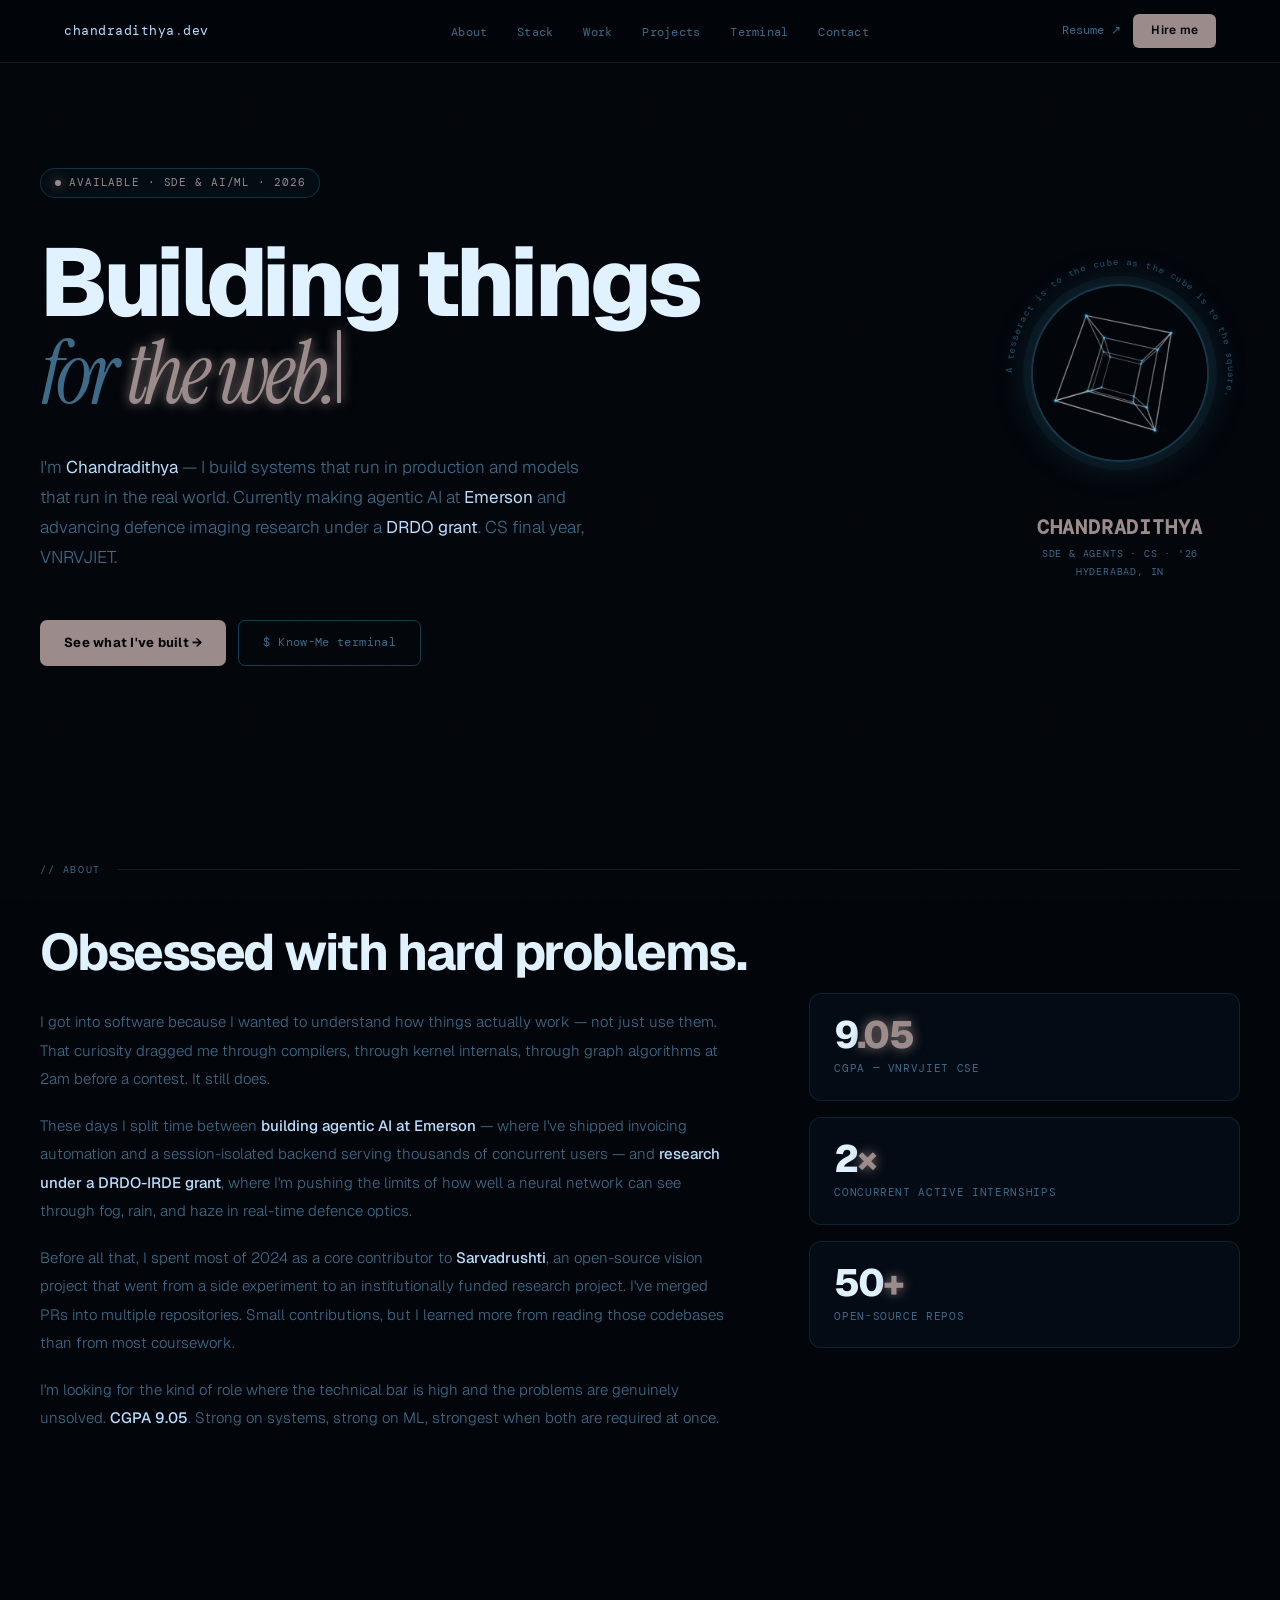
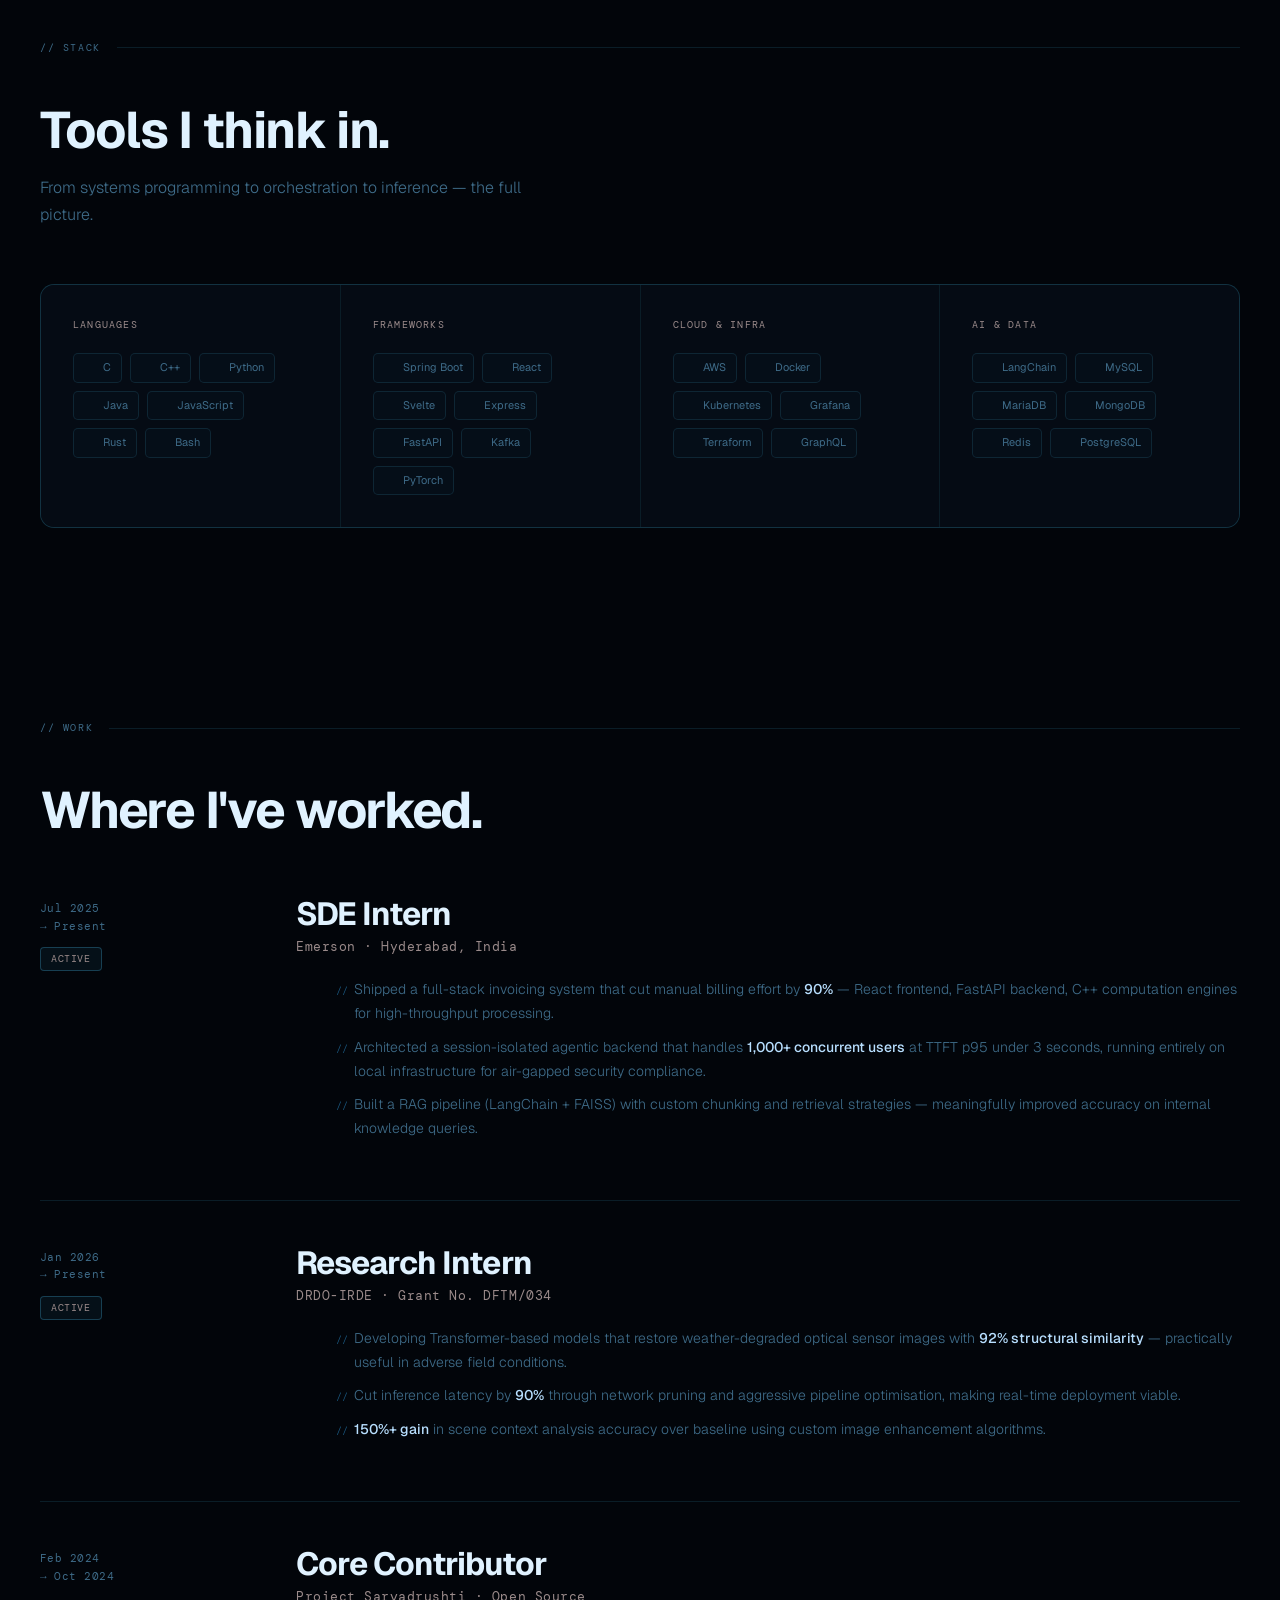
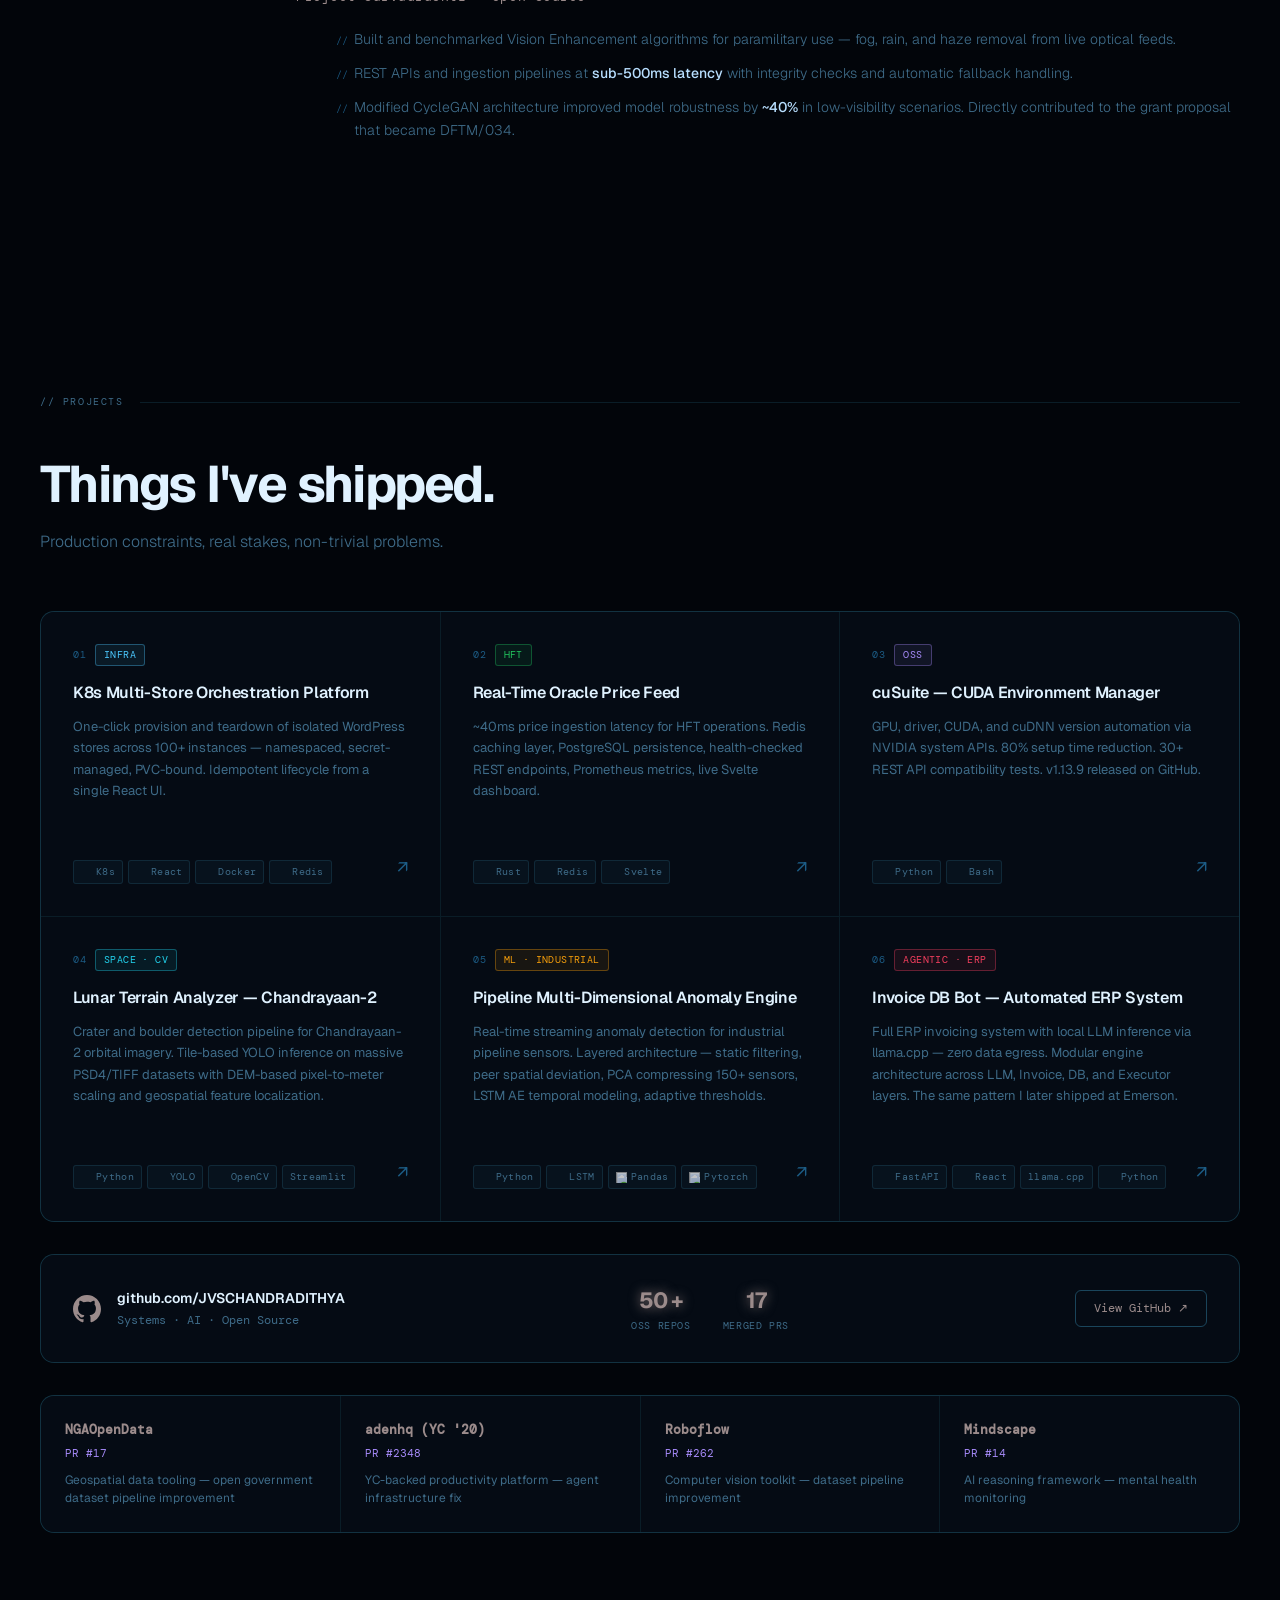
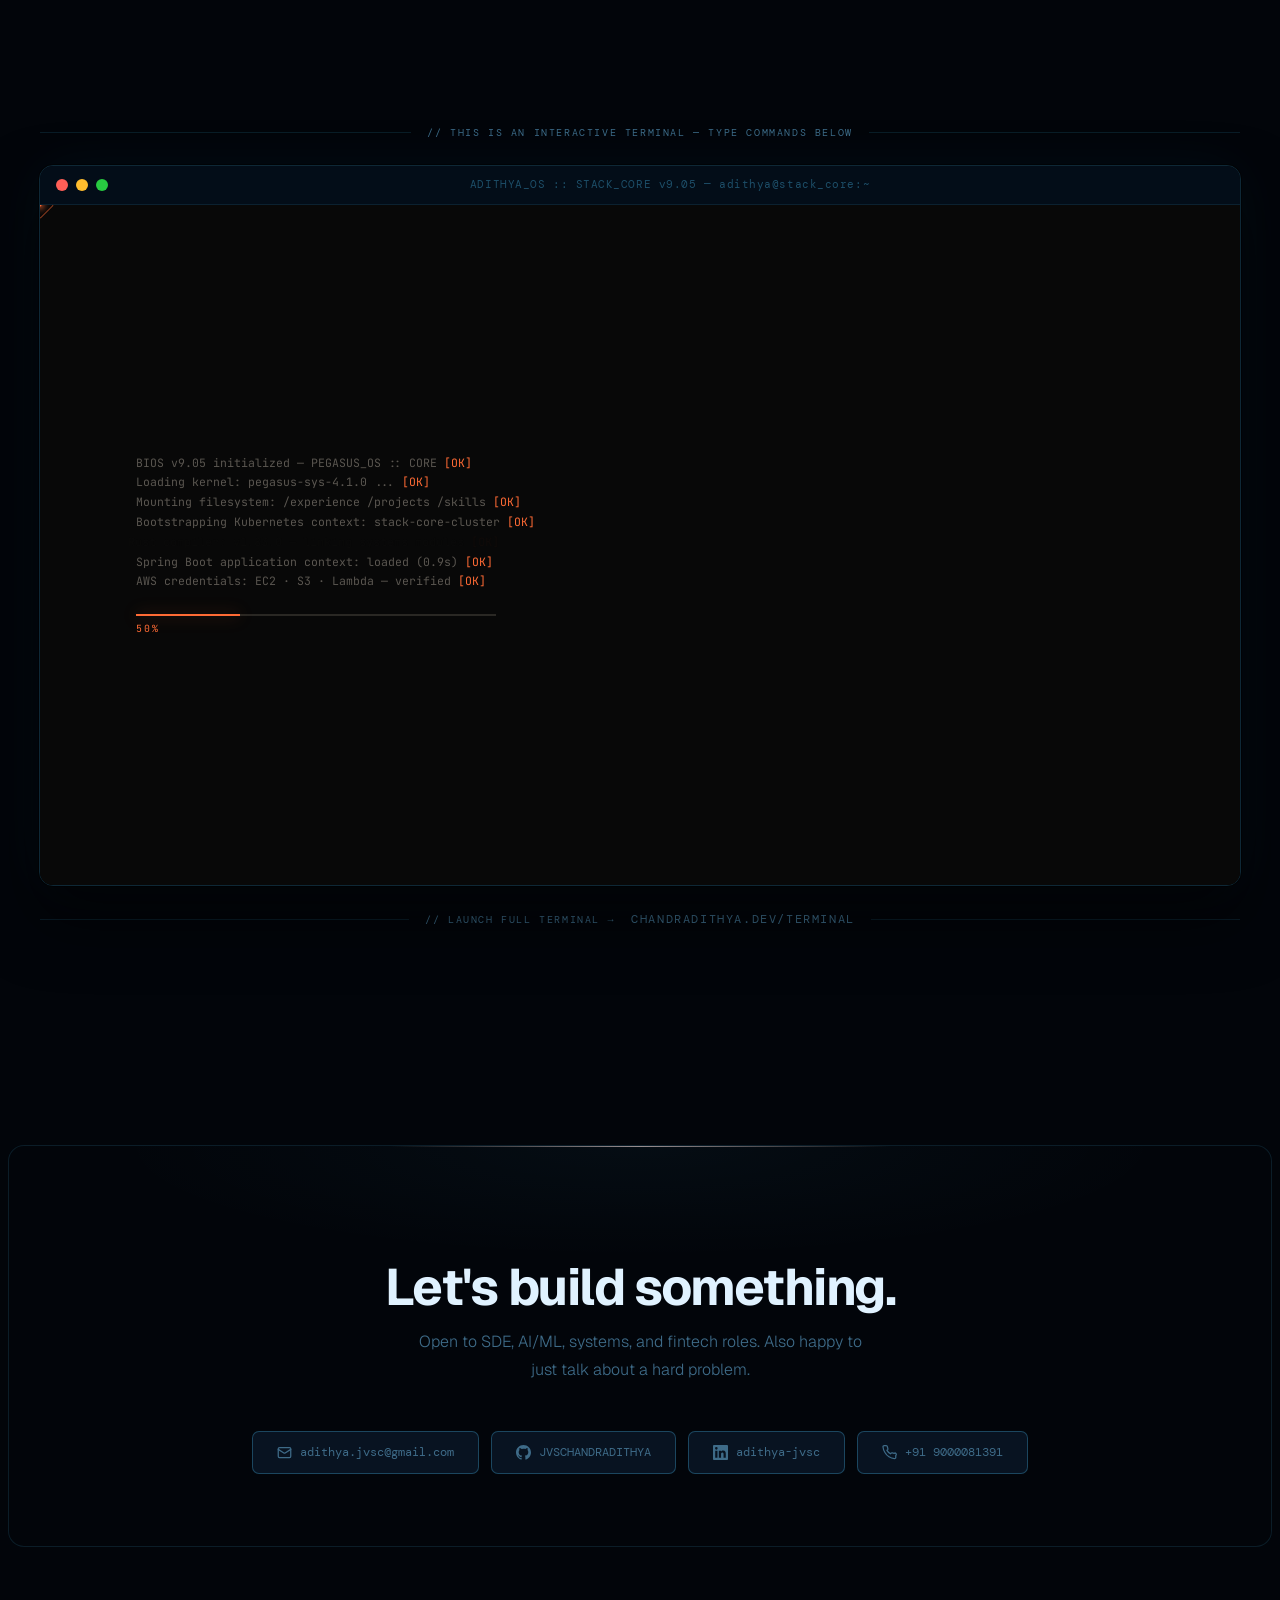
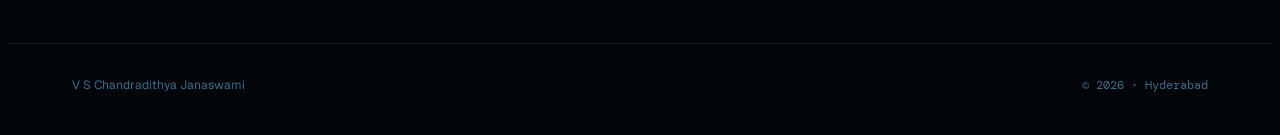
==== commit 6b1d81d1: "index.html" ====
--- a/index.html
+++ b/index.html
@@ -1094,12 +1094,12 @@
           edges.push([i,j]);
 
     let t = 0;
-    let speed = 0.005;
-    let targetSpeed = 0.005;
+    let speed = 0.003;
+    let targetSpeed = 0.003;
     let animRunning = true;
 
-    canvas.addEventListener('mouseenter', () => targetSpeed = 0.0003);
-    canvas.addEventListener('mouseleave', () => targetSpeed = 0.005);
+    canvas.addEventListener('mouseenter', () => targetSpeed = 0.0008);
+    canvas.addEventListener('mouseleave', () => targetSpeed = 0.003);
 
     const observer = new IntersectionObserver((entries) => {
       animRunning = entries[0].isIntersecting;
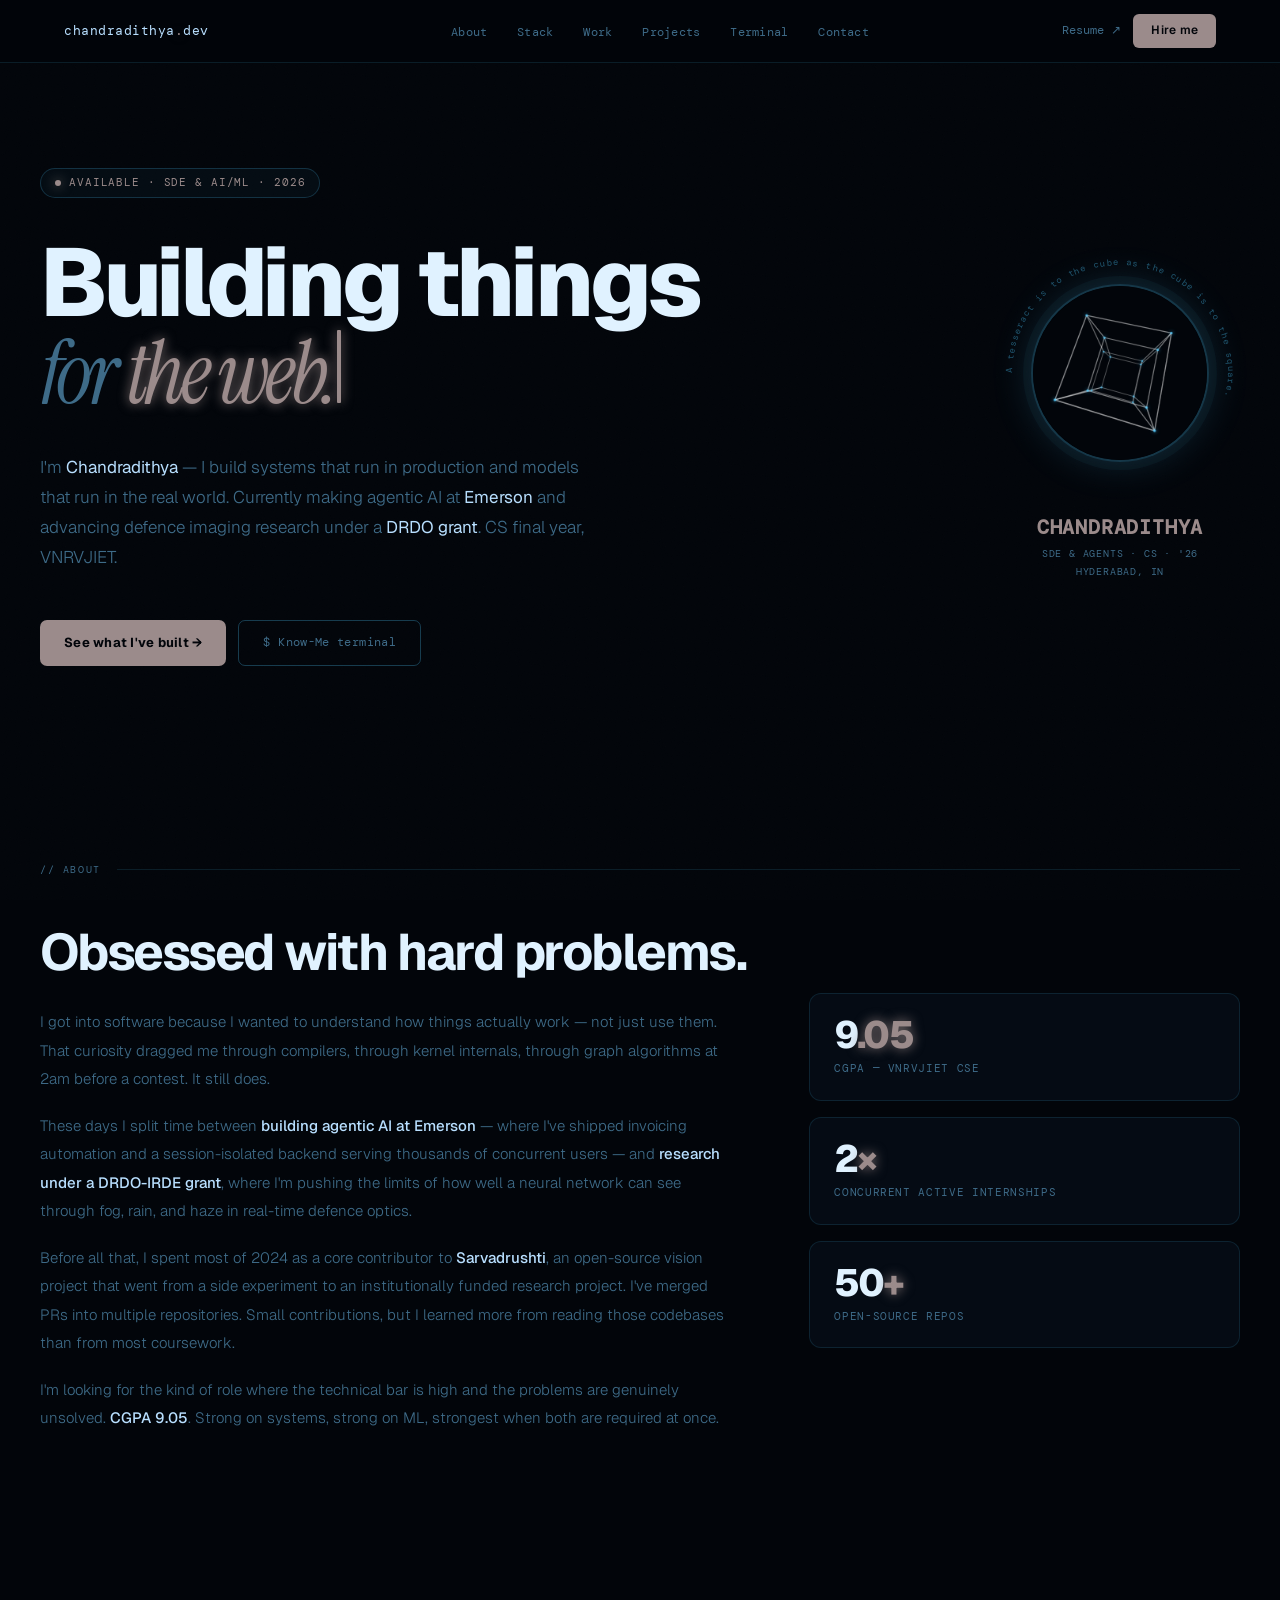
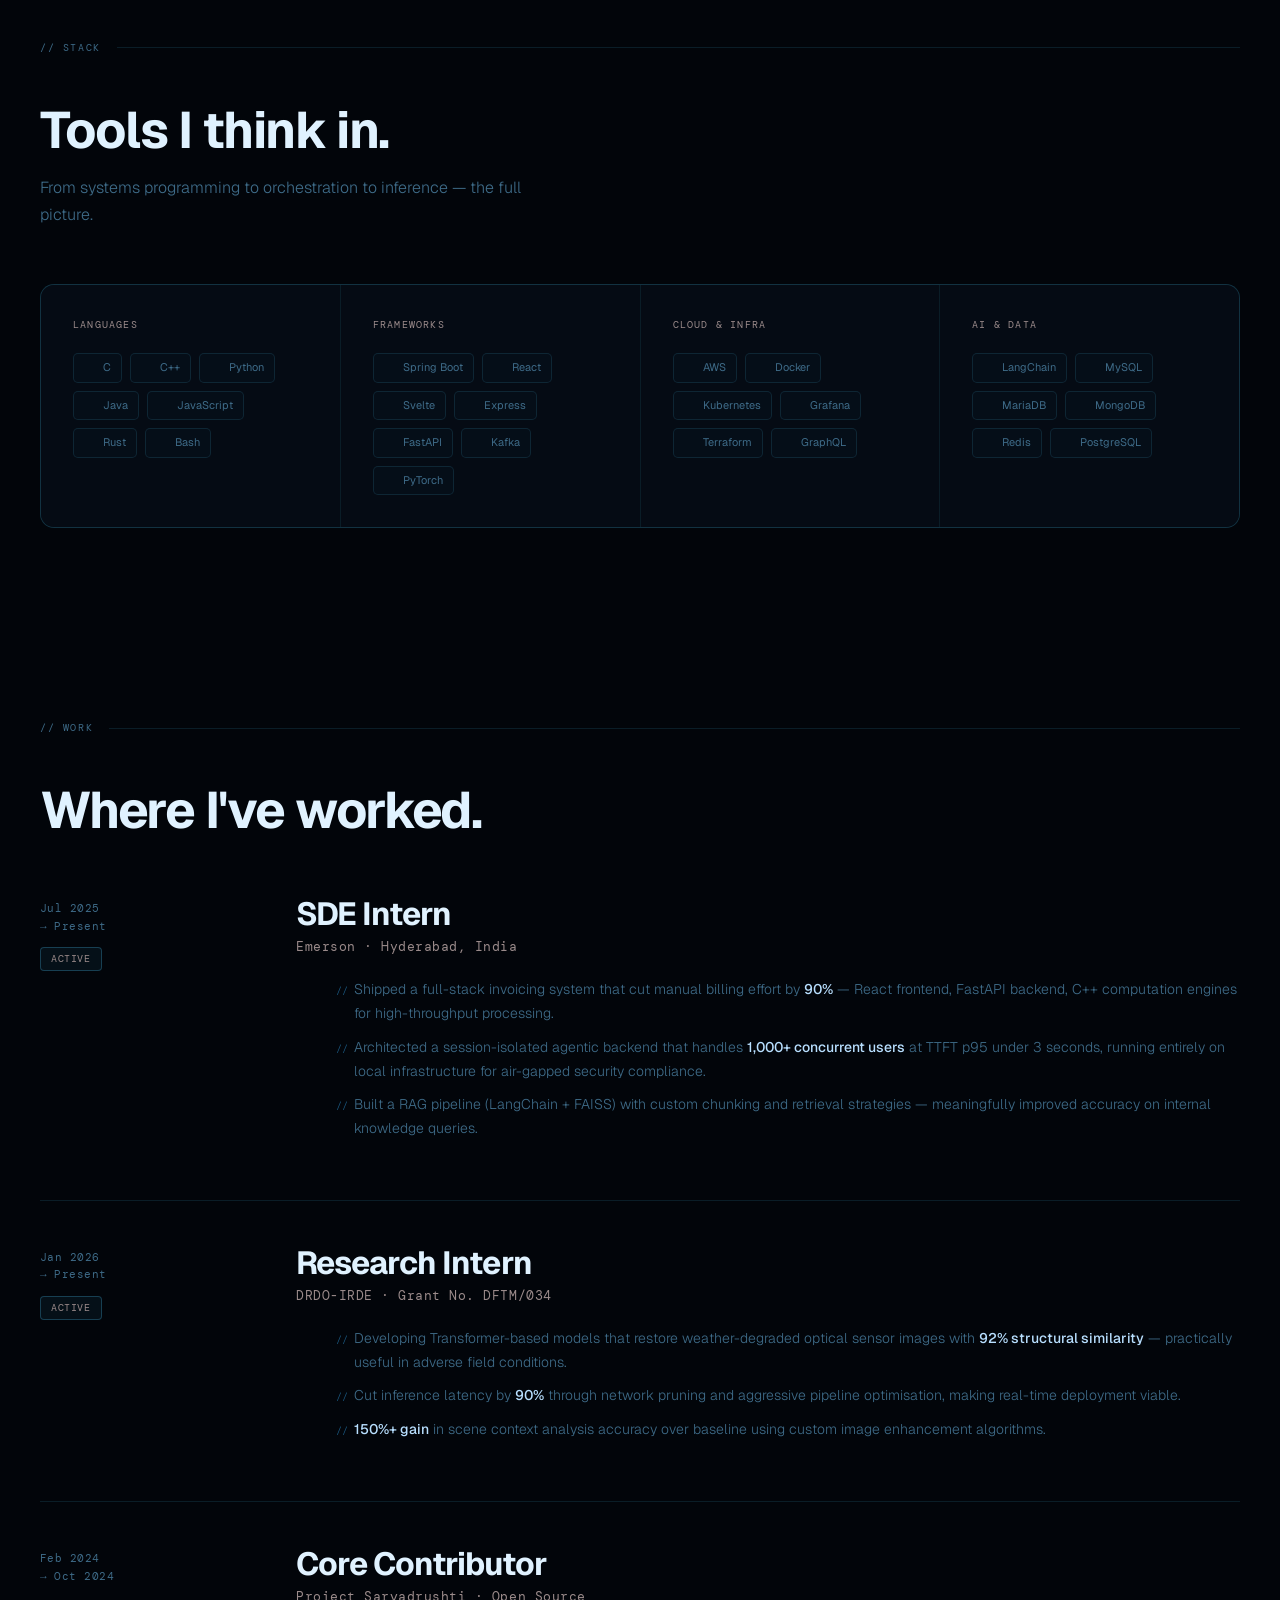
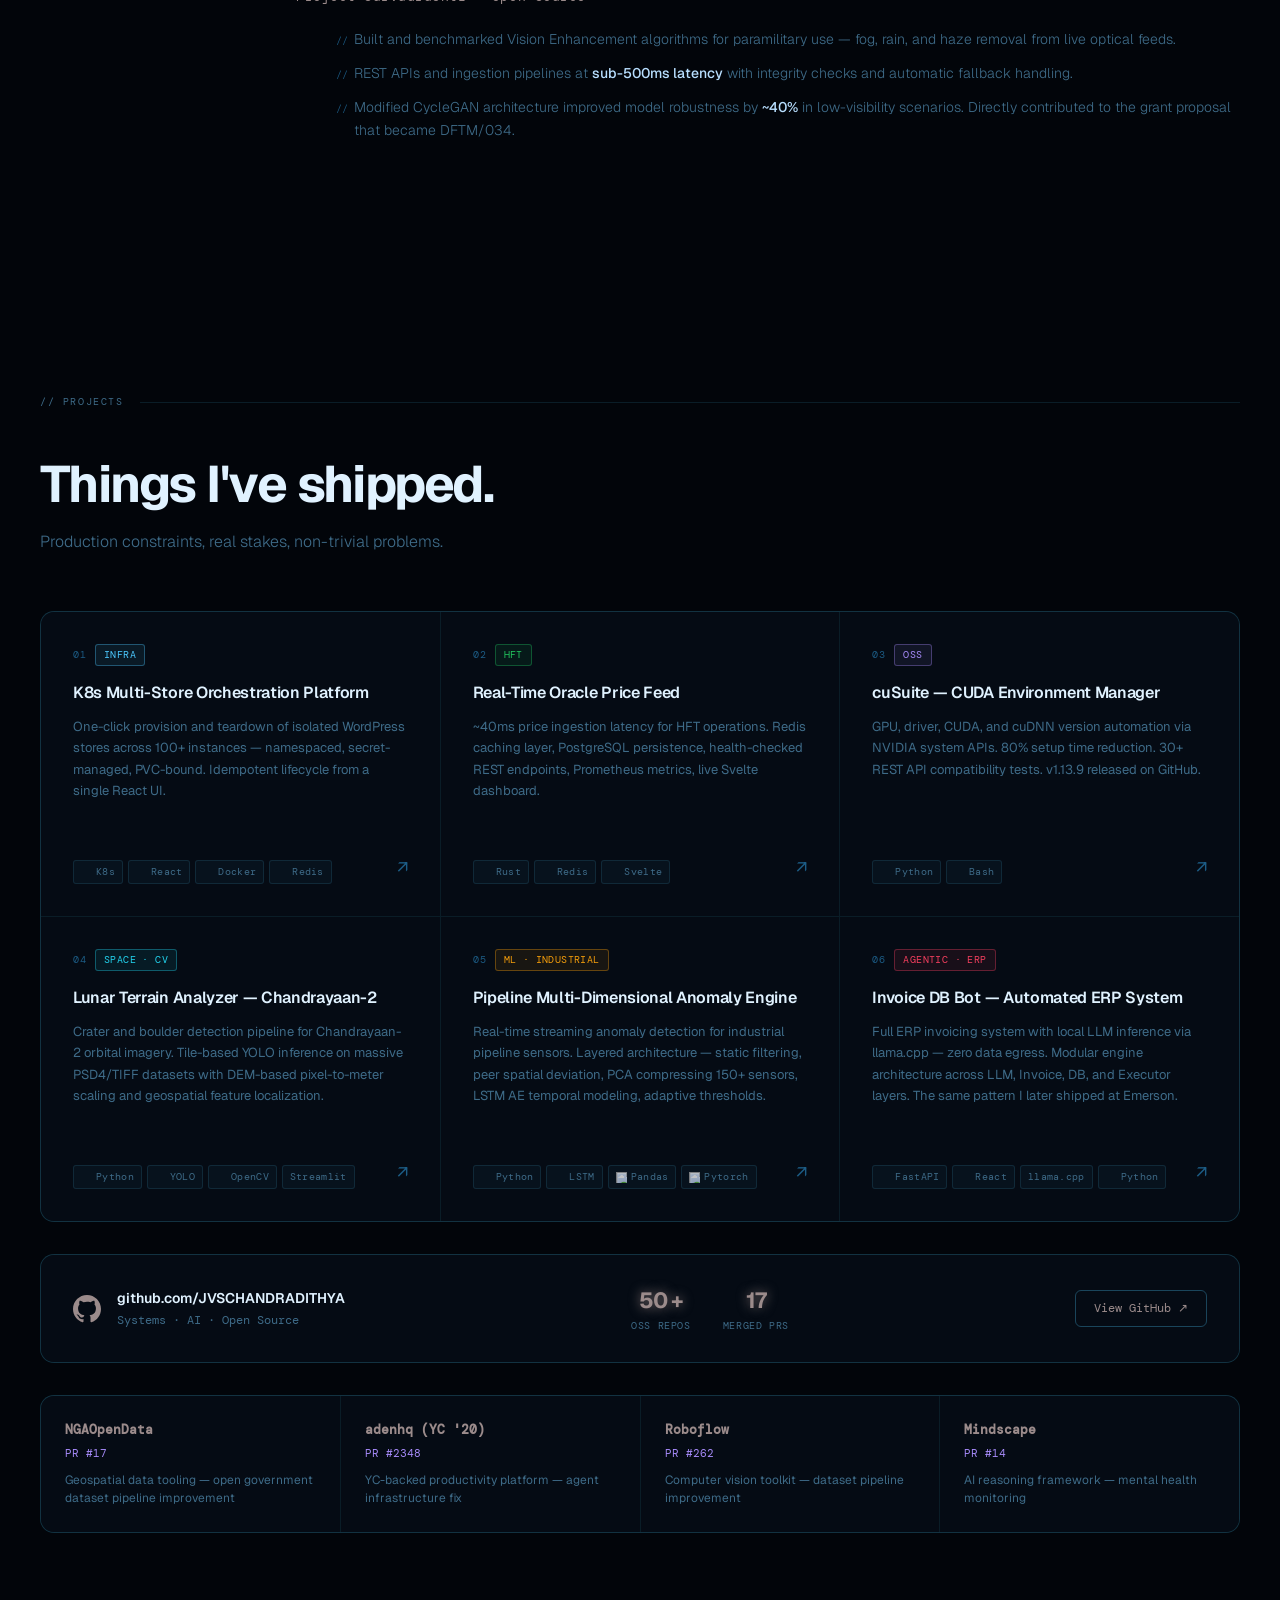
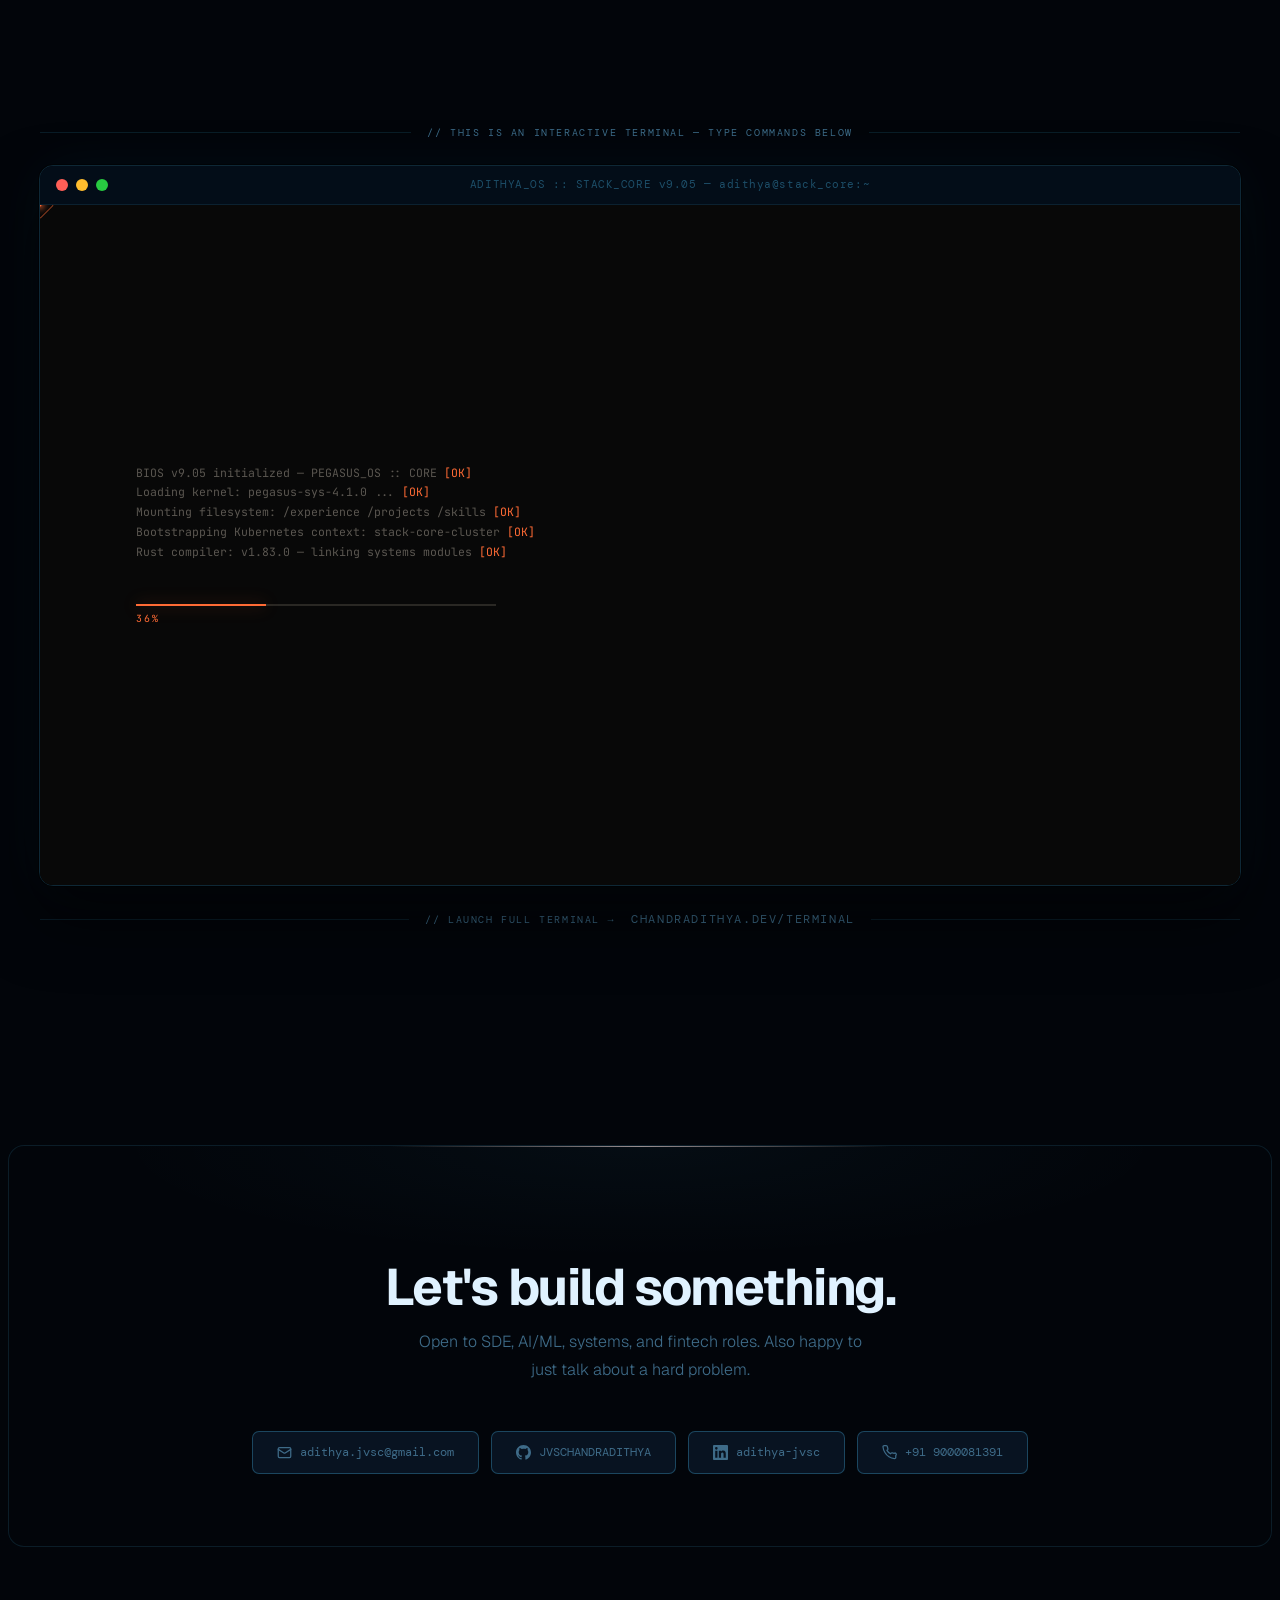
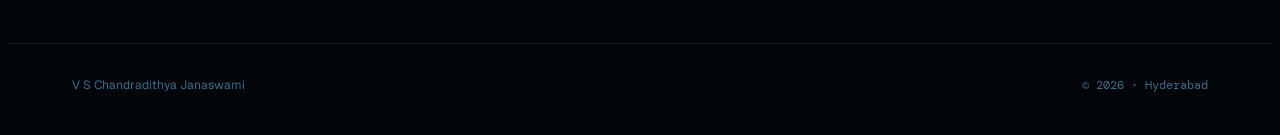
==== commit dcdeebfd: "Restructured" ====
--- a/index.html
+++ b/index.html
@@ -5,7 +5,7 @@
   <meta name="viewport" content="width=device-width, initial-scale=1.0"/>
   <title>Chandradithya Janaswami</title>
   <meta name="description" content="Chandradithya's personal portfolio. SDE & AI Engineer"/>
-  <link rel="icon" href="tess.png"/>
+  <link rel="icon" href="public/tess.png"/>
 
   <meta property="og:title" content="Chandradithya Janaswami">
   <meta property="og:description" content="SDE & AI Engineer">
@@ -1068,7 +1068,7 @@
     if(!canvas) return;
     if(!canvas.getContext){
       const img = document.createElement('img');
-      img.src = 'tesseract.png';
+      img.src = 'public/tesseract.png';
       img.className = 'hero-avatar';
       canvas.replaceWith(img);
       return;
@@ -1175,7 +1175,7 @@
     const canvas = document.getElementById('tesseract-canvas');
     if(canvas){
       const img = document.createElement('img');
-      img.src = 'tesseract.png';
+      img.src = 'public/tesseract.png';
       img.className = 'hero-avatar';
       canvas.replaceWith(img);
     }
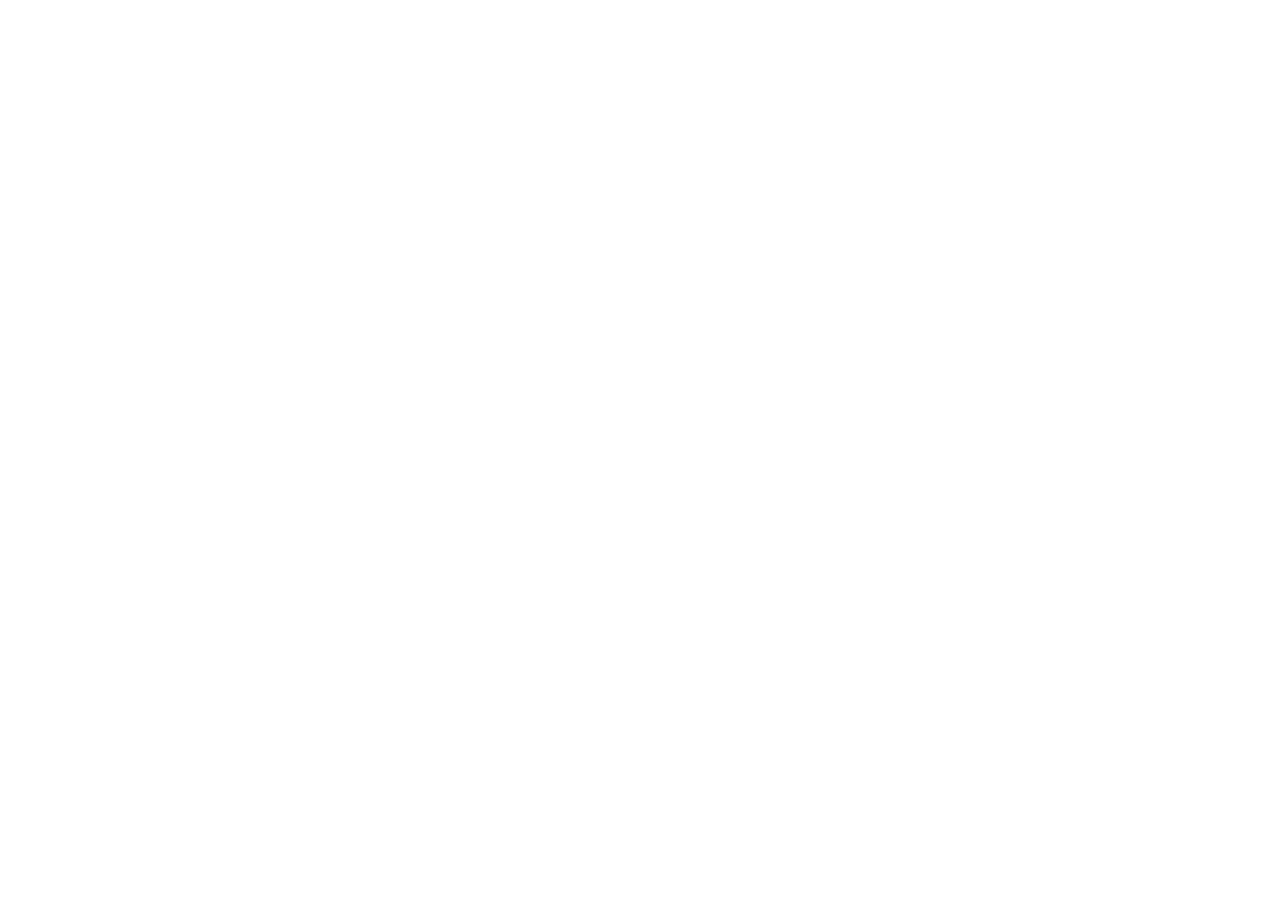
==== commit ad21718b: "redirect" ====
--- a/index.html
+++ b/index.html
@@ -1,1283 +1,13 @@
 <!DOCTYPE html>
-<html lang="en">
+<html>
 <head>
-  <meta charset="UTF-8"/>
-  <meta name="viewport" content="width=device-width, initial-scale=1.0"/>
-  <title>Chandradithya Janaswami</title>
-  <meta name="description" content="Chandradithya's personal portfolio. SDE & AI Engineer"/>
-  <link rel="icon" href="public/tess.png"/>
-
-  <meta property="og:title" content="Chandradithya Janaswami">
-  <meta property="og:description" content="SDE & AI Engineer">
-  <meta property="og:image" content="https://chandradithya.dev/tess.png">
-  <meta property="og:type" content="website">
-
-  <link rel="preconnect" href="https://fonts.googleapis.com">
-  <link rel="preconnect" href="https://fonts.gstatic.com" crossorigin>
-  <link href="https://fonts.googleapis.com/css2?family=DM+Mono:ital,wght@0,300;0,400;0,500;1,300&family=Geist:wght@100;200;300;400;500;600;700;800;900&family=Instrument+Serif:ital@0;1&display=swap" rel="stylesheet">
-  <style>
-    :root {
-      /* ── Blue palette (matches terminal) ── */
-      --bg:     #02050a;
-      --bg1:    #050b14;
-      --bg2:    #081321;
-      --bg3:    #0c1e32;
-
-      --accent:  #9b8b8b;
-      --accent2: #2aa8e8;
-      --dim:     #1c5c85;
-      --amber:   #7dd3fc;
-      --red:     #ff5c7c;
-      --blue:    #60a5fa;
-      --violet:  #a78bfa;
-
-      --text:   #b8dfff;
-      --muted:  #3e6b88;
-      --faint:  #1e3a52;
-
-      --border:       rgba(76,201,255,0.12);
-      --border-hover: rgba(76,201,255,0.28);
-      --glow:    0 0 12px #7e7171;
-      --glow-lg: 0 0 40px rgba(76,201,255,0.18);
-
-      --pad: clamp(24px, 5vw, 80px);
-    }
-
-    html { scroll-behavior: smooth; }
-
-    body {
-      background: var(--bg); color: var(--text);
-      font-family: 'Geist', sans-serif; font-size: 15px; line-height: 1.6;
-      -webkit-font-smoothing: antialiased; overflow-x: hidden;
-    }
-
-    /* Noise grain */
-    body::before {
-      content: ''; position: fixed; inset: 0;
-      background-image: url("data:image/svg+xml,%3Csvg viewBox='0 0 256 256' xmlns='http://www.w3.org/2000/svg'%3E%3Cfilter id='n'%3E%3CfeTurbulence type='fractalNoise' baseFrequency='0.85' numOctaves='4' stitchTiles='stitch'/%3E%3C/filter%3E%3Crect width='100%25' height='100%25' filter='url(%23n)' opacity='0.035'/%3E%3C/svg%3E");
-      background-size: 200px; pointer-events: none; z-index: 0; opacity: 0.5;
-    }
-
-    /* Ambient glow blobs */
-    .blob {
-      position: fixed; border-radius: 50%; pointer-events: none; z-index: 0;
-      filter: blur(80px);
-    }
-    .blob-1 {
-      width: 600px; height: 600px;
-      background: radial-gradient(circle, rgba(76,201,255,0.06) 0%, transparent 70%);
-      top: -200px; right: -150px;
-    }
-    .blob-2 {
-      width: 400px; height: 400px;
-      background: radial-gradient(circle, rgba(42,168,232,0.04) 0%, transparent 70%);
-      bottom: 20%; left: -100px;
-    }
-
-    /* ══════════════════════════════
-       NAVBAR
-    ══════════════════════════════ */
-    nav {
-      position: fixed; top: 0; left: 0; right: 0; z-index: 100;
-      height: 62px;
-      background: rgba(2,5,10,0.92);
-      backdrop-filter: blur(24px); -webkit-backdrop-filter: blur(24px);
-      border-bottom: 1px solid var(--border);
-    }
-    .nav-inner {
-      display: flex; align-items: center; justify-content: space-between;
-      height: 100%; padding: 0 var(--pad);
-    }
-    .nav-logo {
-      font-family: 'DM Mono', monospace; font-size: 13px; font-weight: 400;
-      color: var(--text); text-decoration: none; letter-spacing: 0.04em;
-      flex-shrink: 0;
-    }
-    .nav-logo .dot { color: var(--accent); text-shadow: var(--glow); }
-
-    .nav-center {
-      display: flex; align-items: center; gap: 2px; list-style: none;
-      position: absolute; left: 50%; transform: translateX(-50%);
-    }
-    .nav-center a {
-      font-size: 12px; color: var(--muted); text-decoration: none;
-      padding: 6px 14px; border-radius: 6px; transition: color 0.2s, background 0.2s;
-      letter-spacing: 0.02em; font-family: 'DM Mono', monospace;
-    }
-    .nav-center a:hover { color: var(--text); background: rgba(76,201,255,0.06); }
-    .nav-center a.active { color: var(--accent); background: rgba(76,201,255,0.08); }
-
-    .nav-right { display: flex; align-items: center; gap: 12px; flex-shrink: 0; }
-    .nav-link-sm {
-      font-size: 12px; color: var(--muted); text-decoration: none;
-      font-family: 'DM Mono', monospace; transition: color 0.2s;
-    }
-    .nav-link-sm:hover { color: var(--accent); }
-    .nav-cta {
-      font-size: 12px; font-weight: 600; padding: 7px 18px;
-      background: var(--accent); color: #02050a; border-radius: 6px;
-      text-decoration: none; transition: all 0.2s; letter-spacing: 0.02em;
-    }
-    .nav-cta:hover { background: var(--amber); transform: translateY(-1px); box-shadow: var(--glow); }
-
-    .nav-hamburger {
-      display: none; flex-direction: column; gap: 5px;
-      cursor: pointer; background: none; border: none; padding: 4px;
-    }
-    .nav-hamburger span { display: block; width: 22px; height: 1.5px; background: var(--muted); transition: all 0.3s; }
-
-    .nav-drawer {
-      display: none; position: fixed; top: 62px; left: 0; right: 0;
-      background: rgba(2,5,10,0.98); backdrop-filter: blur(20px);
-      border-bottom: 1px solid var(--border);
-      flex-direction: column; padding: 16px var(--pad) 24px; gap: 4px; z-index: 99;
-    }
-    .nav-drawer.open { display: flex; }
-    .nav-drawer a { font-size: 14px; color: var(--muted); text-decoration: none; padding: 10px 12px; border-radius: 6px; transition: all 0.2s; font-family: 'DM Mono', monospace; }
-    .nav-drawer a:hover { color: var(--accent); background: rgba(76,201,255,0.06); }
-    .nav-drawer .drawer-cta { margin-top: 8px; padding: 10px 12px; background: var(--accent); color: #02050a; border-radius: 6px; font-weight: 700; text-align: center; }
-
-    /* ══════════════════════════════
-       LAYOUT
-    ══════════════════════════════ */
-    main { position: relative; z-index: 1; }
-    section { padding: 96px 0; width: 100%; }
-    .section-inner { max-width: 1200px; margin: 0 auto; }
-
-    .divider { padding: 0 var(--pad); }
-    .divider hr { border: none; border-top: 1px solid var(--border); max-width: 1200px; margin: 0 auto; }
-
-    /* ══════════════════════════════
-       SECTION LABELS + HEADINGS
-    ══════════════════════════════ */
-    .section-label {
-      font-family: 'DM Mono', monospace; font-size: 10px; text-transform: uppercase;
-      letter-spacing: 0.16em; color: var(--muted); margin-bottom: 48px;
-      display: flex; align-items: center; gap: 16px;
-    }
-    .section-label::after { content: ''; flex: 1; height: 1px; background: var(--border); }
-
-    h2 {
-      font-size: clamp(32px, 4vw, 54px); font-weight: 700;
-      letter-spacing: -0.03em; color: #e0f2ff; line-height: 1.05; margin-bottom: 14px;
-    }
-    .section-sub {
-      color: var(--muted); font-size: 16px; max-width: 520px;
-      line-height: 1.7; margin-bottom: 56px; font-weight: 300;
-    }
-
-    /* ══════════════════════════════
-       HERO — typing + profile image
-    ══════════════════════════════ */
-    #hero { padding-top: 160px; padding-bottom: 100px; }
-
-    .hero-grid {
-      display: grid;
-      grid-template-columns: 1fr auto;
-      gap: 64px; align-items: center;
-    }
-
-    .hero-tag {
-      display: inline-flex; align-items: center; gap: 8px;
-      font-size: 11px; font-family: 'DM Mono', monospace; letter-spacing: 0.08em;
-      color: var(--accent); text-transform: uppercase; margin-bottom: 36px;
-      padding: 5px 14px; border: 1px solid rgba(76,201,255,0.2); border-radius: 100px;
-      background: rgba(76,201,255,0.04);
-    }
-    .hero-tag::before {
-      content: ''; width: 6px; height: 6px; border-radius: 50%;
-      background: var(--accent); box-shadow: var(--glow);
-      animation: pulse 2s ease infinite;
-    }
-    @keyframes pulse { 0%,100%{opacity:1} 50%{opacity:0.3} }
-
-    .hero-heading {
-      font-size: clamp(52px, 7.5vw, 108px);
-      font-weight: 800; line-height: 1.0;
-      letter-spacing: -0.045em;
-      color: #e0f2ff;
-      margin-bottom: 0;
-    }
-    .hero-heading .line2 {
-      display: block; color: var(--muted); font-weight: 300;
-      font-family: 'Instrument Serif', serif; font-style: italic;
-      font-size: 0.9em;
-    }
-
-    /* typing word */
-    .typing-word {
-      color: var(--accent);
-      text-shadow: var(--glow);
-      position: relative;
-      white-space: nowrap;
-    }
-    .typing-cursor {
-      display: inline-block; width: 4px;
-      background: var(--accent);
-      animation: blink 0.9s step-end infinite;
-      vertical-align: baseline;
-      margin-left: 2px;
-      height: 0.85em;
-      border-radius: 1px;
-      box-shadow: var(--glow);
-    }
-    @keyframes blink { 50% { opacity: 0; } }
-
-    .hero-desc {
-      font-size: 17px; color: var(--muted);
-      max-width: 560px; line-height: 1.75; margin: 36px 0 48px; font-weight: 300;
-    }
-    .hero-desc strong { color: var(--text); font-weight: 400; }
-    .hero-desc a { color: var(--accent); text-decoration: none; border-bottom: 1px solid rgba(76,201,255,0.3); transition: border-color 0.2s; }
-    .hero-desc a:hover { border-color: var(--accent); }
-
-    .hero-actions { display: flex; gap: 12px; flex-wrap: wrap; }
-
-    .btn-primary {
-      display: inline-flex; align-items: center; gap: 8px; padding: 12px 24px;
-      background: var(--accent); color: #02050a; font-size: 13px; font-weight: 700;
-      border-radius: 7px; text-decoration: none; transition: all 0.2s; letter-spacing: 0.02em;
-    }
-    .btn-primary:hover { background: var(--amber); transform: translateY(-1px); box-shadow: var(--glow); }
-
-    .btn-ghost {
-      display: inline-flex; align-items: center; gap: 8px; padding: 12px 24px;
-      border: 1px solid var(--border-hover); color: var(--muted); font-size: 12px;
-      border-radius: 7px; text-decoration: none; cursor: pointer; background: transparent;
-      transition: all 0.2s; font-family: 'DM Mono', monospace; letter-spacing: 0.03em;
-    }
-    .btn-ghost:hover { color: var(--accent); border-color: var(--accent); background: rgba(76,201,255,0.04); }
-
-    /* Profile image */
-    .hero-image-wrap {
-      display: flex; flex-direction: column; align-items: center; gap: 16px;
-      flex-shrink: 0;
-    }
-    .hero-avatar {
-      width: 220px; height: 220px; border-radius: 50%;
-      border: 2px solid rgba(76,201,255,0.25);
-      box-shadow: 0 0 0 8px rgba(76,201,255,0.04), var(--glow-lg);
-      object-fit: cover; display: block;
-      background: var(--bg2);
-      /* If no image — shows initials */
-      position: relative; overflow: hidden;
-    }
-    .avatar-placeholder {
-      width: 220px; height: 220px; border-radius: 50%;
-      border: 2px solid rgba(76,201,255,0.25);
-      box-shadow: 0 0 0 8px rgba(76,201,255,0.04), var(--glow-lg);
-      background: var(--bg2);
-      display: flex; align-items: center; justify-content: center;
-      font-family: 'Instrument Serif', serif; font-size: 52px; font-style: italic;
-      color: var(--accent); opacity: 0.8;
-    }
-    .hero-image-meta {
-      text-align: center;
-      font-family: 'DM Mono', monospace; font-size: 10px;
-      color: var(--muted); letter-spacing: 0.08em; text-transform: uppercase;
-      line-height: 1.8;
-    }
-    .hero-image-meta b { color: var(--accent); display: block; font-size: 20px; }
-
-    /* ══════════════════════════════
-       ABOUT
-    ══════════════════════════════ */
-    .about-grid {
-      display: grid; grid-template-columns: 1.6fr 1fr; gap: 80px; align-items: start;
-    }
-    .about-text { color: var(--muted); font-size: 15px; line-height: 1.9; font-weight: 300; }
-    .about-text p+p { margin-top: 18px; }
-    .about-text strong { color: var(--text); font-weight: 500; }
-
-    .about-sidebar { display: flex; flex-direction: column; gap: 16px; }
-    .stat {
-      padding: 22px 24px; border: 1px solid var(--border); border-radius: 12px;
-      background: var(--bg1); transition: border-color 0.2s, background 0.2s;
-    }
-    .stat:hover { border-color: var(--border-hover); background: var(--bg2); box-shadow: var(--glow-lg); }
-    .stat-num { font-size: 38px; font-weight: 800; color: #e0f2ff; letter-spacing: -0.05em; line-height: 1; margin-bottom: 6px; }
-    .stat-num span { color: var(--accent); text-shadow: var(--glow); }
-    .stat-label { font-size: 11px; color: var(--muted); font-family: 'DM Mono', monospace; letter-spacing: 0.06em; text-transform: uppercase; }
-
-    /* ══════════════════════════════
-       SKILLS
-    ══════════════════════════════ */
-    .skills-grid {
-      display: grid; grid-template-columns: repeat(4,1fr);
-      gap: 1px; border: 1px solid var(--border); border-radius: 14px;
-      overflow: hidden; background: var(--border);
-    }
-    .skill-group { background: var(--bg1); padding: 32px; transition: background 0.2s; }
-    .skill-group:hover { background: var(--bg2); }
-    .skill-group-name {
-      font-family: 'DM Mono', monospace; font-size: 10px; text-transform: uppercase;
-      letter-spacing: 0.12em; color: var(--accent); margin-bottom: 20px;
-    }
-    .skill-pills { display: flex; flex-wrap: wrap; gap: 8px; }
-    .skill-pill {
-      display: inline-flex; align-items: center; gap: 6px; padding: 5px 10px;
-      border: 1px solid var(--border); border-radius: 5px; font-size: 11px;
-      color: var(--muted); background: rgba(76,201,255,0.02); transition: all 0.2s;
-    }
-    .skill-pill:hover { border-color: var(--border-hover); color: var(--text); background: rgba(76,201,255,0.06); }
-    .skill-pill img { width: 13px; height: 13px; object-fit: contain; opacity: 0.8; }
-
-    /* ══════════════════════════════
-       EXPERIENCE — bigger role headings
-    ══════════════════════════════ */
-    .exp-item {
-      display: grid; grid-template-columns: 200px 1fr; gap: 56px;
-      padding: 44px 0; border-bottom: 1px solid var(--border);
-    }
-    .exp-item:last-child { border-bottom: none; }
-    .exp-meta { padding-top: 4px; }
-    .exp-date { font-family: 'DM Mono', monospace; font-size: 11px; color: var(--muted); letter-spacing: 0.04em; margin-bottom: 10px; line-height: 1.6; }
-    .exp-badge {
-      display: inline-block; font-size: 10px; padding: 3px 10px;
-      border: 1px solid rgba(76,201,255,0.25); border-radius: 4px;
-      color: var(--accent); background: rgba(76,201,255,0.06);
-      font-family: 'DM Mono', monospace; letter-spacing: 0.06em; text-transform: uppercase;
-    }
-    .exp-role {
-      font-size: clamp(22px, 3vw, 32px);
-      font-weight: 700; color: #e0f2ff;
-      letter-spacing: -0.03em; margin-bottom: 6px; line-height: 1.1;
-    }
-    .exp-company {
-      font-size: 13px; color: var(--accent); margin-bottom: 20px;
-      font-family: 'DM Mono', monospace; letter-spacing: 0.04em;
-    }
-    .exp-bullets { list-style: none; display: flex; flex-direction: column; gap: 10px; }
-    .exp-bullets li {
-      font-size: 14px; color: var(--muted); line-height: 1.7; font-weight: 300;
-      padding-left: 18px; position: relative;
-    }
-    .exp-bullets li::before { content: '//'; position: absolute; left: 0; color: var(--dim); font-family: 'DM Mono', monospace; font-size: 10px; top: 4px; }
-    .exp-bullets strong { color: var(--text); font-weight: 500; }
-
-    /* ══════════════════════════════
-       PROJECTS — card grid with GitHub
-    ══════════════════════════════ */
-    .projects-grid {
-      display: grid; grid-template-columns: repeat(3, 1fr);
-      gap: 1px; border: 1px solid var(--border); border-radius: 14px;
-      overflow: hidden; background: var(--border);
-    }
-    .project-card {
-      background: var(--bg1); padding: 32px;
-      display: flex; flex-direction: column; justify-content: space-between;
-      text-decoration: none; transition: background 0.2s; min-height: 240px;
-      position: relative;
-    }
-    .project-card:hover { background: var(--bg2); }
-    .project-card:hover .project-arrow { transform: translate(3px,-3px); color: var(--accent); }
-    .project-card:hover .project-title { color: var(--accent); }
-
-    .project-top {}
-    .project-meta { display: flex; align-items: center; gap: 8px; margin-bottom: 14px; }
-    .project-num { font-family: 'DM Mono', monospace; font-size: 10px; color: var(--dim); letter-spacing: 0.1em; }
-    .project-tag {
-      font-size: 10px; padding: 2px 8px; border-radius: 3px;
-      border: 1px solid var(--border); color: var(--muted);
-      font-family: 'DM Mono', monospace; letter-spacing: 0.04em;
-      text-transform: uppercase;
-    }
-    .project-tag.live { border-color: rgba(76,201,255,0.3); color: var(--accent); background: rgba(76,201,255,0.06); }
-    .project-tag.oss  { border-color: rgba(167,139,250,0.3); color: var(--violet); background: rgba(167,139,250,0.06); }
-
-    /* LIVE */
-    .project-tag.live {
-      border-color: rgba(76,201,255,0.35);
-      color: #4cc9ff;
-      background: rgba(76,201,255,0.08);
-    }
-
-    /* OPEN SOURCE */
-    .project-tag.oss {
-      border-color: rgba(167,139,250,0.35);
-      color: #a78bfa;
-      background: rgba(167,139,250,0.08);
-    }
-
-    /* INFRASTRUCTURE */
-    .project-tag.infra {
-      border-color: rgba(120,144,156,0.35);
-      color: #90a4ae;
-      background: rgba(120,144,156,0.08);
-    }
-
-    /* HIGH FREQUENCY TRADING */
-    .project-tag.hft {
-      border-color: rgba(34,197,94,0.35);
-      color: #22c55e;
-      background: rgba(34,197,94,0.08);
-    }
-
-    /* SPACE */
-    .project-tag.space {
-      border-color: rgba(34,211,238,0.35);
-      color: #22d3ee;
-      background: rgba(34,211,238,0.08);
-    }
-
-    /* ML INDUSTRIAL */
-    .project-tag.ml-industrial {
-      border-color: rgba(245,158,11,0.35);
-      color: #f59e0b;
-      background: rgba(245,158,11,0.08);
-    }
-
-    /* AGENTIC ERP */
-    .project-tag.agentic-erp {
-      border-color: rgba(244,63,94,0.35);
-      color: #f43f5e;
-      background: rgba(244,63,94,0.08);
-    }
-
-    .project-title { font-size: 16px; font-weight: 600; color: #e0f2ff; letter-spacing: -0.02em; margin-bottom: 10px; transition: color 0.2s; }
-    .project-desc { font-size: 13px; color: var(--muted); line-height: 1.65; }
-
-    .project-bottom { margin-top: 20px; display: flex; align-items: flex-end; justify-content: space-between; }
-    .project-tech { display: flex; flex-wrap: wrap; gap: 5px; }
-    .tech-pill {
-      display: inline-flex; align-items: center; gap: 4px;
-      font-size: 10px; font-family: 'DM Mono', monospace; padding: 3px 7px;
-      border-radius: 3px; background: rgba(76,201,255,0.04);
-      color: var(--muted); border: 1px solid var(--border); letter-spacing: 0.03em;
-    }
-    .tech-pill img { width: 11px; height: 11px; object-fit: contain; opacity: 0.75; }
-    .project-arrow { font-size: 18px; color: var(--dim); transition: transform 0.2s, color 0.2s; flex-shrink: 0; margin-left: 8px; }
-
-    /* GitHub stats card */
-    .github-strip {
-      margin-top: 1px;
-      background: var(--border);
-    }
-    .github-card {
-      background: var(--bg1); padding: 28px 32px;
-      display: flex; align-items: center; justify-content: space-between; flex-wrap: wrap; gap: 24px;
-      text-decoration: none; transition: background 0.2s;
-    }
-    .github-card:hover { background: var(--bg2); }
-    .github-info { display: flex; align-items: center; gap: 16px; }
-    .github-icon { font-size: 24px; }
-    .github-label { font-size: 14px; font-weight: 600; color: #e0f2ff; margin-bottom: 2px; }
-    .github-sub { font-size: 12px; color: var(--muted); font-family: 'DM Mono', monospace; }
-    .github-stats { display: flex; gap: 32px; }
-    .gh-stat { text-align: center; }
-    .gh-stat-num { font-size: 22px; font-weight: 700; color: var(--accent); letter-spacing: -0.04em; text-shadow: var(--glow); }
-    .gh-stat-label { font-size: 10px; color: var(--muted); font-family: 'DM Mono', monospace; text-transform: uppercase; letter-spacing: 0.06em; }
-    .github-cta {
-      font-size: 12px; color: var(--accent); border: 1px solid rgba(76,201,255,0.3);
-      padding: 8px 18px; border-radius: 6px; font-family: 'DM Mono', monospace;
-      transition: all 0.2s;
-    }
-    .github-card:hover .github-cta { background: rgba(76,201,255,0.08); }
-
-    /* Open source contributions row */
-    .oss-grid {
-      display: grid; grid-template-columns: repeat(4, 1fr);
-      gap: 1px; border: 1px solid var(--border); border-radius: 14px;
-      overflow: hidden; background: var(--border);
-      margin-top: 32px;
-    }
-    .oss-card {
-      background: var(--bg1); padding: 24px;
-      text-decoration: none; transition: background 0.2s;
-    }
-    .oss-card:hover { background: var(--bg2); }
-    .oss-repo { font-size: 13px; font-weight: 600; color: var(--accent); margin-bottom: 4px; font-family: 'DM Mono', monospace; }
-    .oss-pr { font-size: 11px; color: var(--violet); margin-bottom: 8px; font-family: 'DM Mono', monospace; }
-    .oss-desc { font-size: 12px; color: var(--muted); line-height: 1.55; }
-
-    /* ══════════════════════════════
-       TERMINAL
-    ══════════════════════════════ */
-    #terminal-section { padding: 96px 0; width: 100%; }
-    .terminal-label {
-      font-family: 'DM Mono', monospace; font-size: 10px; text-transform: uppercase;
-      letter-spacing: 0.16em; color: var(--muted); margin-bottom: 24px;
-      display: flex; align-items: center; gap: 16px;
-      max-width: 1200px; margin-left: auto; margin-right: auto;
-    }
-    .terminal-label::before, .terminal-label::after { content: ''; flex: 1; height: 1px; background: var(--border); }
-
-    .terminal-wrapper {
-      max-width: 1200px; margin: 0 auto;
-      border: 1px solid rgba(76,201,255,0.18); border-radius: 14px; overflow: hidden;
-      box-shadow: 0 0 0 1px rgba(0,0,0,0.5), 0 32px 64px rgba(0,0,0,0.6), 0 0 60px rgba(76,201,255,0.05);
-    }
-    .terminal-chrome {
-      height: 38px; background: #030d18;
-      border-bottom: 1px solid rgba(76,201,255,0.1);
-      display: flex; align-items: center; padding: 0 16px; gap: 8px;
-    }
-    .chrome-dot { width: 12px; height: 12px; border-radius: 50%; }
-    .chrome-dot.r { background: #ff5f57; } .chrome-dot.y { background: #ffbd2e; } .chrome-dot.g { background: #28ca41; }
-    .chrome-title {
-      font-family: 'DM Mono', monospace; font-size: 11px;
-      color: rgba(76,201,255,0.35); margin: 0 auto; letter-spacing: 0.05em;
-    }
-    .terminal-wrapper iframe { width: 100%; height: 680px; border: none; display: block; }
-
-    /* ══════════════════════════════
-       CONTACT
-    ══════════════════════════════ */
-    .contact-inner {
-      border: 1px solid var(--border); border-radius: 16px; padding: 72px 80px;
-      background: var(--bg); text-align: center; position: relative; overflow: hidden;
-      max-width: 1200px; margin: 0 auto;
-    }
-    .contact-inner::before {
-      content: ''; position: absolute; top: 0; left: 50%; transform: translateX(-50%);
-      width: 500px; height: 1px;
-      background: linear-gradient(90deg, transparent, var(--accent), transparent);
-    }
-    .contact-inner::after {
-      content: ''; position: absolute; inset: 0;
-      background: radial-gradient(ellipse 60% 40% at 50% 0%, rgba(76,201,255,0.04) 0%, transparent 70%);
-      pointer-events: none;
-    }
-    .contact-inner h2 { margin-bottom: 14px; }
-    .contact-inner .section-sub { margin: 0 auto 48px; text-align: center; max-width: 460px; }
-    .contact-links { display: flex; justify-content: center; gap: 12px; flex-wrap: wrap; position: relative; z-index: 1; }
-    .contact-link {
-      display: inline-flex; align-items: center; gap: 8px; padding: 11px 24px;
-      border: 1px solid var(--border-hover); border-radius: 7px;
-      color: var(--muted); font-size: 12px; text-decoration: none; transition: all 0.2s;
-      font-family: 'DM Mono', monospace; background: var(--bg2);
-    }
-    .contact-link:hover { color: var(--accent); border-color: var(--accent); background: rgba(76,201,255,0.06); box-shadow: var(--glow-lg); }
-
-    /* ══════════════════════════════
-       FOOTER
-    ══════════════════════════════ */
-    footer {
-      padding: 32px var(--pad);
-      display: flex; justify-content: space-between; align-items: center;
-      border-top: 1px solid var(--border);
-    }
-    .footer-name { font-size: 12px; color: var(--muted); }
-    .footer-copy { font-size: 12px; color: var(--muted); font-family: 'DM Mono', monospace; }
-
-    /* ══════════════════════════════
-       FADE-IN
-    ══════════════════════════════ */
-    .fade-in { opacity: 0; transform: translateY(24px); transition: opacity 0.7s ease, transform 0.7s ease; }
-    .fade-in.visible { opacity: 1; transform: translateY(0); }
-
-    /* ══════════════════════════════
-       RESPONSIVE
-    ══════════════════════════════ */
-    @media (max-width: 1100px) {
-      .skills-grid { grid-template-columns: repeat(2,1fr); }
-      .projects-grid { grid-template-columns: repeat(2,1fr); }
-      .oss-grid { grid-template-columns: repeat(2,1fr); }
-    }
-    @media (max-width: 900px) {
-      .hero-grid { grid-template-columns: 1fr; }
-      .hero-image-wrap { display: none; }
-      .about-grid { grid-template-columns: 1fr; gap: 48px; }
-      .exp-item { grid-template-columns: 1fr; gap: 12px; }
-    }
-    @media (max-width: 768px) {
-      .nav-center, .nav-link-sm { display: none; }
-      .nav-hamburger { display: flex; }
-      .skills-grid, .projects-grid, .oss-grid { grid-template-columns: 1fr; }
-      .contact-inner { padding: 48px 28px; }
-      .github-stats { gap: 20px; }
-    }
-    .avatar-ring-wrap {
-      position: relative;
-      width: 240px; height: 240px;
-      display: flex; align-items: center; justify-content: center;
-    }
-    .ring-text {
-      position: absolute; inset: 0;
-      width: 240px; height: 240px;
-      z-index: 2; pointer-events: none;
-      /* no animation */
-    }
-    .avatar-ring-wrap .hero-avatar {
-      position: absolute;
-      top: 50%; left: 50%;
-      transform: translate(-50%, -50%);
-      width: 174px; height: 174px;
-    }
-    #tesseract-canvas {
-      background: #02050a;
-    }
-  </style>
+  <meta charset="utf-8">
+  <meta http-equiv="refresh" content="0; url=https://chandradithya.dev">
+  <title>Redirecting...</title>
 </head>
 <body>
-    <div id="cur"></div>
-    <div id="cur-r"></div>
-
-  <!-- <div class="blob blob-1" id="blob"></div>
-  <div class="blob blob-2"></div> -->
-
-  <!-- ══════════════════════════════ NAVBAR ══════════════════════════════ -->
-  <nav>
-    <div class="nav-inner">
-      <a href="#" class="nav-logo">chandradithya<span class="dot">.</span>dev</a>
-      <ul class="nav-center">
-        <li><a href="#about" class="nav-link">About</a></li>
-        <li><a href="#skills" class="nav-link">Stack</a></li>
-        <li><a href="#experience" class="nav-link">Work</a></li>
-        <li><a href="#projects" class="nav-link">Projects</a></li>
-        <li><a href="#terminal-section" class="nav-link">Terminal</a></li>
-        <li><a href="#contact" class="nav-link">Contact</a></li>
-      </ul>
-      <div class="nav-right">
-        <a href="https://drive.google.com/file/d/1uH277WI9PF0sNGXVWy8vhqk7__umhGF_/view?usp=drive_link" target="_blank" class="nav-link-sm">Resume ↗</a>
-        <a href="mailto:adithya.jvsc@gmail.com" class="nav-cta">Hire me</a>
-        <button class="nav-hamburger" id="hamburger"><span></span><span></span><span></span></button>
-      </div>
-    </div>
-  </nav>
-  <div class="nav-drawer" id="drawer">
-    <a href="#about">About</a><a href="#skills">Stack</a><a href="#experience">Work</a>
-    <a href="#projects">Projects</a><a href="#terminal-section">Terminal</a><a href="#contact">Contact</a>
-    <a href="mailto:adithya.jvsc@gmail.com" class="drawer-cta">Hire me</a>
-  </div>
-
-  <main>
-
-    <!-- ══════════════════════════════ HERO ══════════════════════════════ -->
-    <section id="hero">
-      <div class="section-inner">
-        <div class="hero-grid">
-          <div>
-            <div class="hero-tag fade-in">Available · SDE &amp; AI/ML · 2026</div>
-
-            <div class="hero-heading fade-in" style="transition-delay:0.1s">
-              Building things
-              <span class="line2">for <span class="typing-word" id="typing-target"></span><span class="typing-cursor"></span></span>
-            </div>
-
-            <p class="hero-desc fade-in" style="transition-delay:0.2s">
-              I'm <strong>Chandradithya</strong> — I build systems that run in production and models that run in the real world. Currently making agentic AI at <strong>Emerson</strong> and advancing defence imaging research under a <strong>DRDO grant</strong>. CS final year, VNRVJIET.
-            </p>
-
-            <div class="hero-actions fade-in" style="transition-delay:0.3s">
-              <a href="#projects" class="btn-primary">See what I've built →</a>
-              <a href="#terminal-section" class="btn-ghost">$ Know-Me terminal</a>
-            </div>
-          </div>
-
-          <!-- Profile image -->
-          <div class="hero-image-wrap fade-in" style="transition-delay:0.4s">
-            <div class="avatar-ring-wrap">
-              <svg class="ring-text" viewBox="0 0 240 240" xmlns="http://www.w3.org/2000/svg">
-                  <defs>
-                    <path id="circle"
-                      d="M 120,120 m -108,0 a 108,108 0 1,1 216,0 a 108,108 0 1,1 -216,0"/>
-                  </defs>
-                  <text font-family="'DM Mono', monospace" font-size="9"
-                        fill="rgba(76,201,255,0.4)" letter-spacing="1.5">
-                    <textPath href="#circle">
-                      A tesseract is to the cube as the cube is to the square.
-                    </textPath>
-                  </text>
-                </svg>
-              <canvas id="tesseract-canvas" class="hero-avatar" width="220" height="220"></canvas>
-            </div>
-            <div class="hero-image-meta">
-              <b>Chandradithya</b>
-              SDE & Agents · CS · '26<br>
-              Hyderabad, IN
-            </div>
-          </div>
-        </div>
-      </div>
-    </section>
-
-    
-
-    <!-- ══════════════════════════════ ABOUT ══════════════════════════════ -->
-    <section id="about">
-      <div class="section-inner">
-        <div class="section-label fade-in">// about</div>
-        <h2 class="fade-in">Obsessed with hard problems.</h2>
-        <div class="about-grid fade-in" style="transition-delay:0.1s">
-          <div class="about-text">
-            <p>I got into software because I wanted to understand how things actually work — not just use them. That curiosity dragged me through compilers, through kernel internals, through graph algorithms at 2am before a contest. It still does.</p>
-            <p>These days I split time between <strong>building agentic AI at Emerson</strong> — where I've shipped invoicing automation and a session-isolated backend serving thousands of concurrent users — and <strong>research under a DRDO-IRDE grant</strong>, where I'm pushing the limits of how well a neural network can see through fog, rain, and haze in real-time defence optics.</p>
-            <p>Before all that, I spent most of 2024 as a core contributor to <strong>Sarvadrushti</strong>, an open-source vision project that went from a side experiment to an institutionally funded research project. I've merged PRs into multiple repositories. Small contributions, but I learned more from reading those codebases than from most coursework.</p>
-            <p>I'm looking for the kind of role where the technical bar is high and the problems are genuinely unsolved. <strong>CGPA 9.05</strong>. Strong on systems, strong on ML, strongest when both are required at once.</p>
-          </div>
-          <div class="about-sidebar">
-            <div class="stat">
-              <div class="stat-num">9<span>.05</span></div>
-              <div class="stat-label">CGPA — VNRVJIET CSE</div>
-            </div>
-            <div class="stat">
-              <div class="stat-num">2<span>×</span></div>
-              <div class="stat-label">Concurrent active internships</div>
-            </div>
-            <div class="stat">
-              <div class="stat-num">50<span>+</span></div>
-              <div class="stat-label">Open-source repos</div>
-            </div>
-          </div>
-        </div>
-      </div>
-    </section>
-
-    
-
-    <!-- ══════════════════════════════ SKILLS ══════════════════════════════ -->
-    <section id="skills">
-      <div class="section-inner">
-        <div class="section-label fade-in">// stack</div>
-        <h2 class="fade-in">Tools I think in.</h2>
-        <p class="section-sub fade-in" style="transition-delay:0.1s">From systems programming to orchestration to inference — the full picture.</p>
-
-        <div class="skills-grid fade-in" style="transition-delay:0.15s">
-          <div class="skill-group">
-            <div class="skill-group-name">Languages</div>
-            <div class="skill-pills">
-              <span class="skill-pill"><img src="https://cdn.jsdelivr.net/gh/devicons/devicon@latest/icons/c/c-original.svg" alt="">C</span>
-              <span class="skill-pill"><img src="https://cdn.jsdelivr.net/gh/devicons/devicon@latest/icons/cplusplus/cplusplus-original.svg" alt="">C++</span>
-              <span class="skill-pill"><img src="https://cdn.jsdelivr.net/gh/devicons/devicon@latest/icons/python/python-original.svg" alt="">Python</span>
-              <span class="skill-pill"><img src="https://cdn.jsdelivr.net/gh/devicons/devicon@latest/icons/java/java-original.svg" alt="">Java</span>
-              <span class="skill-pill"><img src="https://cdn.jsdelivr.net/gh/devicons/devicon@latest/icons/javascript/javascript-original.svg" alt="">JavaScript</span>
-              <span class="skill-pill"><img src="https://cdn.jsdelivr.net/gh/devicons/devicon@latest/icons/rust/rust-original.svg" alt="">Rust</span>
-              <span class="skill-pill"><img src="https://cdn.jsdelivr.net/gh/devicons/devicon@latest/icons/bash/bash-original.svg" alt="">Bash</span>
-            </div>
-          </div>
-          <div class="skill-group">
-            <div class="skill-group-name">Frameworks</div>
-            <div class="skill-pills">
-              <span class="skill-pill"><img src="https://cdn.jsdelivr.net/gh/devicons/devicon@latest/icons/spring/spring-original.svg" alt="">Spring Boot</span>
-              <span class="skill-pill"><img src="https://cdn.jsdelivr.net/gh/devicons/devicon@latest/icons/react/react-original.svg" alt="">React</span>
-              <span class="skill-pill"><img src="https://cdn.jsdelivr.net/gh/devicons/devicon@latest/icons/svelte/svelte-original.svg" alt="">Svelte</span>
-              <span class="skill-pill"><img src="https://cdn.jsdelivr.net/gh/devicons/devicon@latest/icons/express/express-original.svg" alt="">Express</span>
-              <span class="skill-pill"><img src="https://cdn.jsdelivr.net/gh/devicons/devicon@latest/icons/fastapi/fastapi-original.svg" alt="">FastAPI</span>
-              <span class="skill-pill"><img src="https://cdn.jsdelivr.net/gh/devicons/devicon@latest/icons/apachekafka/apachekafka-original.svg" alt="">Kafka</span>
-              <span class="skill-pill"><img src="https://cdn.jsdelivr.net/gh/devicons/devicon@latest/icons/pytorch/pytorch-original.svg" alt="">PyTorch</span>
-            </div>
-          </div>
-          <div class="skill-group">
-            <div class="skill-group-name">Cloud &amp; Infra</div>
-            <div class="skill-pills">
-              <span class="skill-pill"><img src="https://cdn.jsdelivr.net/gh/devicons/devicon@latest/icons/amazonwebservices/amazonwebservices-plain-wordmark.svg" alt="">AWS</span>
-              <span class="skill-pill"><img src="https://cdn.jsdelivr.net/gh/devicons/devicon@latest/icons/docker/docker-original.svg" alt="">Docker</span>
-              <span class="skill-pill"><img src="https://cdn.jsdelivr.net/gh/devicons/devicon@latest/icons/kubernetes/kubernetes-original.svg" alt="">Kubernetes</span>
-              <span class="skill-pill"><img src="https://cdn.jsdelivr.net/gh/devicons/devicon@latest/icons/grafana/grafana-original.svg" alt="">Grafana</span>
-              <span class="skill-pill"><img src="https://cdn.jsdelivr.net/gh/devicons/devicon@latest/icons/terraform/terraform-original.svg" alt="">Terraform</span>
-              <span class="skill-pill"><img src="https://cdn.jsdelivr.net/gh/devicons/devicon@latest/icons/graphql/graphql-plain.svg" alt="">GraphQL</span>
-            </div>
-          </div>
-          <div class="skill-group">
-            <div class="skill-group-name">AI &amp; Data</div>
-            <div class="skill-pills">
-              <span class="skill-pill"><img src="https://cdn.jsdelivr.net/gh/devicons/devicon@latest/icons/python/python-original.svg" alt="">LangChain</span>
-              <span class="skill-pill"><img src="https://cdn.jsdelivr.net/gh/devicons/devicon@latest/icons/mysql/mysql-original.svg" alt="">MySQL</span>
-              <span class="skill-pill"><img src="https://cdn.jsdelivr.net/gh/devicons/devicon@latest/icons/mariadb/mariadb-original.svg" alt="">MariaDB</span>
-              <span class="skill-pill"><img src="https://cdn.jsdelivr.net/gh/devicons/devicon@latest/icons/mongodb/mongodb-original.svg" alt="">MongoDB</span>
-              <span class="skill-pill"><img src="https://cdn.jsdelivr.net/gh/devicons/devicon@latest/icons/redis/redis-original.svg" alt="">Redis</span>
-              <span class="skill-pill"><img src="https://cdn.jsdelivr.net/gh/devicons/devicon@latest/icons/postgresql/postgresql-original.svg" alt="">PostgreSQL</span>
-            </div>
-          </div>
-        </div>
-      </div>
-    </section>
-
-    
-
-    <!-- ══════════════════════════════ EXPERIENCE ══════════════════════════════ -->
-    <section id="experience">
-      <div class="section-inner">
-        <div class="section-label fade-in">// work</div>
-        <h2 class="fade-in">Where I've worked.</h2>
-
-        <div class="fade-in" style="transition-delay:0.1s">
-
-          <div class="exp-item">
-            <div class="exp-meta">
-              <div class="exp-date">Jul 2025<br>→ Present</div>
-              <div class="exp-badge">Active</div>
-            </div>
-            <div>
-              <div class="exp-role">SDE Intern</div>
-              <div class="exp-company">Emerson · Hyderabad, India</div>
-              <ul class="exp-bullets">
-                <li>Shipped a full-stack invoicing system that cut manual billing effort by <strong>90%</strong> — React frontend, FastAPI backend, C++ computation engines for high-throughput processing.</li>
-                <li>Architected a session-isolated agentic backend that handles <strong>1,000+ concurrent users</strong> at TTFT p95 under 3 seconds, running entirely on local infrastructure for air-gapped security compliance.</li>
-                <li>Built a RAG pipeline (LangChain + FAISS) with custom chunking and retrieval strategies — meaningfully improved accuracy on internal knowledge queries.</li>
-              </ul>
-            </div>
-          </div>
-
-          <div class="exp-item">
-            <div class="exp-meta">
-              <div class="exp-date">Jan 2026<br>→ Present</div>
-              <div class="exp-badge">Active</div>
-            </div>
-            <div>
-              <div class="exp-role">Research Intern</div>
-              <div class="exp-company">DRDO-IRDE · Grant No. DFTM/034</div>
-              <ul class="exp-bullets">
-                <li>Developing Transformer-based models that restore weather-degraded optical sensor images with <strong>92% structural similarity</strong> — practically useful in adverse field conditions.</li>
-                <li>Cut inference latency by <strong>90%</strong> through network pruning and aggressive pipeline optimisation, making real-time deployment viable.</li>
-                <li><strong>150%+ gain</strong> in scene context analysis accuracy over baseline using custom image enhancement algorithms.</li>
-              </ul>
-            </div>
-          </div>
-
-          <div class="exp-item">
-            <div class="exp-meta">
-              <div class="exp-date">Feb 2024<br>→ Oct 2024</div>
-            </div>
-            <div>
-              <div class="exp-role">Core Contributor</div>
-              <div class="exp-company">Project Sarvadrushti · Open Source</div>
-              <ul class="exp-bullets">
-                <li>Built and benchmarked Vision Enhancement algorithms for paramilitary use — fog, rain, and haze removal from live optical feeds.</li>
-                <li>REST APIs and ingestion pipelines at <strong>sub-500ms latency</strong> with integrity checks and automatic fallback handling.</li>
-                <li>Modified CycleGAN architecture improved model robustness by <strong>~40%</strong> in low-visibility scenarios. Directly contributed to the grant proposal that became DFTM/034.</li>
-              </ul>
-            </div>
-          </div>
-
-        </div>
-      </div>
-    </section>
-
-    
-
-    <!-- ══════════════════════════════ PROJECTS ══════════════════════════════ -->
-    <section id="projects">
-      <div class="section-inner">
-        <div class="section-label fade-in">// projects</div>
-        <h2 class="fade-in">Things I've shipped.</h2>
-        <p class="section-sub fade-in" style="transition-delay:0.1s">Production constraints, real stakes, non-trivial problems.</p>
-
-        <div class="projects-grid fade-in" style="transition-delay:0.15s">
-
-          <a class="project-card" href="https://github.com/JVSCHANDRADITHYA/SendStores" target="_blank">
-            <div class="project-top">
-              <div class="project-meta"><span class="project-num">01</span><span class="project-tag live">Infra</span></div>
-              <div class="project-title">K8s Multi-Store Orchestration Platform</div>
-              <div class="project-desc">One-click provision and teardown of isolated WordPress stores across 100+ instances — namespaced, secret-managed, PVC-bound. Idempotent lifecycle from a single React UI.</div>
-            </div>
-            <div class="project-bottom">
-              <div class="project-tech">
-                <span class="tech-pill"><img src="https://cdn.jsdelivr.net/gh/devicons/devicon@latest/icons/kubernetes/kubernetes-original.svg" alt="">K8s</span>
-                <span class="tech-pill"><img src="https://cdn.jsdelivr.net/gh/devicons/devicon@latest/icons/react/react-original.svg" alt="">React</span>
-                <span class="tech-pill"><img src="https://cdn.jsdelivr.net/gh/devicons/devicon@latest/icons/docker/docker-original.svg" alt="">Docker</span>
-                <span class="tech-pill"><img src="https://cdn.jsdelivr.net/gh/devicons/devicon@latest/icons/redis/redis-original.svg" alt="">Redis</span>
-              </div>
-              <div class="project-arrow">↗</div>
-            </div>
-          </a>
-
-          <a class="project-card" href="https://github.com/JVSCHANDRADITHYA/Low-Latency-HFT-Data-Engine-with-Oracle-Aggregation" target="_blank">
-            <div class="project-top">
-              <div class="project-meta"><span class="project-num">02</span><span class="project-tag hft">HFT</span></div>
-              <div class="project-title">Real-Time Oracle Price Feed</div>
-              <div class="project-desc">~40ms price ingestion latency for HFT operations. Redis caching layer, PostgreSQL persistence, health-checked REST endpoints, Prometheus metrics, live Svelte dashboard.</div>
-            </div>
-            <div class="project-bottom">
-              <div class="project-tech">
-                <span class="tech-pill"><img src="https://cdn.jsdelivr.net/gh/devicons/devicon@latest/icons/rust/rust-original.svg" alt="">Rust</span>
-                <span class="tech-pill"><img src="https://cdn.jsdelivr.net/gh/devicons/devicon@latest/icons/redis/redis-original.svg" alt="">Redis</span>
-                <span class="tech-pill"><img src="https://cdn.jsdelivr.net/gh/devicons/devicon@latest/icons/svelte/svelte-original.svg" alt="">Svelte</span>
-              </div>
-              <div class="project-arrow">↗</div>
-            </div>
-          </a>
-
-          <a class="project-card" href="https://github.com/JVSCHANDRADITHYA/cuSuite" target="_blank">
-            <div class="project-top">
-              <div class="project-meta"><span class="project-num">03</span><span class="project-tag oss">OSS</span></div>
-              <div class="project-title">cuSuite — CUDA Environment Manager</div>
-              <div class="project-desc">GPU, driver, CUDA, and cuDNN version automation via NVIDIA system APIs. 80% setup time reduction. 30+ REST API compatibility tests. v1.13.9 released on GitHub.</div>
-            </div>
-            <div class="project-bottom">
-              <div class="project-tech">
-                <span class="tech-pill"><img src="https://cdn.jsdelivr.net/gh/devicons/devicon@latest/icons/python/python-original.svg" alt="">Python</span>
-                <span class="tech-pill"><img src="https://cdn.jsdelivr.net/gh/devicons/devicon@latest/icons/bash/bash-original.svg" alt="">Bash</span>
-              </div>
-              <div class="project-arrow">↗</div>
-            </div>
-          </a>
-          <a class="project-card" href="https://github.com/JVSCHANDRADITHYA/Terrain-Analyzer-PSD4-Chandrayaan" target="_blank">
-            <div class="project-top">
-                <div class="project-meta"><span class="project-num">04</span><span class="project-tag space">Space · CV</span></div>
-                <div class="project-title">Lunar Terrain Analyzer — Chandrayaan-2</div>
-                <div class="project-desc">Crater and boulder detection pipeline for Chandrayaan-2 orbital imagery. Tile-based YOLO inference on massive PSD4/TIFF datasets with DEM-based pixel-to-meter scaling and geospatial feature localization.</div>
-            </div>
-            <div class="project-bottom">
-                <div class="project-tech">
-                <span class="tech-pill"><img src="https://cdn.jsdelivr.net/gh/devicons/devicon@latest/icons/python/python-original.svg" alt="">Python</span>
-                <span class="tech-pill"><img src="https://cdn.jsdelivr.net/gh/devicons/devicon@latest/icons/pytorch/pytorch-original.svg" alt="">YOLO</span>
-                <span class="tech-pill"><img src="https://cdn.jsdelivr.net/gh/devicons/devicon@latest/icons/opencv/opencv-original.svg" alt="">OpenCV</span>
-                <span class="tech-pill">Streamlit</span>
-                </div>
-                <div class="project-arrow">↗</div>
-            </div>
-            </a>
-
-            <a class="project-card" href="https://github.com/JVSCHANDRADITHYA/PIPELINE-MODEL" target="_blank">
-            <div class="project-top">
-                <div class="project-meta"><span class="project-num">05</span><span class="project-tag ml-industrial">ML · Industrial</span></div>
-                <div class="project-title">Pipeline Multi-Dimensional Anomaly Engine</div>
-                <div class="project-desc">Real-time streaming anomaly detection for industrial pipeline sensors. Layered architecture — static filtering, peer spatial deviation, PCA compressing 150+ sensors, LSTM AE temporal modeling, adaptive thresholds.</div>
-            </div>
-            <div class="project-bottom">
-                <div class="project-tech">
-                <span class="tech-pill"><img src="https://cdn.jsdelivr.net/gh/devicons/devicon@latest/icons/python/python-original.svg" alt="">Python</span>
-                <span class="tech-pill"><img src="https://cdn.jsdelivr.net/gh/devicons/devicon@latest/icons/pytorch/pytorch-original.svg" alt="">LSTM</span>
-                <span class="tech-pill"><img src="https://cdn.jsdelivr.net/gh/devicons/devicon@latest/icons/pandas/pandas-original.svg" alt="Pandas">Pandas</span>
-                <span class="tech-pill"><img src="https://cdn.jsdelivr.net/gh/devicons/devicon@latest/icons/pytorch/pytorch-original.svg" alt="Pytorch">Pytorch</span>
-                </div>
-                <div class="project-arrow">↗</div>
-            </div>
-            </a>
-
-            <a class="project-card" href="https://github.com/JVSCHANDRADITHYA/Invoice_DB_Bot" target="_blank">
-            <div class="project-top">
-                <div class="project-meta"><span class="project-num">06</span><span class="project-tag agentic-erp">Agentic · ERP</span></div>
-                <div class="project-title">Invoice DB Bot — Automated ERP System</div>
-                <div class="project-desc">Full ERP invoicing system with local LLM inference via llama.cpp — zero data egress. Modular engine architecture across LLM, Invoice, DB, and Executor layers. The same pattern I later shipped at Emerson.</div>
-            </div>
-            <div class="project-bottom">
-                <div class="project-tech">
-                <span class="tech-pill"><img src="https://cdn.jsdelivr.net/gh/devicons/devicon@latest/icons/fastapi/fastapi-original.svg" alt="">FastAPI</span>
-                <span class="tech-pill"><img src="https://cdn.jsdelivr.net/gh/devicons/devicon@latest/icons/react/react-original.svg" alt="">React</span>
-                <span class="tech-pill">llama.cpp</span>
-                <span class="tech-pill"><img src="https://cdn.jsdelivr.net/gh/devicons/devicon@latest/icons/python/python-original.svg" alt="">Python</span>
-                </div>
-                <div class="project-arrow">↗</div>
-            </div>
-            </a>
-
-        </div>
-
-        <!-- GitHub card -->
-        <div class="github-strip fade-in" style="transition-delay:0.25s; border: 1px solid var(--border); border-radius: 14px; overflow: hidden; margin-top: 32px;">
-          <a class="github-card" href="https://github.com/JVSCHANDRADITHYA" target="_blank">
-            <div class="github-info">
-              <svg class="github-icon" width="28" height="28" viewBox="0 0 24 24" fill="currentColor" style="color:var(--accent)"><path d="M12 0C5.374 0 0 5.373 0 12c0 5.302 3.438 9.8 8.207 11.387.599.111.793-.261.793-.577v-2.234c-3.338.726-4.033-1.416-4.033-1.416-.546-1.387-1.333-1.756-1.333-1.756-1.089-.745.083-.729.083-.729 1.205.084 1.839 1.237 1.839 1.237 1.07 1.834 2.807 1.304 3.492.997.107-.775.418-1.305.762-1.604-2.665-.305-5.467-1.334-5.467-5.931 0-1.311.469-2.381 1.236-3.221-.124-.303-.535-1.524.117-3.176 0 0 1.008-.322 3.301 1.23A11.509 11.509 0 0112 5.803c1.02.005 2.047.138 3.006.404 2.291-1.552 3.297-1.23 3.297-1.23.653 1.653.242 2.874.118 3.176.77.84 1.235 1.911 1.235 3.221 0 4.609-2.807 5.624-5.479 5.921.43.372.823 1.102.823 2.222v3.293c0 .319.192.694.801.576C20.566 21.797 24 17.3 24 12c0-6.627-5.373-12-12-12z"/></svg>
-              <div>
-                <div class="github-label">github.com/JVSCHANDRADITHYA</div>
-                <div class="github-sub">Systems · AI · Open Source</div>
-              </div>
-            </div>
-            <div class="github-stats">
-              <div class="gh-stat">
-                <div class="gh-stat-num">50 +</div>
-                <div class="gh-stat-label">OSS repos</div>
-              </div>
-              <div class="gh-stat">
-                <div class="gh-stat-num">17</div>
-                <div class="gh-stat-label">merged PRs</div>
-              </div>
-            </div>
-            <div class="github-cta">View GitHub ↗</div>
-          </a>
-        </div>
-
-        <!-- OSS contributions -->
-        <div class="oss-grid fade-in" style="transition-delay:0.3s">
-          <a class="oss-card" href="https://github.com/NationalGalleryOfArt/opendata/pull/17" target="_blank">
-            <div class="oss-repo">NGAOpenData</div>
-            <div class="oss-pr">PR #17</div>
-            <div class="oss-desc">Geospatial data tooling — open government dataset pipeline improvement</div>
-          </a>
-          <a class="oss-card" href="https://github.com/aden-hive/hive/pull/2348" target="_blank">
-            <div class="oss-repo">adenhq (YC '20)</div>
-            <div class="oss-pr">PR #2348</div>
-            <div class="oss-desc">YC-backed productivity platform — agent infrastructure fix</div>
-          </a>
-          <a class="oss-card" href="github.com/roboflow/trackers/pull/262" target="_blank">
-            <div class="oss-repo">Roboflow</div>
-            <div class="oss-pr">PR #262</div>
-            <div class="oss-desc">Computer vision toolkit — dataset pipeline improvement</div>
-          </a>
-          <a class="oss-card" href="https://github.com/omkar-334/mindscape/pull/14" target="_blank">
-            <div class="oss-repo">Mindscape</div>
-            <div class="oss-pr">PR #14</div>
-            <div class="oss-desc">AI reasoning framework — mental health monitoring</div>
-          </a>
-        </div>
-
-      </div>
-    </section>
-
-    
-
-    <!-- ══════════════════════════════ TERMINAL ══════════════════════════════ -->
-    <section id="terminal-section">
-      <div class="terminal-label">// This is an interactive terminal — type commands below</div>
-      <div class="terminal-wrapper fade-in">
-        <div class="terminal-chrome">
-          <div class="chrome-dot r"></div><div class="chrome-dot y"></div><div class="chrome-dot g"></div>
-          <div class="chrome-title">ADITHYA_OS :: STACK_CORE v9.05 — adithya@stack_core:~</div>
-        </div>
-        <iframe id="terminal-iframe" width="100%" height="680px" style="border:none;"></iframe>
-      </div><br>
-      <div class="terminal-label">// Launch full terminal → <a href="https://chandradithya.dev/terminal" target="_blank" class="nav-link-sm">chandradithya.dev/terminal</a></div>
-    </section>
-
-
-    <!-- ══════════════════════════════ CONTACT ══════════════════════════════ -->
-    <section id="contact">
-    <div class="contact-inner fade-in">
-        <h2>Let's build something.</h2>
-        <p class="section-sub">Open to SDE, AI/ML, systems, and fintech roles. Also happy to just talk about a hard problem.</p>
-        <div class="contact-links">
-
-        <a href="mailto:adithya.jvsc@gmail.com" class="contact-link">
-            <svg width="15" height="15" viewBox="0 0 24 24" fill="none" stroke="currentColor" stroke-width="2" stroke-linecap="round" stroke-linejoin="round"><rect x="2" y="4" width="20" height="16" rx="2"/><path d="m22 7-8.97 5.7a1.94 1.94 0 0 1-2.06 0L2 7"/></svg>
-            adithya.jvsc@gmail.com
-        </a>
-
-        <a href="https://github.com/JVSCHANDRADITHYA" target="_blank" class="contact-link">
-            <svg width="15" height="15" viewBox="0 0 24 24" fill="currentColor"><path d="M12 0C5.374 0 0 5.373 0 12c0 5.302 3.438 9.8 8.207 11.387.599.111.793-.261.793-.577v-2.234c-3.338.726-4.033-1.416-4.033-1.416-.546-1.387-1.333-1.756-1.333-1.756-1.089-.745.083-.729.083-.729 1.205.084 1.839 1.237 1.839 1.237 1.07 1.834 2.807 1.304 3.492.997.107-.775.418-1.305.762-1.604-2.665-.305-5.467-1.334-5.467-5.931 0-1.311.469-2.381 1.236-3.221-.124-.303-.535-1.524.117-3.176 0 0 1.008-.322 3.301 1.23A11.509 11.509 0 0 1 12 5.803c1.02.005 2.047.138 3.006.404 2.291-1.552 3.297-1.23 3.297-1.23.653 1.653.242 2.874.118 3.176.77.84 1.235 1.911 1.235 3.221 0 4.609-2.807 5.624-5.479 5.921.43.372.823 1.102.823 2.222v3.293c0 .319.192.694.801.576C20.566 21.797 24 17.3 24 12c0-6.627-5.373-12-12-12z"/></svg>
-            JVSCHANDRADITHYA
-        </a>
-
-        <a href="https://linkedin.com/in/adithya-jvsc" target="_blank" class="contact-link">
-            <svg width="15" height="15" viewBox="0 0 24 24" fill="currentColor"><path d="M20.447 20.452h-3.554v-5.569c0-1.328-.027-3.037-1.852-3.037-1.853 0-2.136 1.445-2.136 2.939v5.667H9.351V9h3.414v1.561h.046c.477-.9 1.637-1.85 3.37-1.85 3.601 0 4.267 2.37 4.267 5.455v6.286zM5.337 7.433a2.062 2.062 0 0 1-2.063-2.065 2.064 2.064 0 1 1 2.063 2.065zm1.782 13.019H3.555V9h3.564v11.452zM22.225 0H1.771C.792 0 0 .774 0 1.729v20.542C0 23.227.792 24 1.771 24h20.451C23.2 24 24 23.227 24 22.271V1.729C24 .774 23.2 0 22.222 0h.003z"/></svg>
-            adithya-jvsc
-        </a>
-
-        <a href="tel:+919000081391" class="contact-link">
-            <svg width="15" height="15" viewBox="0 0 24 24" fill="none" stroke="currentColor" stroke-width="2" stroke-linecap="round" stroke-linejoin="round"><path d="M22 16.92v3a2 2 0 0 1-2.18 2 19.79 19.79 0 0 1-8.63-3.07A19.5 19.5 0 0 1 4.69 12 19.79 19.79 0 0 1 1.61 3.18 2 2 0 0 1 3.59 1h3a2 2 0 0 1 2 1.72c.127.96.361 1.903.7 2.81a2 2 0 0 1-.45 2.11L7.91 8.5a16 16 0 0 0 5.59 5.59l.91-.91a2 2 0 0 1 2.11-.45c.907.339 1.85.573 2.81.7A2 2 0 0 1 22 16.92z"/></svg>
-            +91 9000081391
-        </a>
-
-        </div>
-    </div>
-    </section>
-
-  </main>
-
-  <footer>
-    <span class="footer-name">V S Chandradithya Janaswami</span>
-    <span class="footer-copy">© 2026 · Hyderabad</span>
-  </footer>
-
   <script>
-    (function(){
-  try {
-    const canvas = document.getElementById('tesseract-canvas');
-    if(!canvas) return;
-    if(!canvas.getContext){
-      const img = document.createElement('img');
-      img.src = 'public/tesseract.png';
-      img.className = 'hero-avatar';
-      canvas.replaceWith(img);
-      return;
-    }
-
-    const ctx = canvas.getContext('2d');
-    const W = 220, H = 220, cx = W/2, cy = H/2;
-
-    const verts4D = [];
-    for(let i=0;i<16;i++){
-      verts4D.push([
-        (i&1)?1:-1,
-        (i&2)?1:-1,
-        (i&4)?1:-1,
-        (i&8)?1:-1,
-      ]);
-    }
-
-    const edges = [];
-    for(let i=0;i<16;i++)
-      for(let j=i+1;j<16;j++)
-        if(((i^j)&((i^j)-1))===0 && (i^j)!==0)
-          edges.push([i,j]);
-
-    let t = 0;
-    let speed = 0.003;
-    let targetSpeed = 0.003;
-    let animRunning = true;
-
-    canvas.addEventListener('mouseenter', () => targetSpeed = 0.0008);
-    canvas.addEventListener('mouseleave', () => targetSpeed = 0.003);
-
-    const observer = new IntersectionObserver((entries) => {
-      animRunning = entries[0].isIntersecting;
-      if(animRunning) draw();
-    }, { threshold: 0.1 });
-    observer.observe(canvas);
-
-    function rot4D(v, a1, a2, a3, a4){
-      let [x,y,z,w] = v;
-      let nx,ny,nz,nw;
-      nx=x*Math.cos(a1)-y*Math.sin(a1); ny=x*Math.sin(a1)+y*Math.cos(a1); x=nx; y=ny;
-      nz=z*Math.cos(a2)-w*Math.sin(a2); nw=z*Math.sin(a2)+w*Math.cos(a2); z=nz; w=nw;
-      nx=x*Math.cos(a3)-z*Math.sin(a3); nz=x*Math.sin(a3)+z*Math.cos(a3); x=nx; z=nz;
-      ny=y*Math.cos(a4)-w*Math.sin(a4); nw=y*Math.sin(a4)+w*Math.cos(a4); y=ny; w=nw;
-      return [x,y,z,w];
-    }
-
-    function project(v){
-      const [x,y,z,w] = v;
-      const w4 = 1/(2.8-w);
-      const x3=x*w4, y3=y*w4, z3=z*w4;
-      const z4 = 1/(3.5-z3);
-      return [
-        cx + x3*z4*300,
-        cy + y3*z4*300,
-        w4
-      ];
-    }
-
-    function draw(){
-      ctx.clearRect(0,0,W,H);
-
-      ctx.beginPath();
-      ctx.arc(cx,cy,W/2,0,Math.PI*2);
-      ctx.fillStyle='#02050a';
-      ctx.fill();
-
-      speed += (targetSpeed - speed) * 0.04;
-      t += speed;
-
-      const proj = verts4D.map(v=>project(rot4D(v, t*0.7, t*0.5, t*0.3, t*0.4)));
-
-      ctx.shadowBlur = 0;
-      for(const [a,b] of edges){
-        const [x1,y1,d1] = proj[a];
-        const [x2,y2,d2] = proj[b];
-        const depth = (d1+d2)/2;
-        const alpha = 0.2 + depth*0.55;
-        ctx.beginPath();
-        ctx.moveTo(x1,y1);
-        ctx.lineTo(x2,y2);
-        ctx.strokeStyle = `rgba(255,255,255,${Math.min(alpha,0.75)})`;
-        ctx.lineWidth = 0.7 + depth*1.1;
-        ctx.stroke();
-      }
-
-      ctx.shadowColor = '#4cc9ff';
-      ctx.shadowBlur = 5;
-      for(const [px,py,d] of proj){
-        ctx.beginPath();
-        ctx.arc(px,py,1+d*1.2,0,Math.PI*2);
-        ctx.fillStyle = `rgba(76,201,255,${0.5+d*0.4})`;
-        ctx.fill();
-      }
-      ctx.shadowBlur = 0;
-
-      if(animRunning) requestAnimationFrame(draw);
-    }
-
-    draw();
-
-  } catch(e) {
-    const canvas = document.getElementById('tesseract-canvas');
-    if(canvas){
-      const img = document.createElement('img');
-      img.src = 'public/tesseract.png';
-      img.className = 'hero-avatar';
-      canvas.replaceWith(img);
-    }
-  }
-})();
-    // Lazy-load terminal iframe only when scrolled into view
-    const terminalIframe = document.getElementById('terminal-iframe');
-    new IntersectionObserver((entries, observer) => {
-    if (entries[0].isIntersecting) {
-        terminalIframe.src = 'terminal.html';
-        observer.disconnect();
-    }
-    }, { rootMargin: '200px' }).observe(terminalIframe);
-
-    /* ── Fade-in observer ── */
-    const obs = new IntersectionObserver(e => e.forEach(x => { if(x.isIntersecting) x.target.classList.add('visible'); }), { threshold: 0.08 });
-    document.querySelectorAll('.fade-in').forEach(el => obs.observe(el));
-    setTimeout(() => document.querySelectorAll('#hero .fade-in').forEach(el => el.classList.add('visible')), 100);
-
-    /* ── Active nav on scroll ── */
-    const sections = document.querySelectorAll('section[id]');
-    const navLinks = document.querySelectorAll('.nav-center .nav-link');
-    new IntersectionObserver(entries => {
-      entries.forEach(e => {
-        if(e.isIntersecting){
-          navLinks.forEach(l => l.classList.remove('active'));
-          const m = document.querySelector(`.nav-center a[href="#${e.target.id}"]`);
-          if(m) m.classList.add('active');
-        }
-      });
-    }, { rootMargin: '-40% 0px -55% 0px' }).observe;
-    sections.forEach(s => {
-      new IntersectionObserver(entries => {
-        entries.forEach(e => {
-          if(e.isIntersecting){
-            navLinks.forEach(l => l.classList.remove('active'));
-            const m = document.querySelector(`.nav-center a[href="#${e.target.id}"]`);
-            if(m) m.classList.add('active');
-          }
-        });
-      }, { rootMargin: '-40% 0px -55% 0px' }).observe(s);
-    });
-
-    /* ── Hamburger ── */
-    const hamburger = document.getElementById('hamburger');
-    const drawer = document.getElementById('drawer');
-    hamburger.addEventListener('click', () => drawer.classList.toggle('open'));
-    drawer.querySelectorAll('a').forEach(a => a.addEventListener('click', () => drawer.classList.remove('open')));
-
-    /* ── Typing animation ── */
-    const words = [
-      'the web.',
-      'the world.',
-      'scale.',
-      'impact.',
-      'fun.',
-      'production.',
-      'research.',
-      'defence.',
-      'people.',
-      'me.',
-      'you.',
-    ];
-    let wi = 0, ci = 0, deleting = false;
-    const target = document.getElementById('typing-target');
-
-    async function typeTick() {
-      const word = words[wi];
-      if (!deleting) {
-        target.textContent = word.slice(0, ci + 1);
-        ci++;
-        if (ci === word.length) {
-          await pause(1800);
-          deleting = true;
-        } else {
-          await pause(80 + Math.random() * 40);
-        }
-      } else {
-        target.textContent = word.slice(0, ci - 1);
-        ci--;
-        if (ci === 0) {
-          deleting = false;
-          wi = (wi + 1) % words.length;
-          await pause(200);
-        } else {
-          await pause(40 + Math.random() * 20);
-        }
-      }
-      requestAnimationFrame(typeTick);
-    }
-
-    function pause(ms) { return new Promise(r => setTimeout(r, ms)); }
-    setTimeout(typeTick, 800);
-    
-    const blob = document.getElementById('blob');
-    let tx=0,ty=0,cx=0,cy=0;
-    document.addEventListener('mousemove',(e)=>{ tx=e.clientX-350; ty=e.clientY-350; });
-    (function ab(){ 
-    cx+=(tx-cx)*.04; cy+=(ty-cy)*.04; 
-    blob.style.left=cx+'px'; blob.style.top=cy+'px'; 
-    requestAnimationFrame(ab);  
-    })();
+    window.location.replace("https://chandradithya.dev");
   </script>
 </body>
 </html>
